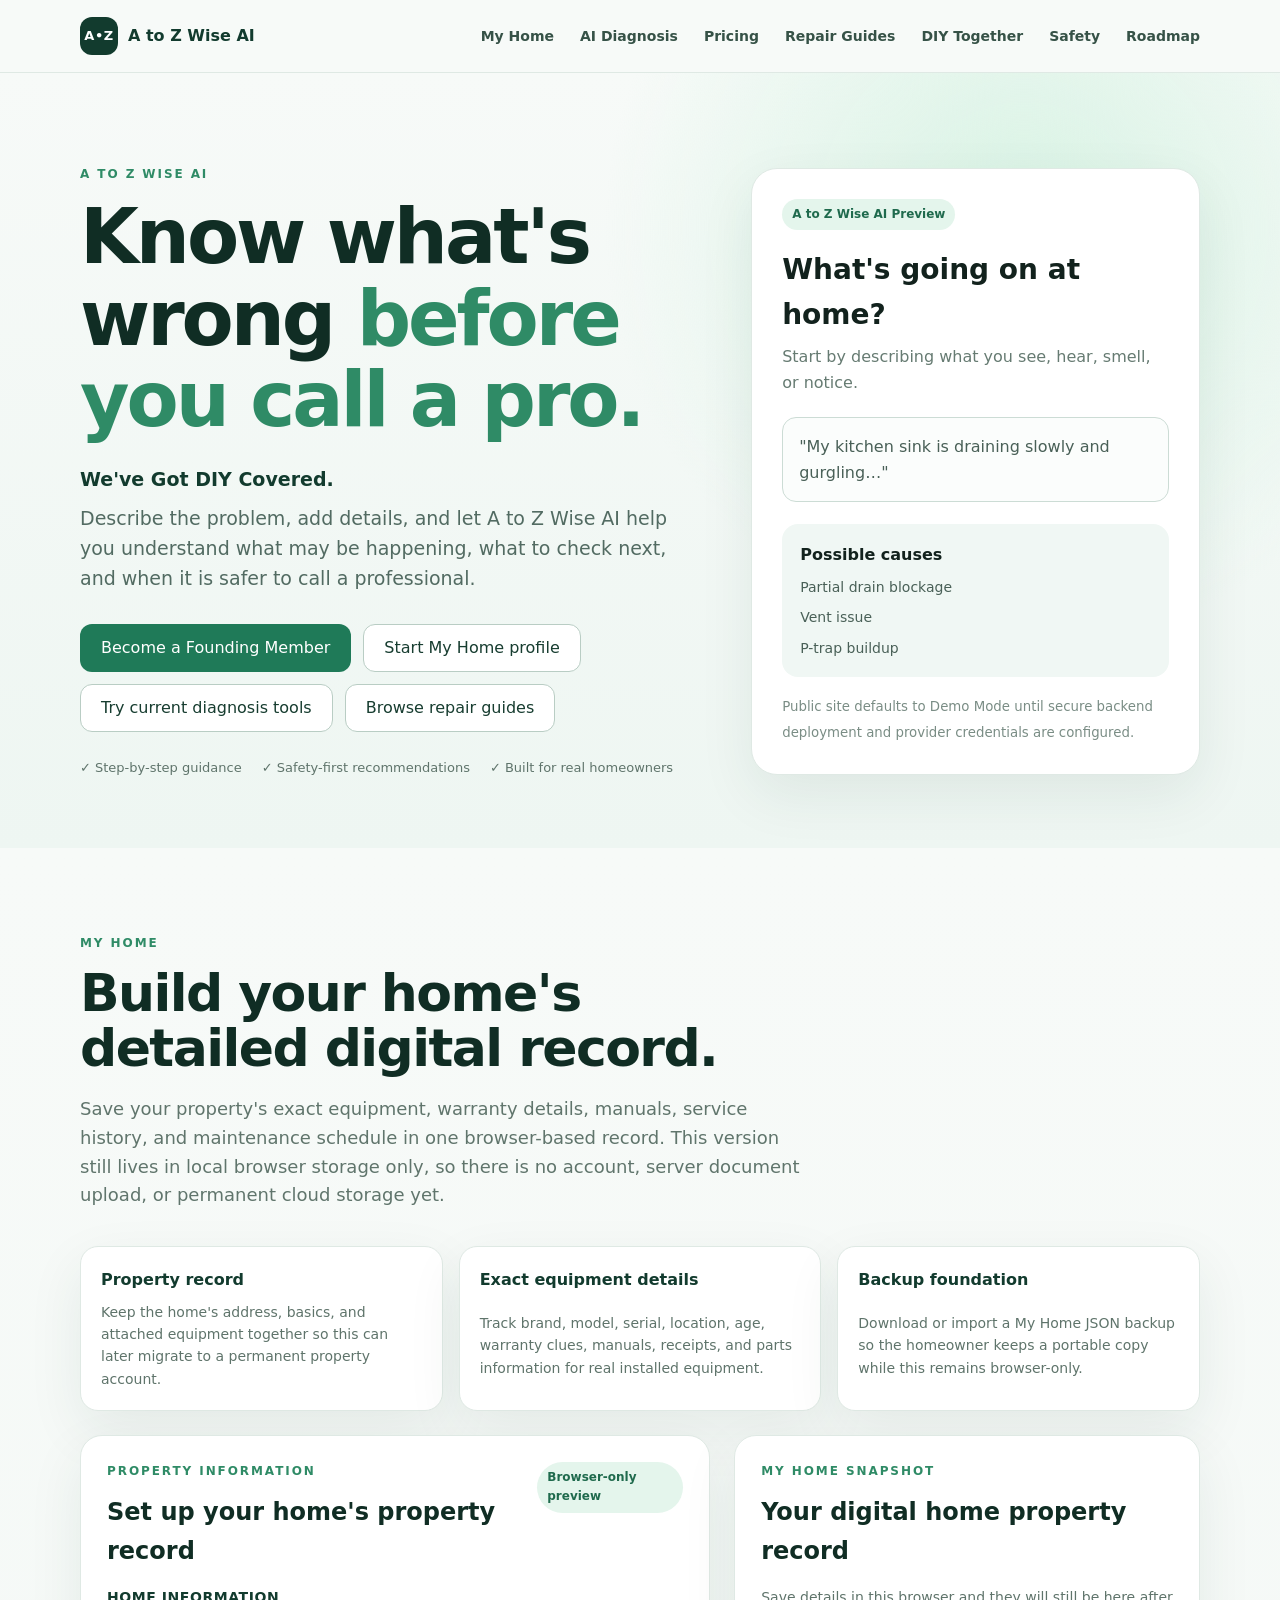
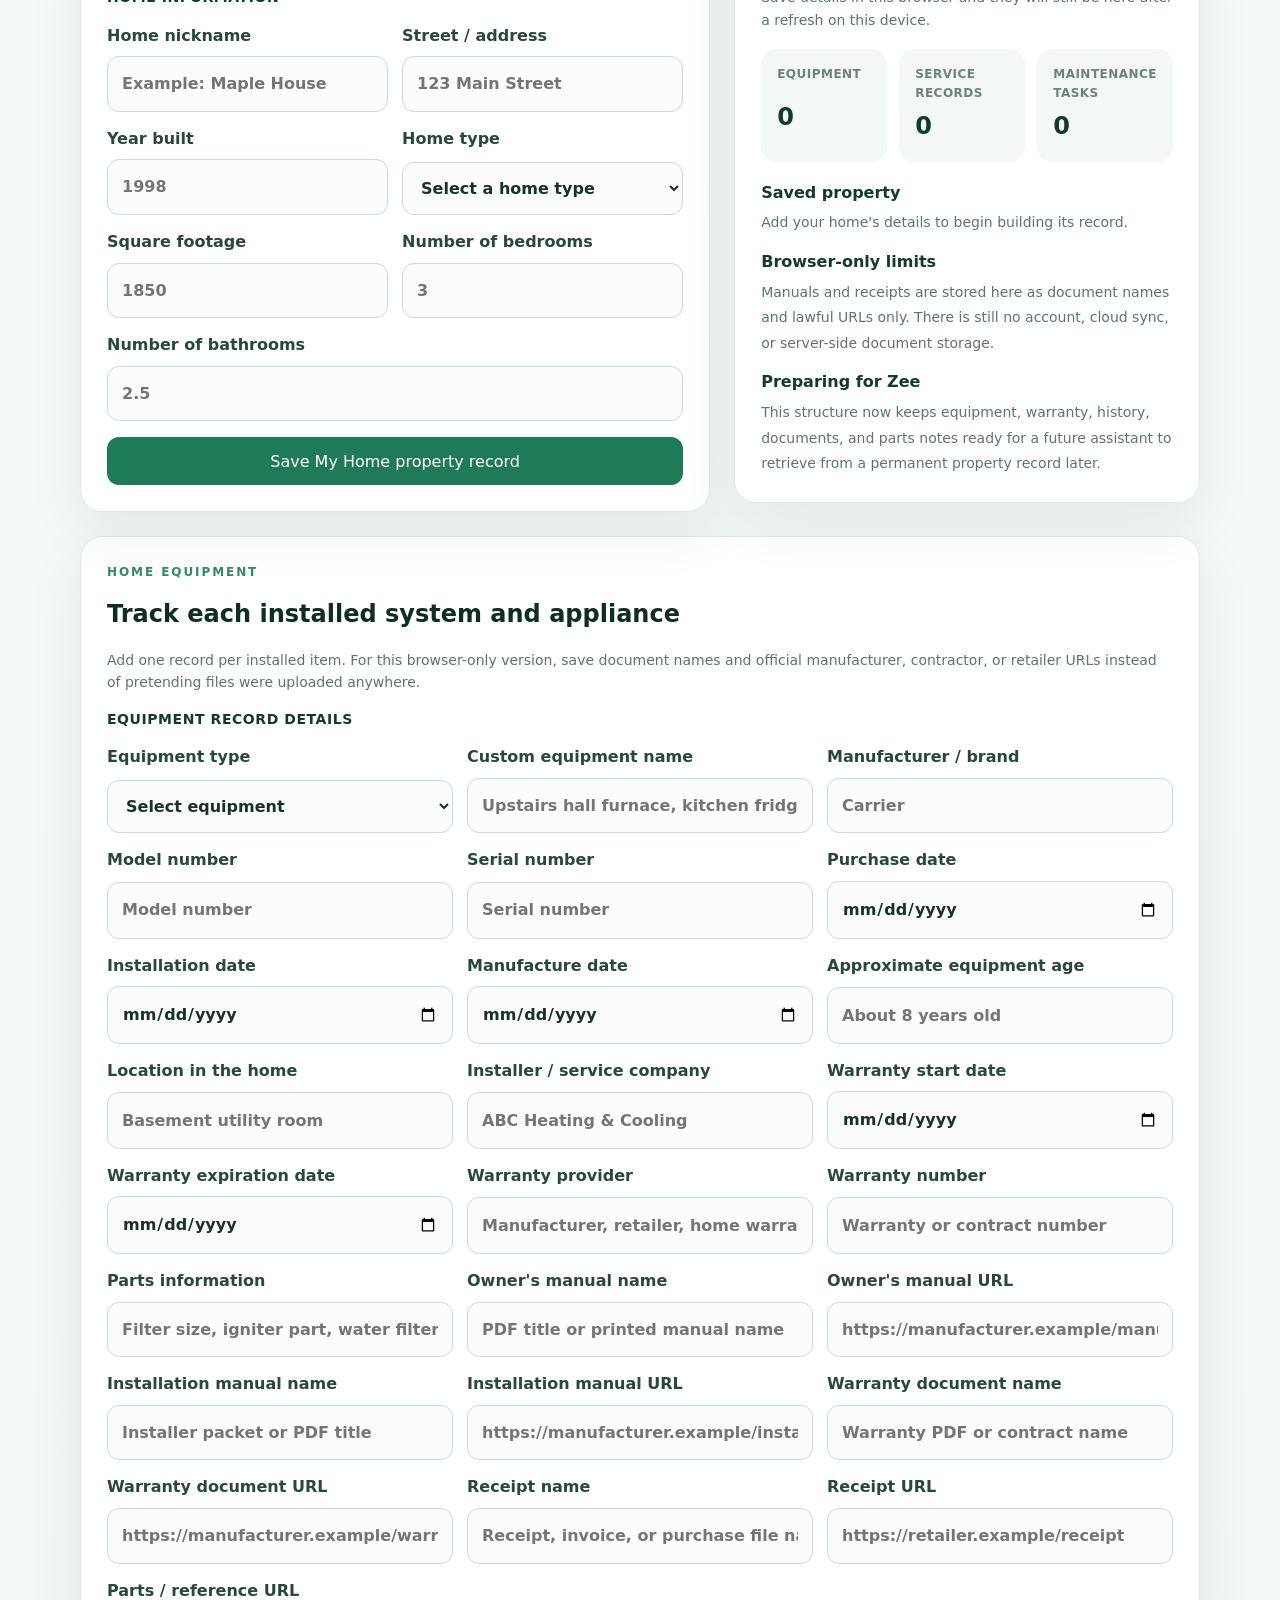
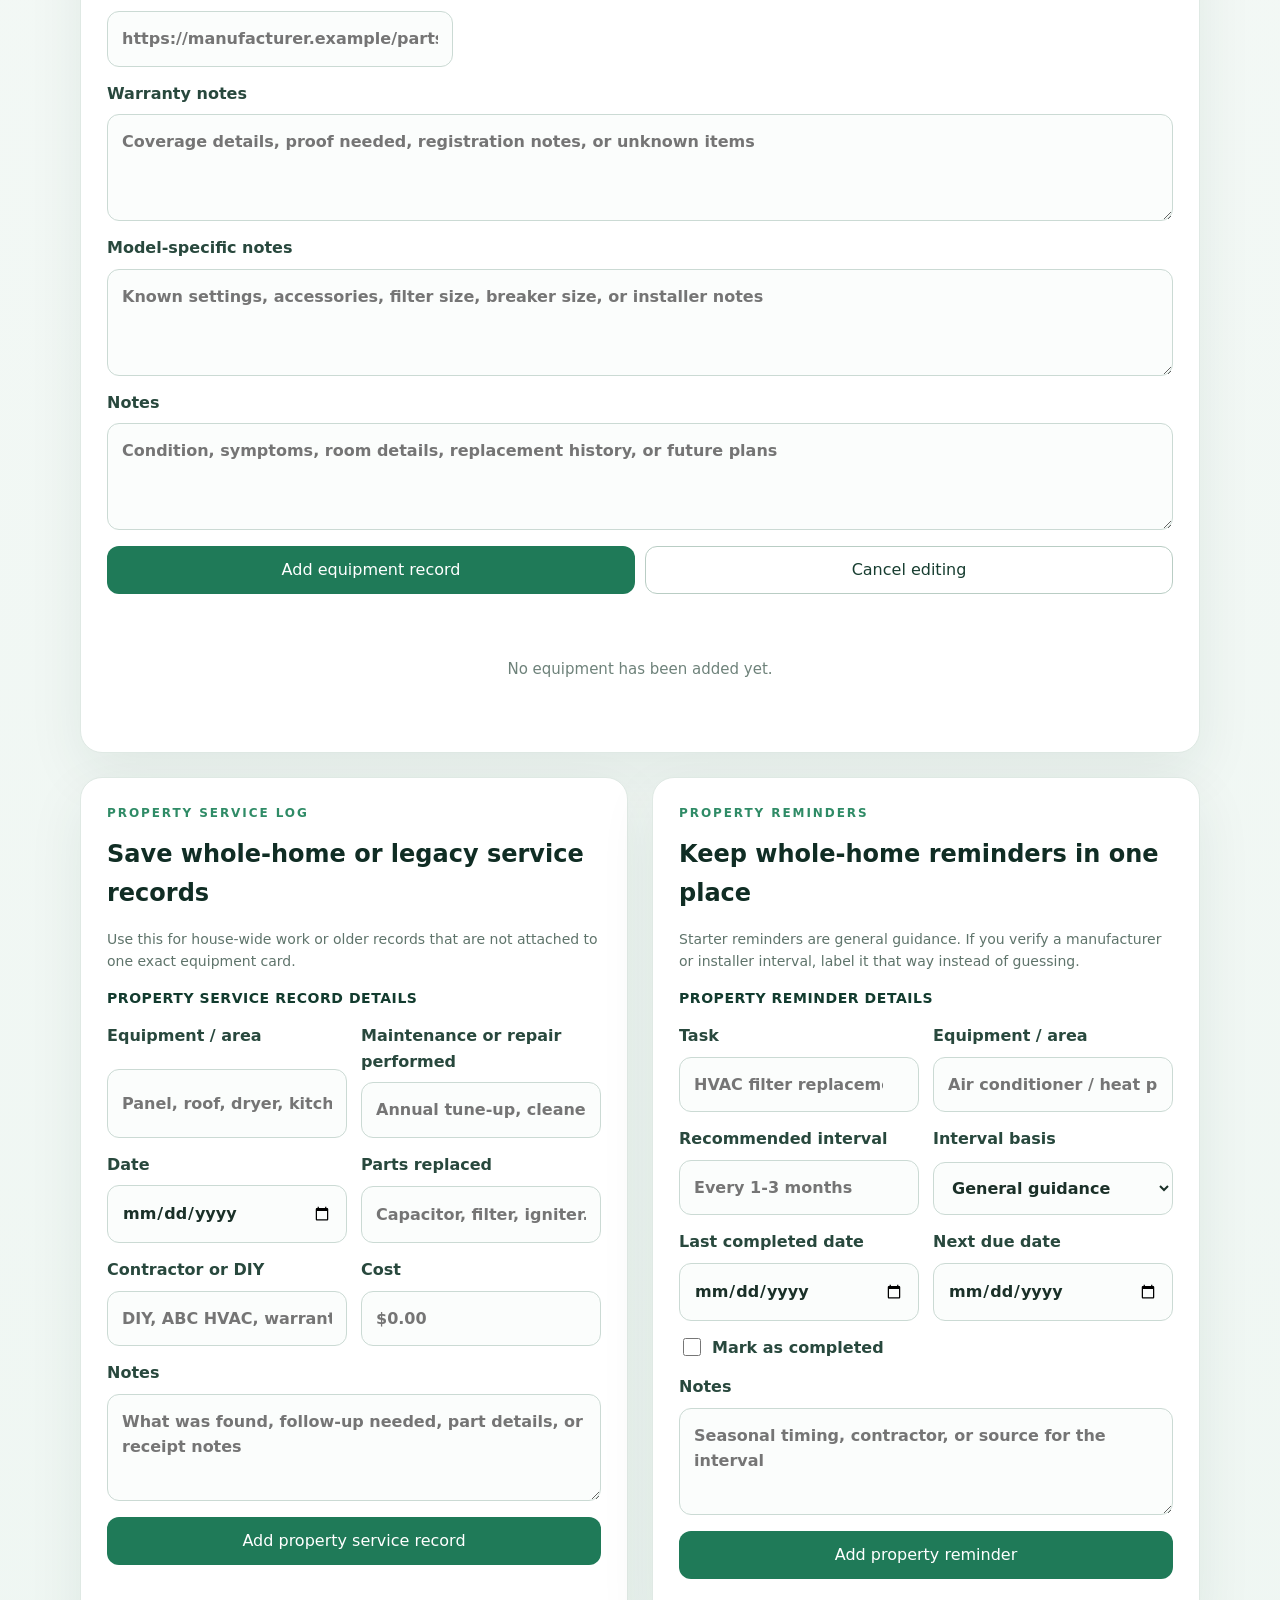
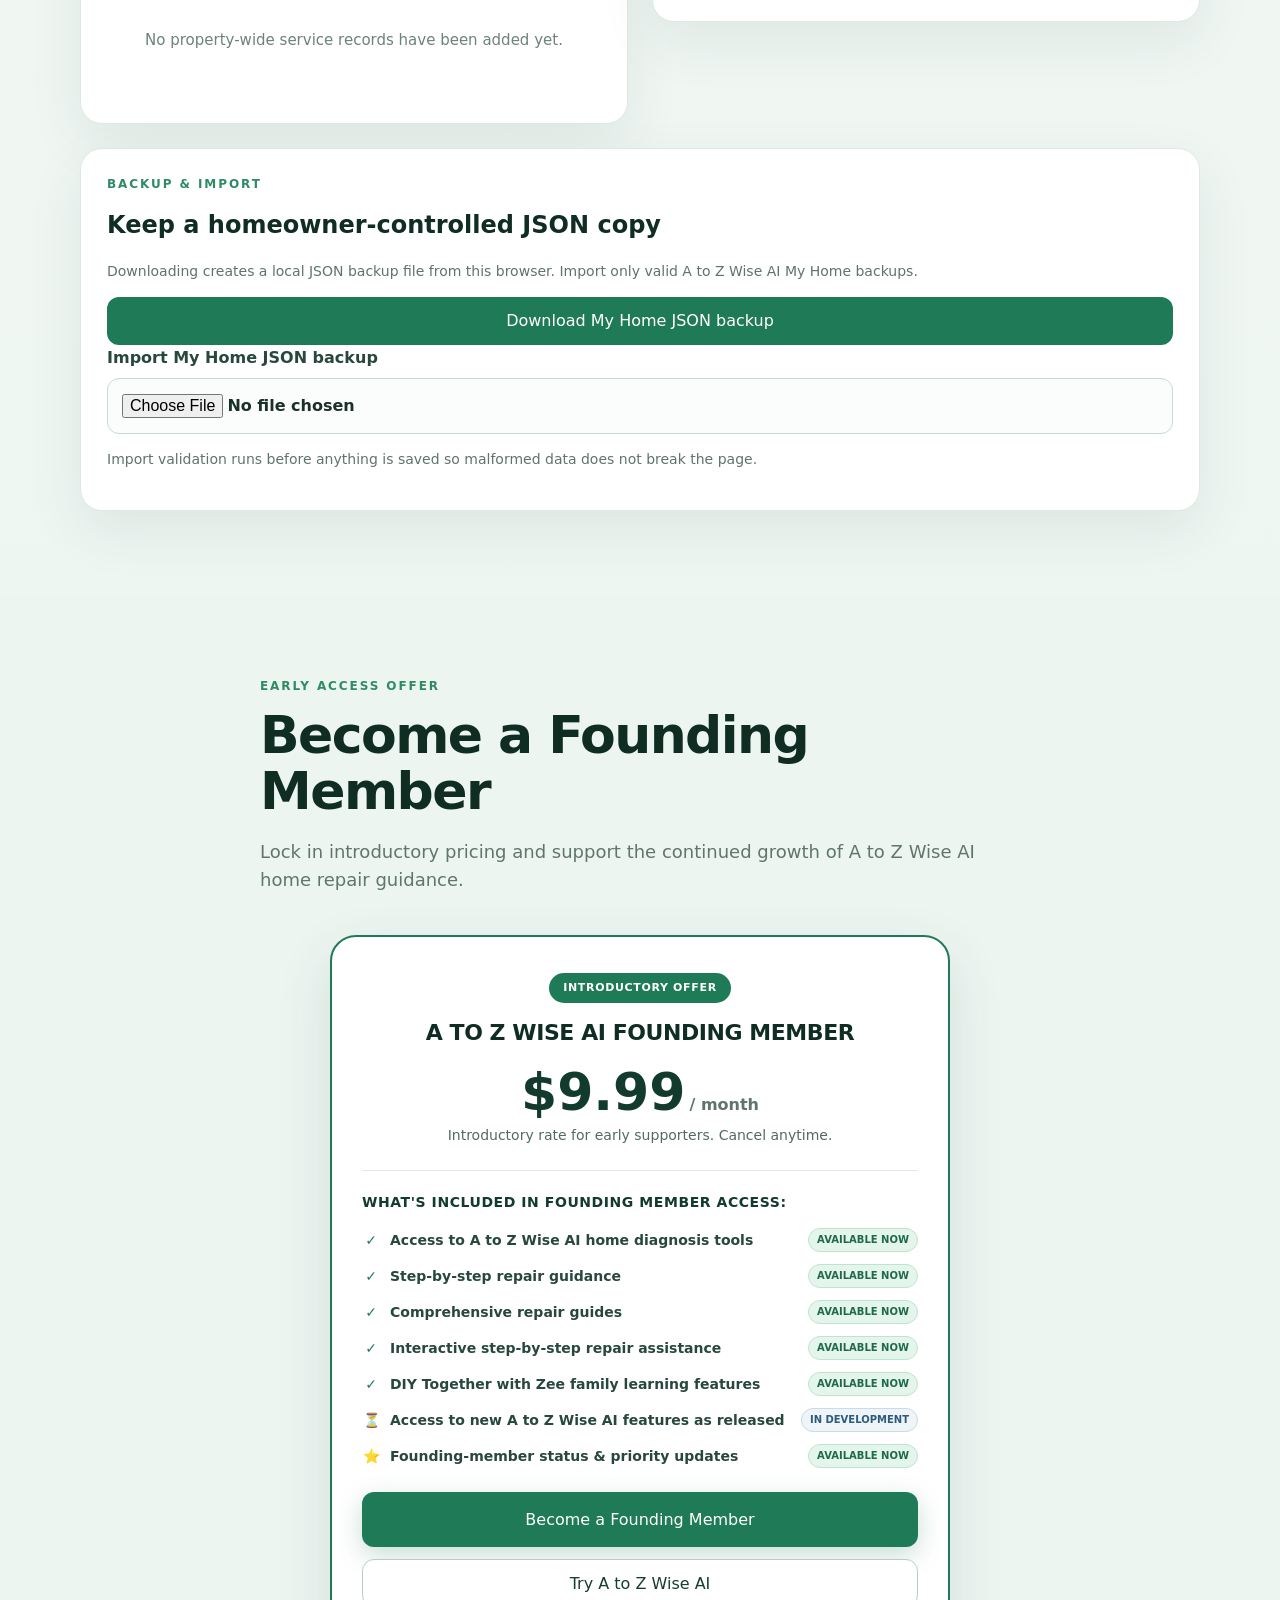
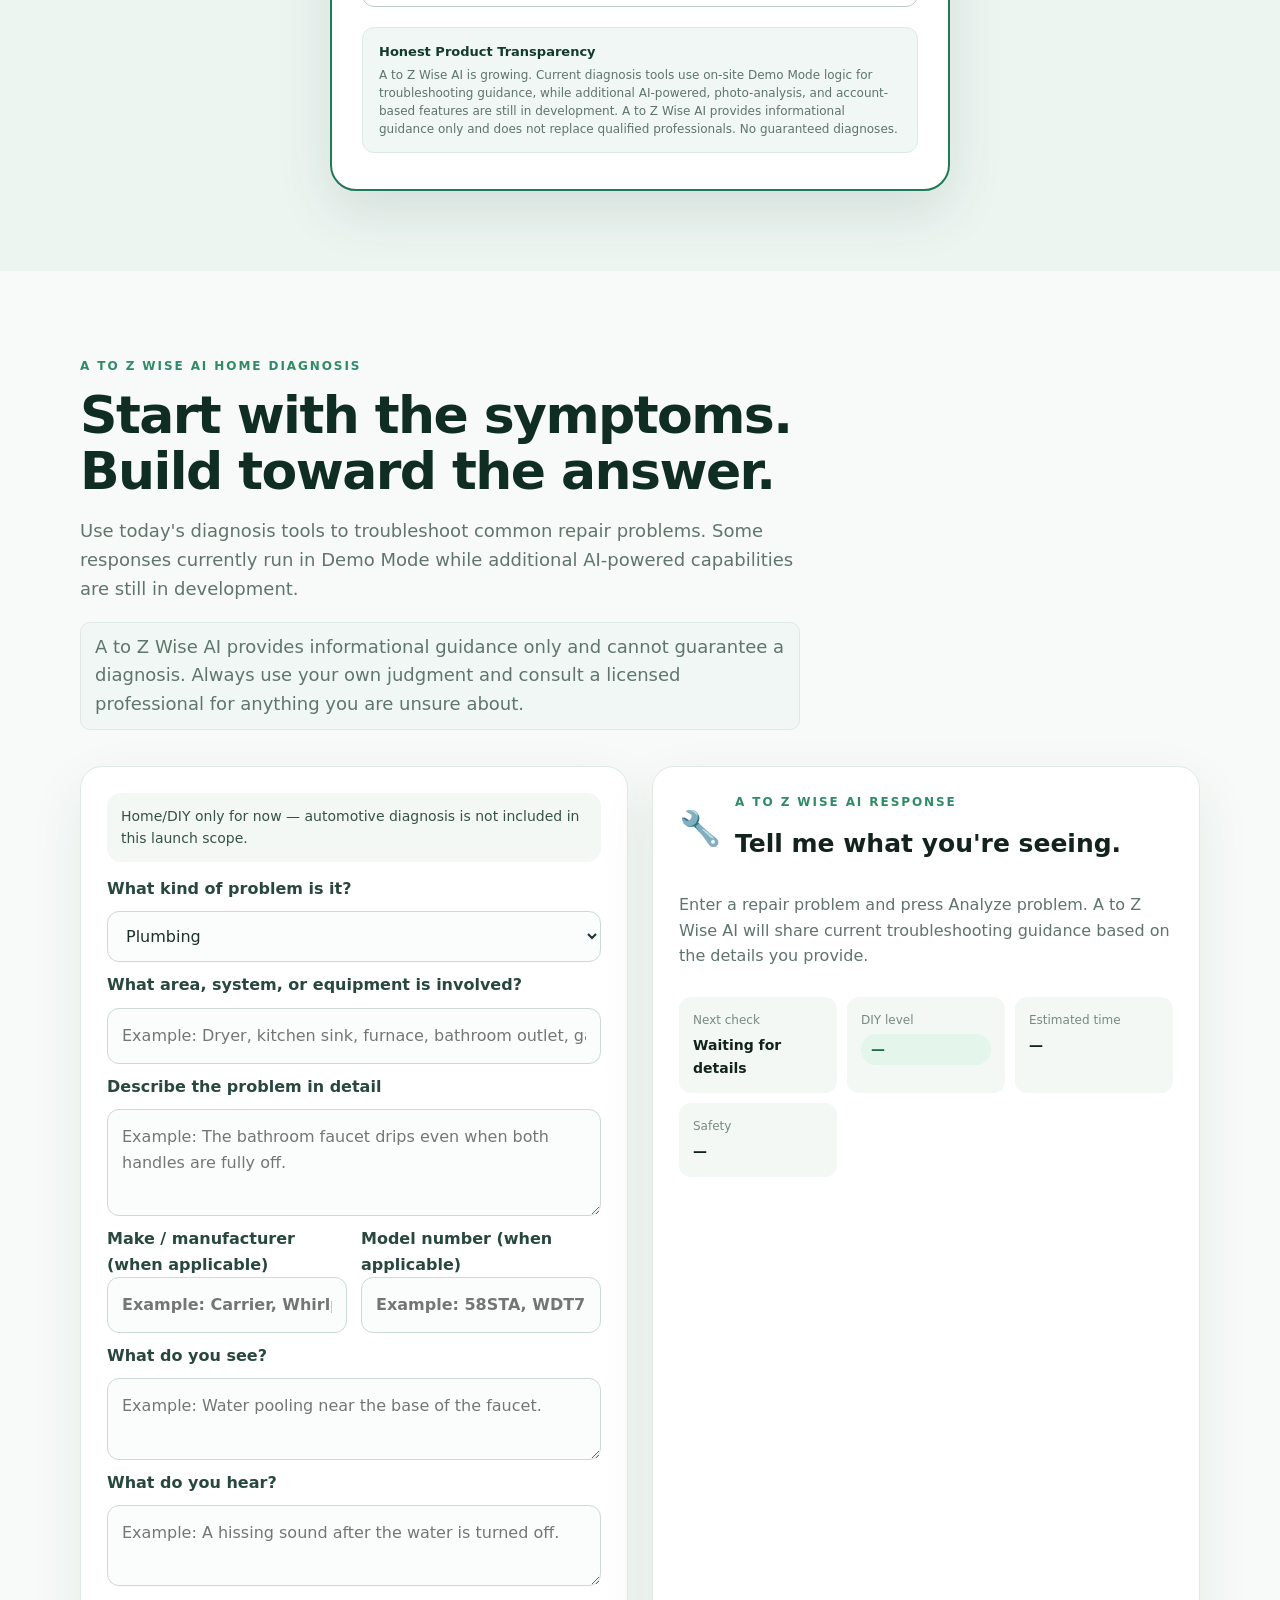
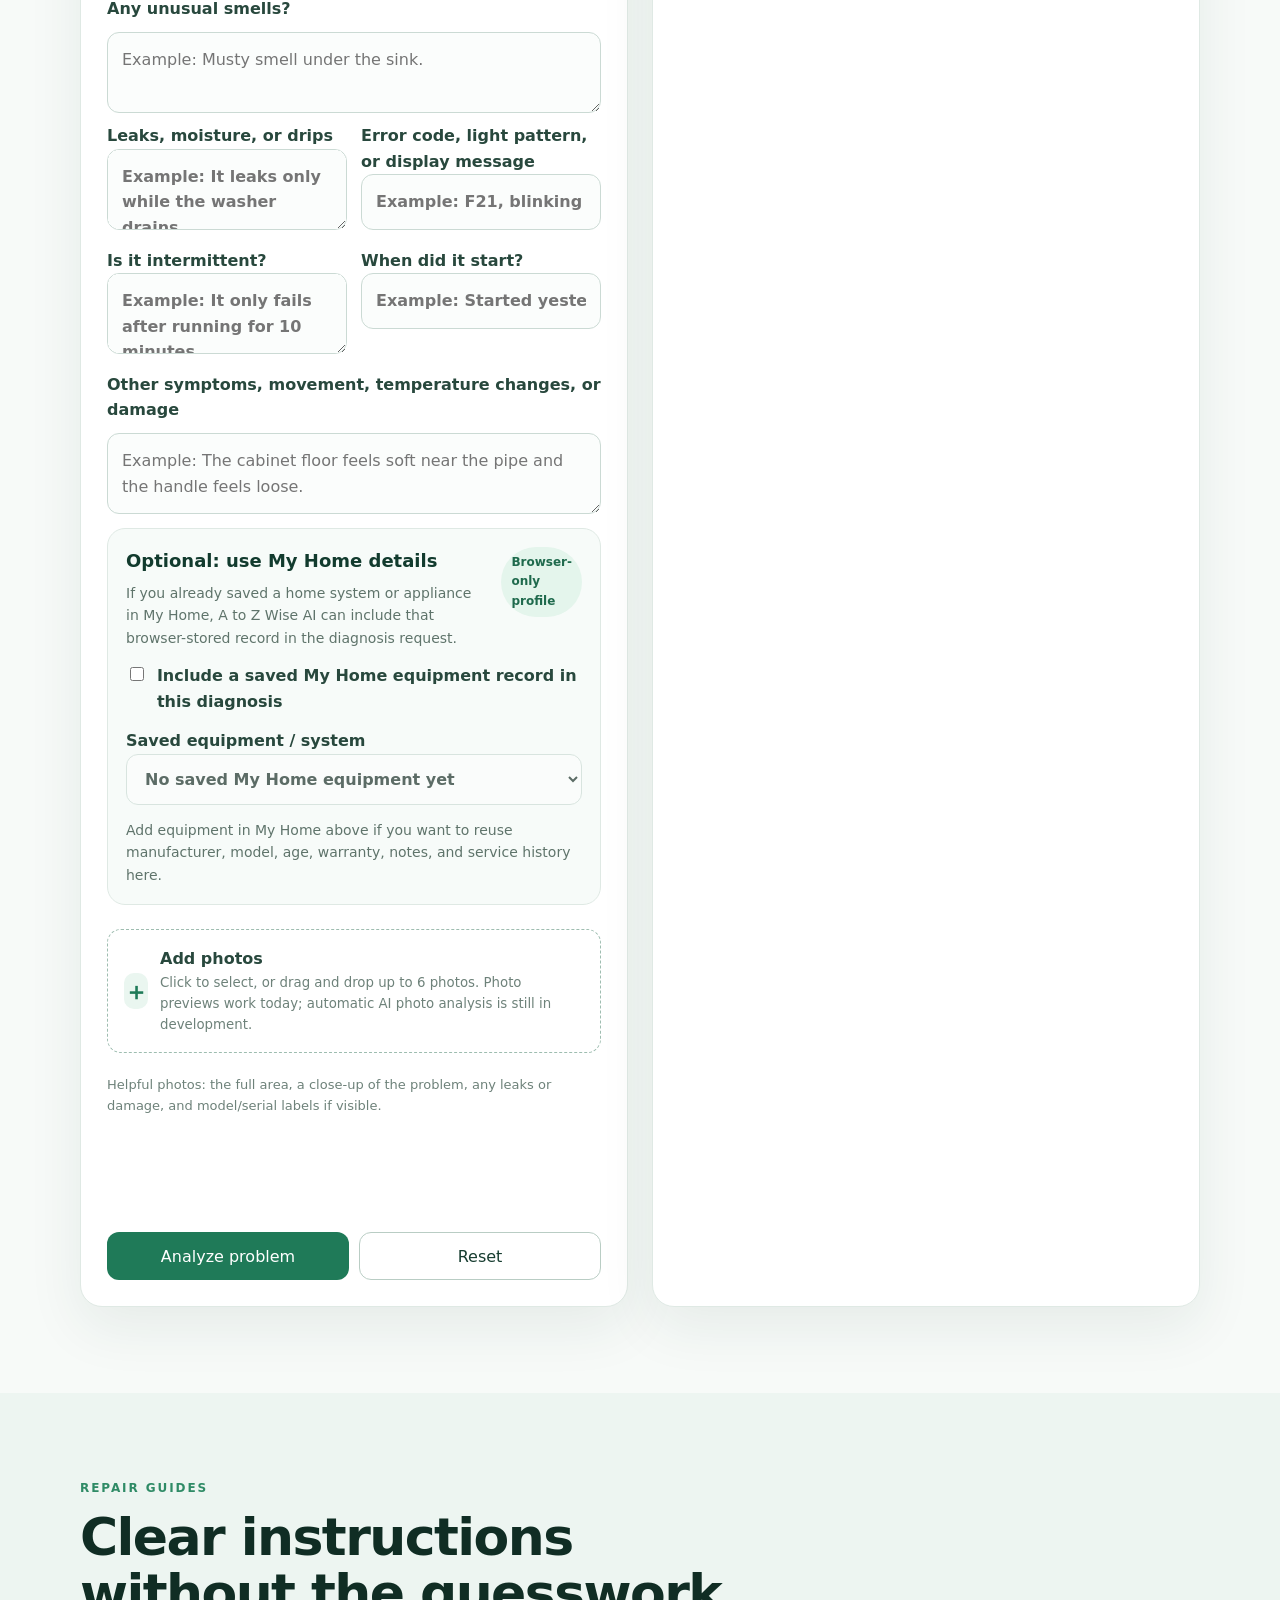
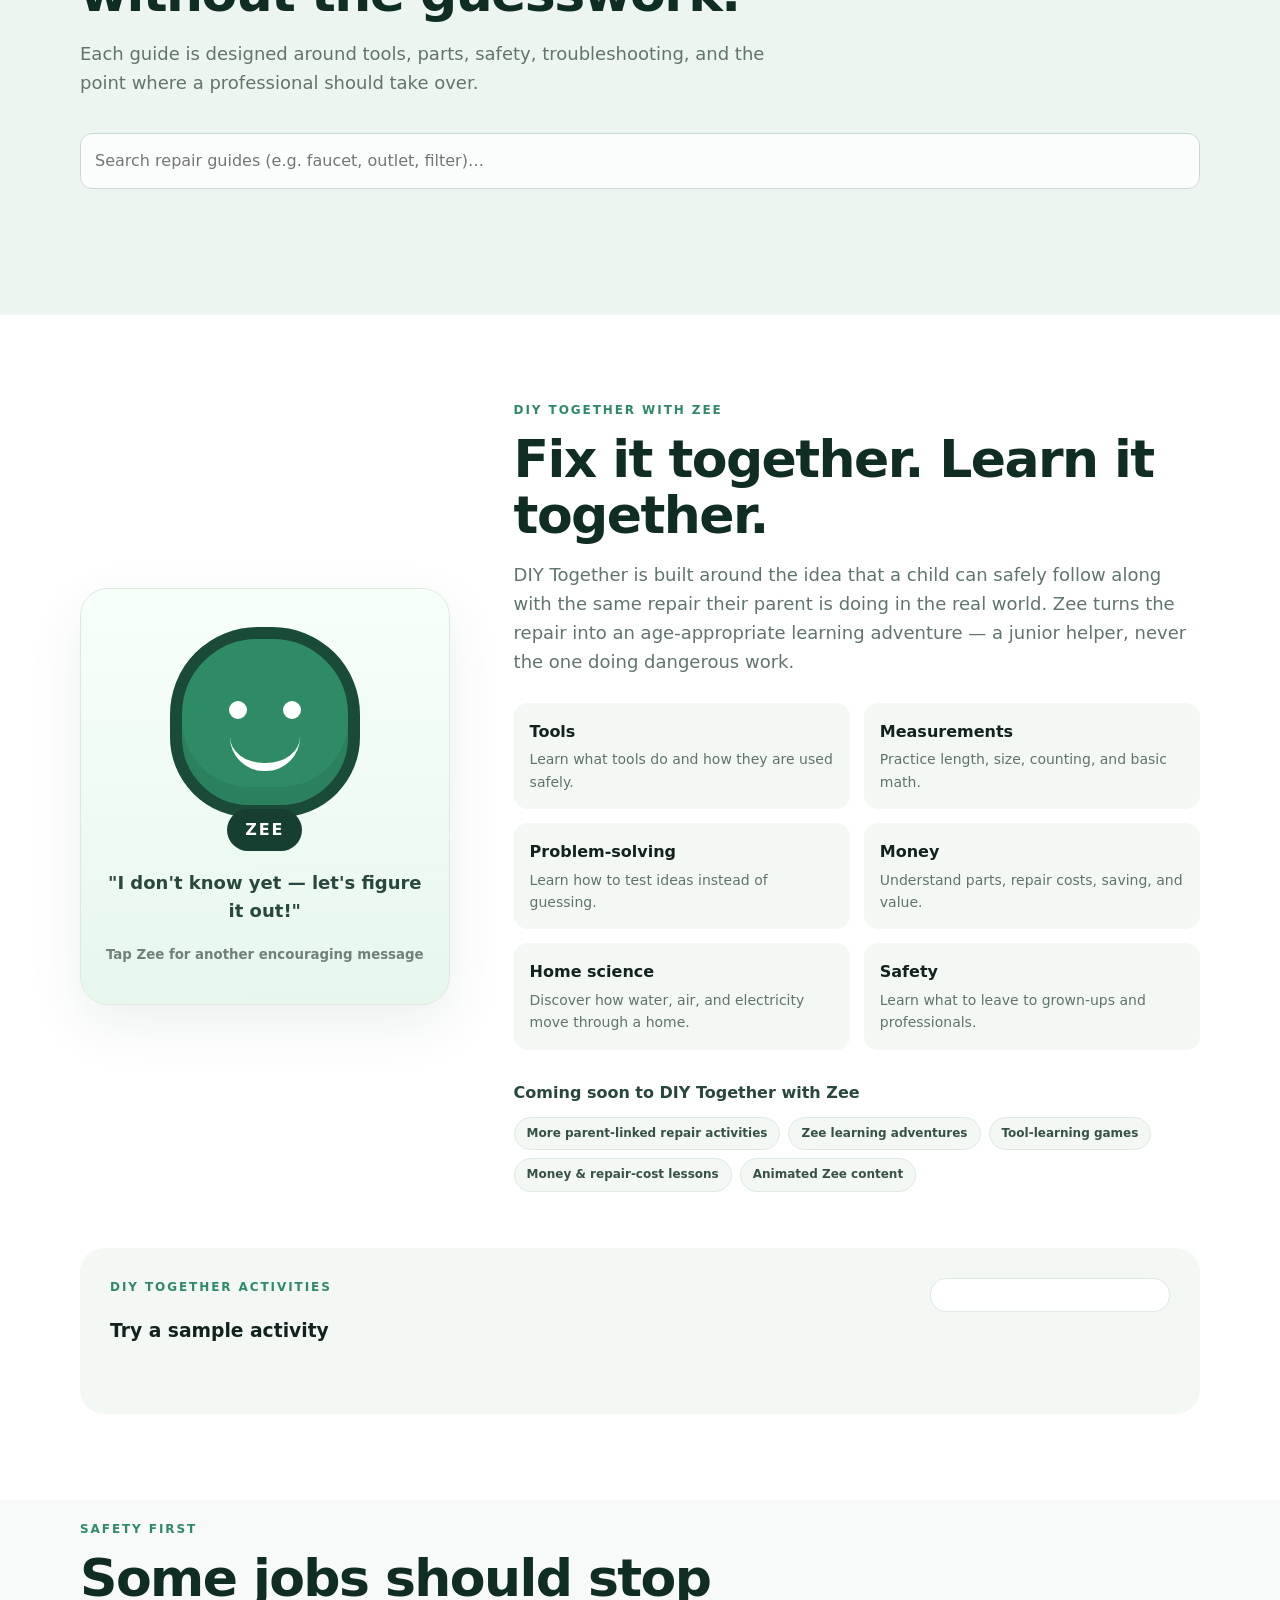
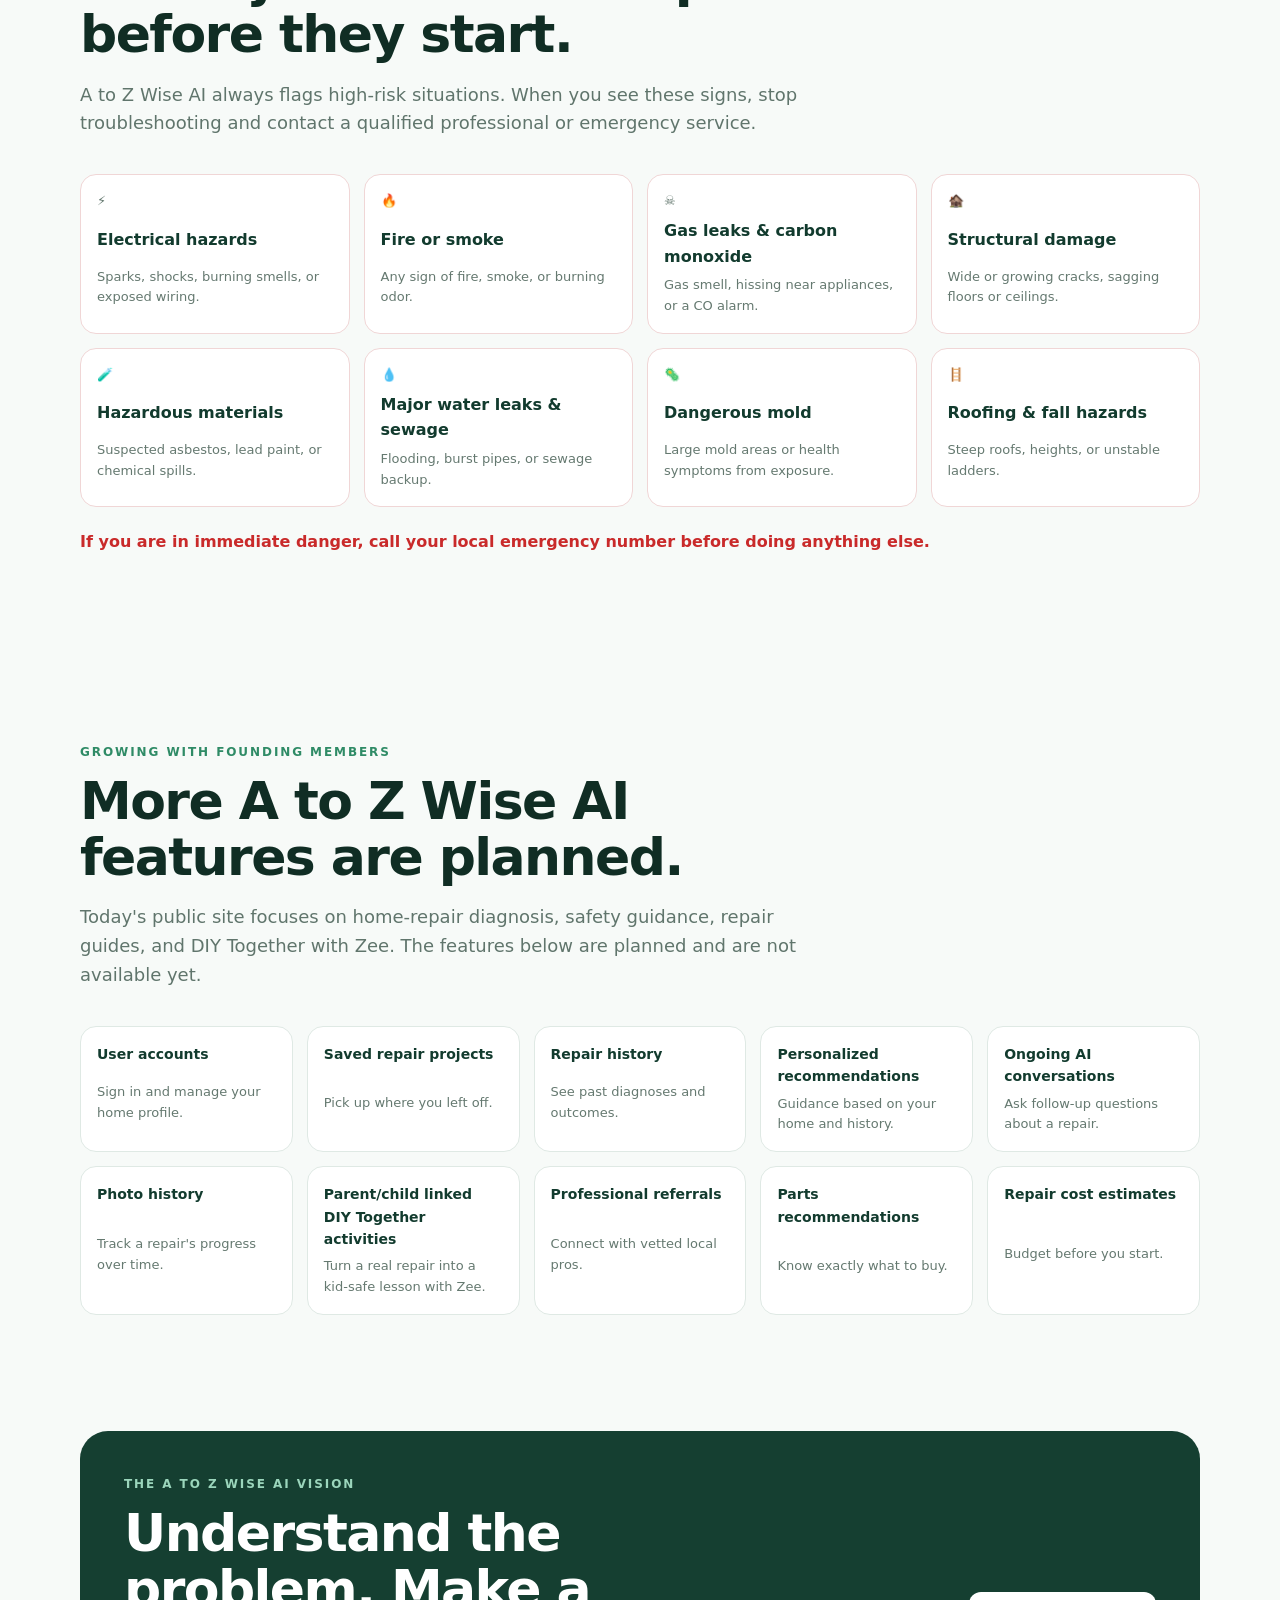
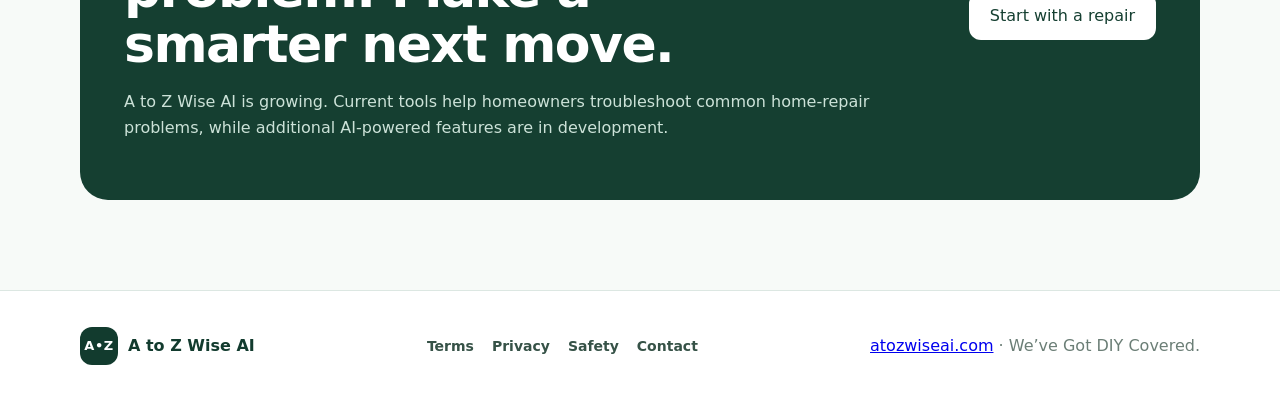
==== index.html @ 24cca58d "Implement My Home layout and schema updates Co-authored-by: AC7596 <315341438+AC7596@users.noreply.g" ====
<!doctype html>
<html lang="en">
<head>
  <meta charset="utf-8" />
  <meta name="viewport" content="width=device-width, initial-scale=1" />
  <meta name="robots" content="index,follow" />
  <meta name="description" content="A to Z Wise AI — We've Got DIY Covered. An AI-assisted home repair and DIY platform for homeowners to troubleshoot repair problems, understand what may be wrong, follow step-by-step guidance, learn home maintenance and safety, and help parents and children build practical DIY skills together." />
  <title>A to Z Wise AI | AI-Assisted Home Repair, Troubleshooting &amp; DIY Guidance</title>
  <link rel="canonical" href="https://atozwiseai.com/" />
  <meta property="og:type" content="website" />
  <meta property="og:site_name" content="A to Z Wise AI" />
  <meta property="og:title" content="A to Z Wise AI | AI-Assisted Home Repair, Troubleshooting &amp; DIY Guidance" />
  <meta property="og:description" content="We've Got DIY Covered. A to Z Wise AI helps homeowners troubleshoot repairs, follow step-by-step DIY guidance, learn home maintenance and safety, and build practical skills together as a family." />
  <meta property="og:url" content="https://atozwiseai.com/" />
  <meta name="twitter:card" content="summary_large_image" />
  <!--
    Backend configuration (no secrets here — see BACKEND.md).
    Leave content empty to run in Demo Mode. Once a secure backend is
    deployed, set content to its HTTPS base URL (e.g. a serverless
    function endpoint) and the site will start sending real requests
    instead of using the local demo diagnosis engine.
  -->
  <meta name="atozwiseai-backend-url" content="" />
  <!-- Legacy compatibility key; safe to keep empty. -->
  <meta name="fixwise-backend-url" content="" />
  <!--
    Hosted checkout configuration (no secret keys — static hosting safe).
    A to Z Wise AI Founding Member Monthly ($9.99/mo) hosted PayPal subscription checkout.
  -->
  <meta name="fixwise-checkout-url" content="https://www.paypal.com/webapps/billing/plans/subscribe?plan_id=P-3UR170892E856923CNKQ2DVI" />
  <script type="application/ld+json">
    {
      "@context": "https://schema.org",
      "@type": "WebSite",
      "name": "A to Z Wise AI",
      "url": "https://atozwiseai.com/",
      "description": "A to Z Wise AI is an AI-assisted home repair and DIY platform that helps homeowners troubleshoot repair problems, learn maintenance and safety, and build practical DIY skills together as a family.",
      "slogan": "We've Got DIY Covered."
    }
  </script>
  <link rel="stylesheet" href="styles.css" />
</head>
<body>
  <header class="site-header">
    <div class="container nav">
      <a class="brand" href="#top" aria-label="A to Z Wise AI home">
        <span class="brand-mark">A•Z</span>
        <span>A to Z Wise AI</span>
      </a>
      <button class="menu-btn" id="menuBtn" aria-label="Open menu" aria-expanded="false">☰</button>
      <nav id="navLinks" class="nav-links">
        <a href="#my-home">My Home</a>
        <a href="#diagnosis">AI Diagnosis</a>
        <a href="#pricing">Pricing</a>
        <a href="#guides">Repair Guides</a>
        <a href="#kids">DIY Together</a>
        <a href="#safety">Safety</a>
        <a href="#roadmap">Roadmap</a>
      </nav>
    </div>
  </header>

  <main id="top">
    <section class="hero">
      <div class="container hero-grid">
        <div>
          <div class="eyebrow">A to Z Wise AI</div>
          <h1>Know what's wrong <span>before you call a pro.</span></h1>
          <p class="hero-copy">
            <strong class="hero-slogan">We've Got DIY Covered.</strong> Describe the problem, add details, and let A to Z Wise AI help you understand
            what may be happening, what to check next, and when it is safer to call a professional.
          </p>
          <div class="hero-actions">
            <a class="btn primary hero-early-access-btn" href="#pricing" data-action="checkout">Become a Founding Member</a>
            <a class="btn secondary" href="#my-home">Start My Home profile</a>
            <a class="btn secondary" href="#diagnosis">Try current diagnosis tools</a>
            <a class="btn secondary" href="#guides">Browse repair guides</a>
          </div>
          <div class="trust-row">
            <span>✓ Step-by-step guidance</span>
            <span>✓ Safety-first recommendations</span>
            <span>✓ Built for real homeowners</span>
          </div>
        </div>

        <div class="hero-card">
          <div class="status-pill">A to Z Wise AI Preview</div>
          <h2>What's going on at home?</h2>
          <p>Start by describing what you see, hear, smell, or notice.</p>
          <div class="fake-input">"My kitchen sink is draining slowly and gurgling…"</div>
          <div class="mini-result">
            <strong>Possible causes</strong>
            <span>Partial drain blockage</span>
            <span>Vent issue</span>
            <span>P-trap buildup</span>
          </div>
          <small>Public site defaults to Demo Mode until secure backend deployment and provider credentials are configured.</small>
        </div>
      </div>
    </section>

    <section class="section my-home-section" id="my-home">
      <div class="container">
        <div class="section-heading">
          <div class="eyebrow">My Home</div>
          <h2>Build your home's detailed digital record.</h2>
          <p>
            Save your property's exact equipment, warranty details, manuals, service history, and maintenance schedule in one browser-based record.
            This version still lives in local browser storage only, so there is no account, server document upload, or permanent cloud storage yet.
          </p>
        </div>

        <div class="my-home-intro">
          <div class="my-home-intro-card">
            <strong>Property record</strong>
            <span>Keep the home's address, basics, and attached equipment together so this can later migrate to a permanent property account.</span>
          </div>
          <div class="my-home-intro-card">
            <strong>Exact equipment details</strong>
            <span>Track brand, model, serial, location, age, warranty clues, manuals, receipts, and parts information for real installed equipment.</span>
          </div>
          <div class="my-home-intro-card">
            <strong>Backup foundation</strong>
            <span>Download or import a My Home JSON backup so the homeowner keeps a portable copy while this remains browser-only.</span>
          </div>
        </div>

        <div class="my-home-layout">
          <section class="my-home-card">
            <div class="my-home-card-header">
              <div>
                <div class="eyebrow">Property information</div>
                <h3>Set up your home's property record</h3>
              </div>
              <span class="status-pill">Browser-only preview</span>
            </div>

            <form id="myHomeInfoForm" class="my-home-form">
              <fieldset class="my-home-fieldset">
                <legend>Home information</legend>
                <div class="my-home-form-grid">
                  <label for="myHomeNickname">
                    Home nickname
                    <input id="myHomeNickname" name="nickname" type="text" placeholder="Example: Maple House" />
                  </label>
                  <label for="myHomeAddress">
                    Street / address
                    <input id="myHomeAddress" name="address" type="text" placeholder="123 Main Street" />
                  </label>
                  <label for="myHomeYearBuilt">
                    Year built
                    <input id="myHomeYearBuilt" name="yearBuilt" type="number" min="0" inputmode="numeric" placeholder="1998" />
                  </label>
                  <label for="myHomeType">
                    Home type
                    <select id="myHomeType" name="homeType">
                      <option value="">Select a home type</option>
                      <option value="Single-family house">Single-family house</option>
                      <option value="Townhouse">Townhouse</option>
                      <option value="Condo">Condo</option>
                      <option value="Duplex">Duplex</option>
                      <option value="Mobile / manufactured home">Mobile / manufactured home</option>
                      <option value="Other">Other</option>
                    </select>
                  </label>
                  <label for="myHomeSquareFootage">
                    Square footage
                    <input id="myHomeSquareFootage" name="squareFootage" type="number" min="0" inputmode="numeric" placeholder="1850" />
                  </label>
                  <label for="myHomeBedrooms">
                    Number of bedrooms
                    <input id="myHomeBedrooms" name="bedrooms" type="number" min="0" step="1" inputmode="numeric" placeholder="3" />
                  </label>
                  <label for="myHomeBathrooms" class="my-home-full">
                    Number of bathrooms
                    <input id="myHomeBathrooms" name="bathrooms" type="number" min="0" step="0.5" inputmode="decimal" placeholder="2.5" />
                  </label>
                </div>
              </fieldset>
              <div class="my-home-card-actions">
                <button type="submit" class="btn primary">Save My Home property record</button>
              </div>
            </form>
          </section>

          <aside class="my-home-card my-home-summary-card">
            <div class="my-home-card-header">
              <div>
                <div class="eyebrow">My Home snapshot</div>
                <h3 id="myHomeSummaryTitle">Your digital home property record</h3>
              </div>
            </div>
            <p id="myHomeSaveMessage" class="my-home-browser-note" role="status" aria-live="polite">
              Save details in this browser and they will still be here after a refresh on this device.
            </p>
            <div class="my-home-stats">
              <div class="my-home-stat"><span>Equipment</span><strong id="myHomeEquipmentCount">0</strong></div>
              <div class="my-home-stat"><span>Service records</span><strong id="myHomeMaintenanceCount">0</strong></div>
              <div class="my-home-stat"><span>Maintenance tasks</span><strong id="myHomeReminderCount">0</strong></div>
            </div>
            <div class="my-home-summary-list">
              <div>
                <strong>Saved property</strong>
                <span id="myHomeSummaryAddress">Add your home's details to begin building its record.</span>
              </div>
              <div>
                <strong>Browser-only limits</strong>
                <span>Manuals and receipts are stored here as document names and lawful URLs only. There is still no account, cloud sync, or server-side document storage.</span>
              </div>
              <div>
                <strong>Preparing for Zee</strong>
                <span>This structure now keeps equipment, warranty, history, documents, and parts notes ready for a future assistant to retrieve from a permanent property record later.</span>
              </div>
            </div>
          </aside>
        </div>

        <section class="my-home-card my-home-card-wide">
          <div class="my-home-card-header">
            <div>
              <div class="eyebrow">Home equipment</div>
              <h3>Track each installed system and appliance</h3>
            </div>
          </div>
          <p class="my-home-browser-note">
            Add one record per installed item. For this browser-only version, save document names and official manufacturer, contractor, or retailer URLs instead of pretending files were uploaded anywhere.
          </p>
          <form id="myHomeEquipmentForm" class="my-home-form">
            <input id="myHomeEquipmentEditingId" name="editingId" type="hidden" />
            <fieldset class="my-home-fieldset">
              <legend>Equipment record details</legend>
              <div class="my-home-form-grid my-home-form-grid-wide">
                <label for="myHomeEquipmentType">
                  Equipment type
                  <select id="myHomeEquipmentType" name="type" required>
                    <option value="">Select equipment</option>
                    <option value="Furnace">Furnace</option>
                    <option value="Air conditioner / heat pump">Air conditioner / heat pump</option>
                    <option value="Water heater">Water heater</option>
                    <option value="Refrigerator">Refrigerator</option>
                    <option value="Dishwasher">Dishwasher</option>
                    <option value="Washer">Washer</option>
                    <option value="Dryer">Dryer</option>
                    <option value="Range / oven">Range / oven</option>
                    <option value="Microwave">Microwave</option>
                    <option value="Garbage disposal">Garbage disposal</option>
                    <option value="Electrical panel">Electrical panel</option>
                    <option value="Sump pump">Sump pump</option>
                    <option value="Garage door opener">Garage door opener</option>
                    <option value="Other home equipment">Other home equipment</option>
                  </select>
                </label>
                <label for="myHomeEquipmentCustomName">
                  Custom equipment name
                  <input id="myHomeEquipmentCustomName" name="customName" type="text" placeholder="Upstairs hall furnace, kitchen fridge, guest bath fan..." />
                </label>
                <label for="myHomeEquipmentManufacturer">
                  Manufacturer / brand
                  <input id="myHomeEquipmentManufacturer" name="manufacturer" type="text" placeholder="Carrier" />
                </label>
                <label for="myHomeEquipmentModel">
                  Model number
                  <input id="myHomeEquipmentModel" name="modelNumber" type="text" placeholder="Model number" />
                </label>
                <label for="myHomeEquipmentSerial">
                  Serial number
                  <input id="myHomeEquipmentSerial" name="serialNumber" type="text" placeholder="Serial number" />
                </label>
                <label for="myHomeEquipmentPurchaseDate">
                  Purchase date
                  <input id="myHomeEquipmentPurchaseDate" name="purchaseDate" type="date" />
                </label>
                <label for="myHomeEquipmentInstallDate">
                  Installation date
                  <input id="myHomeEquipmentInstallDate" name="installationDate" type="date" />
                </label>
                <label for="myHomeEquipmentManufactureDate">
                  Manufacture date
                  <input id="myHomeEquipmentManufactureDate" name="manufactureDate" type="date" />
                </label>
                <label for="myHomeEquipmentApproximateAge">
                  Approximate equipment age
                  <input id="myHomeEquipmentApproximateAge" name="approximateAge" type="text" placeholder="About 8 years old" />
                </label>
                <label for="myHomeEquipmentLocation">
                  Location in the home
                  <input id="myHomeEquipmentLocation" name="location" type="text" placeholder="Basement utility room" />
                </label>
                <label for="myHomeEquipmentInstaller">
                  Installer / service company
                  <input id="myHomeEquipmentInstaller" name="installer" type="text" placeholder="ABC Heating & Cooling" />
                </label>
                <label for="myHomeEquipmentWarrantyStart">
                  Warranty start date
                  <input id="myHomeEquipmentWarrantyStart" name="warrantyStartDate" type="date" />
                </label>
                <label for="myHomeEquipmentWarrantyExpiration">
                  Warranty expiration date
                  <input id="myHomeEquipmentWarrantyExpiration" name="warrantyExpirationDate" type="date" />
                </label>
                <label for="myHomeEquipmentWarrantyProvider">
                  Warranty provider
                  <input id="myHomeEquipmentWarrantyProvider" name="warrantyProvider" type="text" placeholder="Manufacturer, retailer, home warranty..." />
                </label>
                <label for="myHomeEquipmentWarrantyNumber">
                  Warranty number
                  <input id="myHomeEquipmentWarrantyNumber" name="warrantyNumber" type="text" placeholder="Warranty or contract number" />
                </label>
                <label for="myHomeEquipmentPartsInfo">
                  Parts information
                  <input id="myHomeEquipmentPartsInfo" name="partsInformation" type="text" placeholder="Filter size, igniter part, water filter SKU..." />
                </label>
                <label for="myHomeEquipmentOwnerManualName">
                  Owner's manual name
                  <input id="myHomeEquipmentOwnerManualName" name="ownerManualName" type="text" placeholder="PDF title or printed manual name" />
                </label>
                <label for="myHomeEquipmentOwnerManualUrl">
                  Owner's manual URL
                  <input id="myHomeEquipmentOwnerManualUrl" name="ownerManualUrl" type="url" inputmode="url" placeholder="https://manufacturer.example/manual" />
                </label>
                <label for="myHomeEquipmentInstallManualName">
                  Installation manual name
                  <input id="myHomeEquipmentInstallManualName" name="installationManualName" type="text" placeholder="Installer packet or PDF title" />
                </label>
                <label for="myHomeEquipmentInstallManualUrl">
                  Installation manual URL
                  <input id="myHomeEquipmentInstallManualUrl" name="installationManualUrl" type="url" inputmode="url" placeholder="https://manufacturer.example/install-manual" />
                </label>
                <label for="myHomeEquipmentWarrantyDocName">
                  Warranty document name
                  <input id="myHomeEquipmentWarrantyDocName" name="warrantyDocumentName" type="text" placeholder="Warranty PDF or contract name" />
                </label>
                <label for="myHomeEquipmentWarrantyDocUrl">
                  Warranty document URL
                  <input id="myHomeEquipmentWarrantyDocUrl" name="warrantyDocumentUrl" type="url" inputmode="url" placeholder="https://manufacturer.example/warranty" />
                </label>
                <label for="myHomeEquipmentReceiptName">
                  Receipt name
                  <input id="myHomeEquipmentReceiptName" name="receiptName" type="text" placeholder="Receipt, invoice, or purchase file name" />
                </label>
                <label for="myHomeEquipmentReceiptUrl">
                  Receipt URL
                  <input id="myHomeEquipmentReceiptUrl" name="receiptUrl" type="url" inputmode="url" placeholder="https://retailer.example/receipt" />
                </label>
                <label for="myHomeEquipmentPartsReferenceUrl">
                  Parts / reference URL
                  <input id="myHomeEquipmentPartsReferenceUrl" name="partsReferenceUrl" type="url" inputmode="url" placeholder="https://manufacturer.example/parts-or-reference" />
                </label>
                <label for="myHomeEquipmentWarrantyNotes" class="my-home-full">
                  Warranty notes
                  <textarea id="myHomeEquipmentWarrantyNotes" name="warrantyNotes" rows="3" placeholder="Coverage details, proof needed, registration notes, or unknown items"></textarea>
                </label>
                <label for="myHomeEquipmentModelNotes" class="my-home-full">
                  Model-specific notes
                  <textarea id="myHomeEquipmentModelNotes" name="modelSpecificNotes" rows="3" placeholder="Known settings, accessories, filter size, breaker size, or installer notes"></textarea>
                </label>
                <label for="myHomeEquipmentNotes" class="my-home-full">
                  Notes
                  <textarea id="myHomeEquipmentNotes" name="notes" rows="3" placeholder="Condition, symptoms, room details, replacement history, or future plans"></textarea>
                </label>
              </div>
            </fieldset>
            <div class="my-home-card-actions">
              <button id="myHomeEquipmentSubmit" type="submit" class="btn primary">Add equipment record</button>
              <button id="myHomeEquipmentCancel" type="button" class="btn secondary" hidden>Cancel editing</button>
            </div>
          </form>
          <datalist id="myHomeEquipmentOptions"></datalist>
          <div id="myHomeEquipmentList" class="my-home-collection"></div>
          <p id="myHomeEquipmentEmpty" class="empty-state">No equipment has been added yet.</p>
        </section>

        <div class="my-home-grid my-home-grid-secondary">
          <section class="my-home-card">
            <div class="my-home-card-header">
              <div>
                <div class="eyebrow">Property service log</div>
                <h3>Save whole-home or legacy service records</h3>
              </div>
            </div>
            <p class="my-home-browser-note">Use this for house-wide work or older records that are not attached to one exact equipment card.</p>
            <form id="myHomeMaintenanceForm" class="my-home-form">
              <fieldset class="my-home-fieldset">
                <legend>Property service record details</legend>
                <div class="my-home-form-grid my-home-reminder-grid">
                  <label for="myHomeMaintenanceEquipment">
                    Equipment / area
                    <input id="myHomeMaintenanceEquipment" name="equipment" type="text" list="myHomeEquipmentOptions" placeholder="Panel, roof, dryer, kitchen sink..." required />
                  </label>
                  <label for="myHomeMaintenanceService">
                    Maintenance or repair performed
                    <input id="myHomeMaintenanceService" name="servicePerformed" type="text" placeholder="Annual tune-up, cleaned burner, replaced filter..." required />
                  </label>
                  <label for="myHomeMaintenanceDate">
                    Date
                    <input id="myHomeMaintenanceDate" name="date" type="date" required />
                  </label>
                  <label for="myHomeMaintenanceParts">
                    Parts replaced
                    <input id="myHomeMaintenanceParts" name="partsReplaced" type="text" placeholder="Capacitor, filter, igniter..." />
                  </label>
                  <label for="myHomeMaintenancePerformedBy">
                    Contractor or DIY
                    <input id="myHomeMaintenancePerformedBy" name="performedBy" type="text" placeholder="DIY, ABC HVAC, warranty visit..." />
                  </label>
                  <label for="myHomeMaintenanceCost">
                    Cost
                    <input id="myHomeMaintenanceCost" name="cost" type="text" inputmode="decimal" placeholder="$0.00" />
                  </label>
                  <label for="myHomeMaintenanceNotes" class="my-home-full">
                    Notes
                    <textarea id="myHomeMaintenanceNotes" name="notes" rows="3" placeholder="What was found, follow-up needed, part details, or receipt notes"></textarea>
                  </label>
                </div>
              </fieldset>
              <div class="my-home-card-actions">
                <button type="submit" class="btn primary">Add property service record</button>
              </div>
            </form>
            <div id="myHomeMaintenanceList" class="my-home-collection"></div>
            <p id="myHomeMaintenanceEmpty" class="empty-state">No property-wide service records have been added yet.</p>
          </section>

          <section class="my-home-card my-home-reminders-card">
            <div class="my-home-card-header">
              <div>
                <div class="eyebrow">Property reminders</div>
                <h3>Keep whole-home reminders in one place</h3>
              </div>
            </div>
            <p class="my-home-browser-note">Starter reminders are general guidance. If you verify a manufacturer or installer interval, label it that way instead of guessing.</p>
            <form id="myHomeReminderForm" class="my-home-form">
              <fieldset class="my-home-fieldset">
                <legend>Property reminder details</legend>
                <div class="my-home-form-grid">
                  <label for="myHomeReminderTask">
                    Task
                    <input id="myHomeReminderTask" name="task" type="text" list="myHomeReminderTemplates" placeholder="HVAC filter replacement" required />
                  </label>
                  <label for="myHomeReminderTarget">
                    Equipment / area
                    <input id="myHomeReminderTarget" name="target" type="text" list="myHomeEquipmentOptions" placeholder="Air conditioner / heat pump" />
                  </label>
                  <label for="myHomeReminderInterval">
                    Recommended interval
                    <input id="myHomeReminderInterval" name="recommendedInterval" type="text" placeholder="Every 1-3 months" />
                  </label>
                  <label for="myHomeReminderIntervalBasis">
                    Interval basis
                    <select id="myHomeReminderIntervalBasis" name="intervalBasis">
                      <option value="general">General guidance</option>
                      <option value="manufacturer">Manufacturer / installer guidance</option>
                    </select>
                  </label>
                  <label for="myHomeReminderLastCompleted">
                    Last completed date
                    <input id="myHomeReminderLastCompleted" name="lastCompletedDate" type="date" />
                  </label>
                  <label for="myHomeReminderDate">
                    Next due date
                    <input id="myHomeReminderDate" name="nextDueDate" type="date" />
                  </label>
                  <label class="my-home-checkbox" for="myHomeReminderCompleted">
                    <input id="myHomeReminderCompleted" name="completed" type="checkbox" />
                    Mark as completed
                  </label>
                  <label for="myHomeReminderNotes" class="my-home-full">
                    Notes
                    <textarea id="myHomeReminderNotes" name="notes" rows="3" placeholder="Seasonal timing, contractor, or source for the interval"></textarea>
                  </label>
                </div>
              </fieldset>
              <div class="my-home-card-actions">
                <button type="submit" class="btn primary">Add property reminder</button>
              </div>
            </form>
            <datalist id="myHomeReminderTemplates">
              <option value="HVAC filter replacement"></option>
              <option value="Furnace or heat pump inspection"></option>
              <option value="Water heater maintenance"></option>
              <option value="Dryer vent cleaning"></option>
              <option value="Smoke/CO detector checks"></option>
              <option value="Gutter cleaning"></option>
              <option value="Sump pump test"></option>
            </datalist>
            <div id="myHomeReminderList" class="my-home-collection"></div>
          </section>

          <section class="my-home-card">
            <div class="my-home-card-header">
              <div>
                <div class="eyebrow">Backup & import</div>
                <h3>Keep a homeowner-controlled JSON copy</h3>
              </div>
            </div>
            <p class="my-home-browser-note">
              Downloading creates a local JSON backup file from this browser. Import only valid A to Z Wise AI My Home backups.
            </p>
            <div class="my-home-card-actions">
              <button id="myHomeExportButton" type="button" class="btn primary">Download My Home JSON backup</button>
            </div>
            <form class="my-home-form">
              <label for="myHomeImportFile">
                Import My Home JSON backup
                <input id="myHomeImportFile" name="myHomeImportFile" type="file" accept="application/json,.json" />
              </label>
            </form>
            <p id="myHomeImportFeedback" class="my-home-browser-note" role="status" aria-live="polite">
              Import validation runs before anything is saved so malformed data does not break the page.
            </p>
          </section>
        </div>
      </div>
    </section>

    <section class="section alt pricing-section" id="pricing">
      <div class="container">
        <div class="section-heading text-center" style="max-width: 760px; margin: 0 auto 40px;">
          <div class="eyebrow">Early Access Offer</div>
          <h2>Become a Founding Member</h2>
          <p>Lock in introductory pricing and support the continued growth of A to Z Wise AI home repair guidance.</p>
        </div>

        <div class="pricing-grid">
          <div class="pricing-card">
            <div class="pricing-badge-row">
              <span class="status-pill highlight">INTRODUCTORY OFFER</span>
            </div>
            <h3>A TO Z WISE AI FOUNDING MEMBER</h3>
            <div class="pricing-price-row">
              <span class="price-val">$9.99</span>
              <span class="price-period">/ month</span>
            </div>
            <p class="pricing-subtext">Introductory rate for early supporters. Cancel anytime.</p>

            <div class="pricing-features-block">
              <h4>What's included in Founding Member access:</h4>
              <ul class="pricing-feature-list">
                <li>
                  <span class="feat-icon">✓</span>
                  <span class="feat-label">Access to A to Z Wise AI home diagnosis tools</span>
                  <span class="status-tag live">AVAILABLE NOW</span>
                </li>
                <li>
                  <span class="feat-icon">✓</span>
                  <span class="feat-label">Step-by-step repair guidance</span>
                  <span class="status-tag live">AVAILABLE NOW</span>
                </li>
                <li>
                  <span class="feat-icon">✓</span>
                  <span class="feat-label">Comprehensive repair guides</span>
                  <span class="status-tag live">AVAILABLE NOW</span>
                </li>
                <li>
                  <span class="feat-icon">✓</span>
                  <span class="feat-label">Interactive step-by-step repair assistance</span>
                  <span class="status-tag live">AVAILABLE NOW</span>
                </li>
                <li>
                  <span class="feat-icon">✓</span>
                  <span class="feat-label">DIY Together with Zee family learning features</span>
                  <span class="status-tag live">AVAILABLE NOW</span>
                </li>
                <li>
                  <span class="feat-icon">⏳</span>
                  <span class="feat-label">Access to new A to Z Wise AI features as released</span>
                  <span class="status-tag coming">IN DEVELOPMENT</span>
                </li>
                <li>
                  <span class="feat-icon">⭐</span>
                  <span class="feat-label">Founding-member status &amp; priority updates</span>
                  <span class="status-tag live">AVAILABLE NOW</span>
                </li>
              </ul>
            </div>

            <div class="pricing-actions">
              <button class="btn primary full cta-founding" id="foundingMemberBtn" data-action="checkout">Become a Founding Member</button>
              <a class="btn secondary full" href="#diagnosis">Try A to Z Wise AI</a>
            </div>

            <div class="pricing-transparency">
              <strong>Honest Product Transparency</strong>
              <p>
                A to Z Wise AI is growing. Current diagnosis tools use on-site Demo Mode logic for troubleshooting guidance, while additional AI-powered, photo-analysis, and account-based features are still in development. A to Z Wise AI provides informational guidance only and does not replace qualified professionals. No guaranteed diagnoses.
              </p>
            </div>
          </div>
        </div>
      </div>
    </section>

    <section class="section" id="diagnosis">
      <div class="container">
        <div class="section-heading">
          <div class="eyebrow">A to Z Wise AI Home Diagnosis</div>
          <h2>Start with the symptoms. Build toward the answer.</h2>
          <p>Use today's diagnosis tools to troubleshoot common repair problems. Some responses currently run in Demo Mode while additional AI-powered capabilities are still in development.</p>
          <p class="disclaimer">
            A to Z Wise AI provides informational guidance only and cannot guarantee a diagnosis.
            Always use your own judgment and consult a licensed professional for anything you are unsure about.
          </p>
        </div>

        <div class="diagnosis-layout">
          <form class="diagnosis-card" id="diagnosisForm" novalidate>
            <p class="diagnosis-home-only-note">
              Home/DIY only for now — automotive diagnosis is not included in this launch scope.
            </p>

            <label for="category">What kind of problem is it?</label>
            <select id="category">
              <option value="Plumbing">Plumbing</option>
              <option value="Electrical">Electrical</option>
              <option value="Heating & Cooling">HVAC (Heating & Cooling)</option>
              <option value="Appliance">Appliance</option>
              <option value="Structural">Structural</option>
              <option value="Home Equipment">Home Equipment</option>
              <option value="Doors & Windows">Doors & Windows</option>
              <option value="Other">Other / General Home Repair</option>
            </select>

            <label for="areaOrEquipment">What area, system, or equipment is involved?</label>
            <input id="areaOrEquipment" type="text" list="myHomeEquipmentOptions" placeholder="Example: Dryer, kitchen sink, furnace, bathroom outlet, garage door opener" />

            <label for="problem">Describe the problem in detail</label>
            <textarea id="problem" rows="3" placeholder="Example: The bathroom faucet drips even when both handles are fully off."></textarea>

            <div class="diagnosis-inline-grid">
              <label for="equipmentMake">
                Make / manufacturer (when applicable)
                <input id="equipmentMake" type="text" placeholder="Example: Carrier, Whirlpool, AO Smith" />
              </label>
              <label for="equipmentModel">
                Model number (when applicable)
                <input id="equipmentModel" type="text" placeholder="Example: 58STA, WDT730HAMZ, GCV-40" />
              </label>
            </div>

            <label for="seen">What do you see?</label>
            <textarea id="seen" rows="2" placeholder="Example: Water pooling near the base of the faucet."></textarea>

            <label for="heard">What do you hear?</label>
            <textarea id="heard" rows="2" placeholder="Example: A hissing sound after the water is turned off."></textarea>

            <label for="smell">Any unusual smells?</label>
            <textarea id="smell" rows="2" placeholder="Example: Musty smell under the sink."></textarea>

            <div class="diagnosis-inline-grid">
              <label for="leakDetails">
                Leaks, moisture, or drips
                <textarea id="leakDetails" rows="2" placeholder="Example: It leaks only while the washer drains."></textarea>
              </label>
              <label for="errorCode">
                Error code, light pattern, or display message
                <input id="errorCode" type="text" placeholder="Example: F21, blinking red light, pressure fault" />
              </label>
            </div>

            <div class="diagnosis-inline-grid">
              <label for="intermittentBehavior">
                Is it intermittent?
                <textarea id="intermittentBehavior" rows="2" placeholder="Example: It only fails after running for 10 minutes."></textarea>
              </label>
              <label for="problemStart">
                When did it start?
                <input id="problemStart" type="text" placeholder="Example: Started yesterday after a storm" />
              </label>
            </div>

            <label for="otherSymptoms">Other symptoms, movement, temperature changes, or damage</label>
            <textarea id="otherSymptoms" rows="2" placeholder="Example: The cabinet floor feels soft near the pipe and the handle feels loose."></textarea>

            <section class="diagnosis-context-card" aria-labelledby="myHomeDiagnosisContextTitle">
              <div class="diagnosis-context-top">
                <div>
                  <h3 id="myHomeDiagnosisContextTitle">Optional: use My Home details</h3>
                  <p>If you already saved a home system or appliance in My Home, A to Z Wise AI can include that browser-stored record in the diagnosis request.</p>
                </div>
                <span class="status-pill">Browser-only profile</span>
              </div>
              <label class="diagnosis-checkbox-row" for="useMyHomeContext">
                <input id="useMyHomeContext" type="checkbox" />
                <span>Include a saved My Home equipment record in this diagnosis</span>
              </label>
              <label for="myHomeEquipmentSelect">
                Saved equipment / system
                <select id="myHomeEquipmentSelect" disabled>
                  <option value="">No saved My Home equipment yet</option>
                </select>
              </label>
              <p id="myHomeContextHint" class="diagnosis-context-hint">
                Add equipment in My Home above if you want to reuse manufacturer, model, age, warranty, notes, and service history here.
              </p>
            </section>

            <label class="upload-box" for="photoUpload" id="uploadBox">
              <span class="upload-icon">＋</span>
              <span>
                <strong>Add photos</strong>
                <small>Click to select, or drag and drop up to 6 photos. Photo previews work today; automatic AI photo analysis is still in development.</small>
              </span>
            </label>
            <input id="photoUpload" type="file" accept="image/*" multiple hidden />
            <p class="upload-help">
              Helpful photos: the full area, a close-up of the problem, any leaks or damage, and model/serial labels if visible.
            </p>
            <div id="photoPreviewGrid" class="photo-preview-grid"></div>
            <div class="photo-meta-row">
              <span id="photoCountLabel" class="photo-count"></span>
              <span id="photoError" class="field-error" role="alert"></span>
            </div>

            <p id="formError" class="field-error" role="alert"></p>

            <div class="form-actions">
              <button class="btn primary full" type="submit" id="analyzeBtn">Analyze problem</button>
              <button class="btn secondary full" type="button" id="resetDiagnosis">Reset</button>
            </div>
          </form>

          <aside class="result-card" id="resultCard">
            <div class="result-top">
              <span class="result-icon">🔧</span>
              <div>
                <div class="eyebrow">A to Z Wise AI response <span id="modeBadge" class="mode-badge"></span></div>
                <h3 id="resultTitle">Tell me what you're seeing.</h3>
              </div>
            </div>

            <p id="backendStatusText" class="backend-status-note" style="display:none;"></p>

            <div id="dangerWarning" class="danger-warning" style="display: none;">
              <div class="warning-icon-col" aria-hidden="true"><span class="warning-icon">⚠️</span></div>
              <div class="warning-body">
                <strong id="warningTitle" class="warning-title">Safety Alert</strong>
                <p id="warningText"></p>
                <p id="warningAction" class="warning-action"></p>
                <div class="warning-actions">
                  <span class="warning-badge" id="warningBadge"></span>
                </div>
              </div>
            </div>

            <p id="intentText" class="intent-line" style="display:none;"></p>

            <p id="resultText">
              Enter a repair problem and press Analyze problem. A to Z Wise AI will share current troubleshooting guidance based on the details you provide.
            </p>

            <div id="requestContextSection" class="request-context-section" style="display:none;">
              <h4>What this diagnosis used</h4>
              <p id="requestContextSummary"></p>
              <ul id="requestContextList"></ul>
            </div>

            <div id="mostLikelyCauses" style="display: none;" class="causes-section">
              <h4>Most likely causes <span id="confidenceBadge" class="confidence-badge"></span></h4>
              <ul id="mostLikelyList"></ul>
            </div>

            <div id="otherCausesSection" style="display: none;" class="causes-section alt-causes">
              <h4>Other possible causes</h4>
              <ul id="otherCausesList"></ul>
            </div>

            <div id="clarifyingSection" style="display: none;" class="causes-section">
              <h4>Questions that could narrow this down</h4>
              <ul id="clarifyingList"></ul>
            </div>

            <div id="safeChecksSection" style="display: none;" class="causes-section">
              <h4>Safe checks you can perform</h4>
              <ul id="safeChecksList"></ul>
            </div>

            <div id="followUpSection" class="followup-section" style="display: none;">
              <h4>Answer a question to help narrow this down</h4>
              <p class="followup-hint">
                Add any extra detail — including an answer to one of the questions above — and A to Z Wise AI will
                refine this diagnosis using everything you've shared so far in this session.
              </p>
              <textarea id="followUpAnswer" rows="2" placeholder="Example: The leak is constant, even with the water off."></textarea>
              <button type="button" class="btn secondary" id="submitFollowUp">Add detail &amp; refine diagnosis</button>
              <ul id="conversationLog" class="conversation-log"></ul>
            </div>

            <div id="stepsSection" style="display: none;" class="causes-section">
              <h4>Step-by-step next actions</h4>
              <ol id="stepsList"></ol>
            </div>

            <div class="result-grid">
              <div><span>Next check</span><strong id="nextCheck">Waiting for details</strong></div>
              <div><span>DIY level</span><strong id="diyLevel" class="result-badge">—</strong></div>
              <div><span>Estimated time</span><strong id="estimatedTime">—</strong></div>
              <div><span>Safety</span><strong id="safetyLevel">—</strong></div>
            </div>

            <div id="toolsSection" style="display: none;" class="causes-section">
              <h4>Tools that may be needed</h4>
              <ul id="toolsList"></ul>
            </div>

            <div id="partsSection" style="display: none;" class="causes-section">
              <h4>Parts / materials that may be needed</h4>
              <ul id="partsList"></ul>
            </div>

            <div id="tipsSection" style="display: none;" class="causes-section">
              <h4>Helpful tips</h4>
              <ul id="tipsList"></ul>
            </div>

            <div id="stopSection" style="display: none;" class="stop-note">
              <strong>Stop if:</strong> <span id="stopText"></span>
            </div>

            <div id="professionalNote" style="display: none;" class="professional-note">
              <strong>Pro tip:</strong> <span id="professionalText"></span>
            </div>

            <div id="relatedGuideSection" style="display: none;" class="related-guide-note">
              <p>A to Z Wise AI has a step-by-step guide for this.</p>
              <button type="button" class="btn secondary" id="guideMeThroughIt">Guide me through it</button>
            </div>

            <p id="photoNote" class="photo-note" style="display:none;"></p>
          </aside>
        </div>
      </div>
    </section>

    <section class="section alt" id="guides">
      <div class="container">
        <div class="section-heading">
          <div class="eyebrow">Repair Guides</div>
          <h2>Clear instructions without the guesswork.</h2>
          <p>Each guide is designed around tools, parts, safety, troubleshooting, and the point where a professional should take over.</p>
        </div>

        <div class="guides-toolbar">
          <input type="search" id="guideSearch" class="guide-search" placeholder="Search repair guides (e.g. faucet, outlet, filter)…" aria-label="Search repair guides" />
          <div id="guideFilters" class="filter-bar" role="group" aria-label="Filter guides by category"></div>
        </div>

        <div class="cards" id="guidesGrid"></div>
        <p id="guidesEmpty" class="empty-state" style="display:none;">No guides match your search yet. Try a different word or category.</p>
      </div>
    </section>

    <section class="section kids" id="kids">
      <div class="container kids-grid">
        <div class="fixy-card" aria-label="Zee mascot preview">
          <!--
            ZEE MASCOT — placeholder presentation.
            This wrapper (.fixy-avatar) is the single hook point for a future
            professionally designed mascot: swap the .fixy-face div below for
            an <img>/<svg>/animation inside .fixy-avatar and set
            data-fixy-mood to drive expression changes — no other markup or
            JS needs to change (see js/data/fixy-messages.js for the message
            content driving Zee's reactions).
          -->
          <div class="fixy-avatar" data-fixy-mood="idle">
            <div class="fixy-face">
              <div class="fixy-eyes"><span></span><span></span></div>
              <div class="fixy-smile"></div>
            </div>
          </div>
          <div class="fixy-badge">ZEE</div>
          <p id="fixySpeech">"I don't know yet — let's figure it out!"</p>
          <small class="fixy-hint">Tap Zee for another encouraging message</small>
        </div>

        <div>
          <div class="eyebrow">DIY Together with Zee</div>
          <h2>Fix it together. Learn it together.</h2>
          <p>
            DIY Together is built around the idea that a child can safely follow along with the same repair
            their parent is doing in the real world. Zee turns the repair into an age-appropriate learning adventure —
            a junior helper, never the one doing dangerous work.
          </p>
          <div class="kids-points">
            <div><strong>Tools</strong><span>Learn what tools do and how they are used safely.</span></div>
            <div><strong>Measurements</strong><span>Practice length, size, counting, and basic math.</span></div>
            <div><strong>Problem-solving</strong><span>Learn how to test ideas instead of guessing.</span></div>
            <div><strong>Money</strong><span>Understand parts, repair costs, saving, and value.</span></div>
            <div><strong>Home science</strong><span>Discover how water, air, and electricity move through a home.</span></div>
            <div><strong>Safety</strong><span>Learn what to leave to grown-ups and professionals.</span></div>
          </div>

          <div class="kids-roadmap">
            <h3>Coming soon to DIY Together with Zee</h3>
            <div class="roadmap-chips">
              <span>More parent-linked repair activities</span>
              <span>Zee learning adventures</span>
              <span>Tool-learning games</span>
              <span>Money &amp; repair-cost lessons</span>
              <span>Animated Zee content</span>
            </div>
          </div>
        </div>
      </div>

      <div class="container">
        <div class="kids-activities" id="kidsActivities">
          <div class="kids-activities-header">
            <div>
              <div class="eyebrow">DIY Together activities</div>
              <h3 id="kidsActivityHeading">Try a sample activity</h3>
              <p id="kidsActivitySub" class="kids-activity-sub"></p>
              <div id="kidsSetPicker" class="filter-bar kids-set-picker"></div>
            </div>
            <div class="kid-progress-panel" id="kidsProgress"></div>
          </div>
          <div id="kidsActivityBody" class="kids-activity-body"></div>
        </div>
      </div>
    </section>

    <section class="section safety" id="safety">
      <div class="container">
        <div class="section-heading">
          <div class="eyebrow">Safety first</div>
          <h2>Some jobs should stop before they start.</h2>
          <p>
            A to Z Wise AI always flags high-risk situations. When you see these signs, stop troubleshooting
            and contact a qualified professional or emergency service.
          </p>
        </div>
        <div class="safety-grid">
          <div class="safety-item"><span class="safety-icon">⚡</span><strong>Electrical hazards</strong><span>Sparks, shocks, burning smells, or exposed wiring.</span></div>
          <div class="safety-item"><span class="safety-icon">🔥</span><strong>Fire or smoke</strong><span>Any sign of fire, smoke, or burning odor.</span></div>
          <div class="safety-item"><span class="safety-icon">☠️</span><strong>Gas leaks &amp; carbon monoxide</strong><span>Gas smell, hissing near appliances, or a CO alarm.</span></div>
          <div class="safety-item"><span class="safety-icon">🏚️</span><strong>Structural damage</strong><span>Wide or growing cracks, sagging floors or ceilings.</span></div>
          <div class="safety-item"><span class="safety-icon">🧪</span><strong>Hazardous materials</strong><span>Suspected asbestos, lead paint, or chemical spills.</span></div>
          <div class="safety-item"><span class="safety-icon">💧</span><strong>Major water leaks &amp; sewage</strong><span>Flooding, burst pipes, or sewage backup.</span></div>
          <div class="safety-item"><span class="safety-icon">🦠</span><strong>Dangerous mold</strong><span>Large mold areas or health symptoms from exposure.</span></div>
          <div class="safety-item"><span class="safety-icon">🪜</span><strong>Roofing &amp; fall hazards</strong><span>Steep roofs, heights, or unstable ladders.</span></div>
        </div>
        <p class="safety-cta">If you are in immediate danger, call your local emergency number before doing anything else.</p>
      </div>
    </section>

    <section class="section" id="roadmap">
      <div class="container">
        <div class="section-heading">
          <div class="eyebrow">Growing with Founding Members</div>
          <h2>More A to Z Wise AI features are planned.</h2>
          <p>Today's public site focuses on home-repair diagnosis, safety guidance, repair guides, and DIY Together with Zee. The features below are planned and are not available yet.</p>
        </div>
        <div class="roadmap-grid">
          <div class="roadmap-card"><strong>User accounts</strong><span>Sign in and manage your home profile.</span></div>
          <div class="roadmap-card"><strong>Saved repair projects</strong><span>Pick up where you left off.</span></div>
          <div class="roadmap-card"><strong>Repair history</strong><span>See past diagnoses and outcomes.</span></div>
          <div class="roadmap-card"><strong>Personalized recommendations</strong><span>Guidance based on your home and history.</span></div>
          <div class="roadmap-card"><strong>Ongoing AI conversations</strong><span>Ask follow-up questions about a repair.</span></div>
          <div class="roadmap-card"><strong>Photo history</strong><span>Track a repair's progress over time.</span></div>
          <div class="roadmap-card"><strong>Parent/child linked DIY Together activities</strong><span>Turn a real repair into a kid-safe lesson with Zee.</span></div>
          <div class="roadmap-card"><strong>Professional referrals</strong><span>Connect with vetted local pros.</span></div>
          <div class="roadmap-card"><strong>Parts recommendations</strong><span>Know exactly what to buy.</span></div>
          <div class="roadmap-card"><strong>Repair cost estimates</strong><span>Budget before you start.</span></div>
        </div>
      </div>
    </section>

    <section class="cta">
      <div class="container">
        <div class="cta-box">
          <div>
            <div class="eyebrow light">The A to Z Wise AI vision</div>
            <h2>Understand the problem. Make a smarter next move.</h2>
            <p>A to Z Wise AI is growing. Current tools help homeowners troubleshoot common home-repair problems, while additional AI-powered features are in development.</p>
          </div>
          <a class="btn light-btn" href="#diagnosis">Start with a repair</a>
        </div>
      </div>
    </section>
  </main>

  <div id="checkoutModal" class="repair-modal checkout-modal" hidden aria-hidden="true">
    <div class="repair-modal-backdrop checkout-modal-backdrop"></div>
    <div class="repair-modal-panel checkout-modal-panel">
      <button class="repair-modal-close" data-action="close-checkout-modal" aria-label="Close modal">✕</button>
      <div class="checkout-modal-content">
        <div class="status-pill">Checkout Integration</div>
        <h3>Checkout temporarily unavailable</h3>
        <p>
          Thank you for your interest in becoming an <strong>A to Z Wise AI Founding Member</strong>!
        </p>
        <p>
          The hosted subscription checkout could not be opened from this page just now. Please return to the pricing section and try again in a moment.
        </p>
        <p>
          In the meantime, you can still use A to Z Wise AI's current diagnosis tools, repair guides, safety information, and DIY Together with Zee features.
        </p>
        <div class="checkout-modal-actions">
          <a class="btn primary" href="#diagnosis" data-action="close-checkout-modal">Try Diagnosis Demo</a>
          <button class="btn secondary" data-action="close-checkout-modal">Close</button>
        </div>
      </div>
    </div>
  </div>

  <footer>
    <div class="container footer-row">
      <div class="brand"><span class="brand-mark">A•Z</span><span>A to Z Wise AI</span></div>
      <div class="footer-links">
        <a href="terms.html">Terms</a>
        <a href="privacy.html">Privacy</a>
        <a href="safety.html">Safety</a>
        <a href="contact.html">Contact</a>
      </div>
      <p><a href="https://atozwiseai.com">atozwiseai.com</a> · We’ve Got DIY Covered.</p>
    </div>
  </footer>

  <script type="module" src="js/main.js"></script>
</body>
</html>
---- styles.css ----
*{box-sizing:border-box;overflow-wrap:break-word}html{scroll-behavior:smooth}body{margin:0;font-family:Inter,ui-sans-serif,system-ui,-apple-system,BlinkMacSystemFont,"Segoe UI",sans-serif;color:#12221d;background:#f7faf8;line-height:1.6}.container{width:min(1120px,calc(100% - 36px));margin:auto}.site-header{position:sticky;top:0;z-index:10;background:rgba(247,250,248,.94);backdrop-filter:blur(12px);border-bottom:1px solid #dfe9e4}.nav{min-height:72px;display:flex;align-items:center;justify-content:space-between}.brand{display:flex;align-items:center;gap:10px;color:#123b2e;text-decoration:none;font-weight:800}.brand-mark{display:inline-grid;place-items:center;width:38px;height:38px;border-radius:12px;background:#123b2e;color:white;font-size:13px;letter-spacing:.5px}.nav-links{display:flex;gap:26px}.nav-links a{color:#365247;text-decoration:none;font-weight:650;font-size:14px}.menu-btn{display:none;border:0;background:none;font-size:28px}.hero{padding:92px 0 70px;background:radial-gradient(circle at 80% 20%,#d8f3e4 0,transparent 35%),linear-gradient(180deg,#f7faf8,#eef6f2)}.hero-grid{display:grid;grid-template-columns:1.15fr .85fr;gap:64px;align-items:center}.eyebrow{text-transform:uppercase;letter-spacing:.16em;font-size:12px;font-weight:800;color:#2f8b66;margin-bottom:12px}.hero h1,.section h2,.cta h2{line-height:1.07;margin:0;color:#102d24}.hero h1{font-size:clamp(44px,6vw,76px);letter-spacing:-.04em;max-width:780px}.hero h1 span{color:#2f8b66}.hero-copy{font-size:19px;color:#526b62;max-width:700px;margin:24px 0 30px}.hero-actions{display:flex;gap:12px;flex-wrap:wrap}.btn{display:inline-flex;justify-content:center;align-items:center;min-height:48px;padding:0 20px;border-radius:12px;text-decoration:none;font-weight:800;border:1px solid transparent;cursor:pointer;font:inherit}.primary{background:#1f7a58;color:white}.primary:hover{background:#175f45}.secondary{border-color:#b9cdc4;color:#173d30;background:white}.full{width:100%}.trust-row{display:flex;gap:20px;flex-wrap:wrap;margin-top:26px;font-size:13px;color:#5f746b}.hero-card,.diagnosis-card,.result-card,.guide-card,.fixy-card,.safety-box{background:white;border:1px solid #dfe9e4;box-shadow:0 20px 55px rgba(26,69,54,.08)}.hero-card{border-radius:26px;padding:30px}.status-pill,.tag{display:inline-block;border-radius:999px;background:#e4f5ec;color:#1f6a4d;padding:6px 10px;font-size:12px;font-weight:800}.hero-card h2{font-size:28px;margin:18px 0 6px}.hero-card p{margin:0;color:#667b72}.fake-input{margin:22px 0;padding:16px;border:1px solid #ccdcd5;border-radius:14px;color:#496057;background:#fbfdfc}.mini-result{display:grid;gap:8px;padding:18px;border-radius:16px;background:#f0f7f4;margin-bottom:16px}.mini-result span{font-size:14px;color:#496057}.hero-card small{color:#7a8d85}.section{padding:86px 0}.section.alt{background:#edf5f1}.section-heading{max-width:720px;margin-bottom:36px}.section h2,.cta h2{font-size:clamp(34px,5vw,52px);letter-spacing:-.03em}.section-heading p,.kids p{color:#60756c;font-size:18px}.diagnosis-layout{display:grid;grid-template-columns:1fr 1fr;gap:24px}.diagnosis-card,.result-card{border-radius:22px;padding:26px}.diagnosis-card{display:grid;gap:10px}.diagnosis-card label{font-weight:800;color:#28483d}.diagnosis-card select,.diagnosis-card textarea{width:100%;border:1px solid #cbdad4;border-radius:12px;background:#fbfdfc;padding:14px;font:inherit;color:#1a3028}.upload-box{margin:6px 0 10px;border:1px dashed #9ebdb0!important;border-radius:14px;padding:16px;display:flex;gap:12px;align-items:center;cursor:pointer}.upload-box small{display:block;color:#6e827a;font-weight:500}.upload-icon{width:36px;height:36px;display:grid;place-items:center;border-radius:10px;background:#eaf6f0;color:#1f7a58;font-size:24px}.result-top{display:flex;gap:14px;align-items:center}.result-icon{font-size:34px}.result-card h3{margin:0;font-size:25px}.result-card>p{color:#5f746b;margin:28px 0}.result-grid{display:grid;grid-template-columns:repeat(3,1fr);gap:10px}.result-grid div{background:#f3f8f5;border-radius:12px;padding:14px}.result-grid span,.result-grid strong{display:block}.result-grid span{font-size:12px;color:#778a82}.result-grid strong{font-size:14px;margin-top:4px}.cards{display:grid;grid-template-columns:repeat(3,1fr);gap:18px}.guide-card{border-radius:20px;padding:24px}.guide-icon{font-size:32px;margin-bottom:16px}.guide-card h3{font-size:22px;margin:12px 0 8px}.guide-card p{color:#657970}.guide-meta{display:flex;justify-content:space-between;border-top:1px solid #e0e9e5;padding-top:14px;margin-top:20px;font-size:13px;color:#62776d}.kids{background:#fff}.kids-grid{display:grid;grid-template-columns:.7fr 1.3fr;gap:64px;align-items:center}.fixy-card{text-align:center;border-radius:28px;padding:38px 24px;background:linear-gradient(180deg,#f7fff9,#e7f7ee)}.fixy-face{width:190px;height:190px;margin:auto;border-radius:46% 46% 42% 42%;background:#2f8b66;position:relative;border:12px solid #194b38;box-shadow:inset 0 -18px 0 rgba(0,0,0,.08)}.fixy-eyes{position:absolute;top:62px;left:0;right:0;display:flex;justify-content:center;gap:36px}.fixy-eyes span{width:18px;height:18px;border-radius:50%;background:white}.fixy-smile{position:absolute;width:70px;height:34px;border-bottom:8px solid white;border-radius:0 0 60px 60px;left:48px;top:98px}.fixy-badge{display:inline-block;margin-top:-16px;position:relative;background:#163e31;color:white;border-radius:999px;padding:8px 18px;font-weight:900;letter-spacing:.12em}.fixy-card p{font-weight:800;color:#29483d}.kids-points{display:grid;grid-template-columns:1fr 1fr;gap:14px;margin-top:26px}.kids-points div{background:#f3f8f5;border-radius:14px;padding:16px}.kids-points strong,.kids-points span{display:block}.kids-points span{font-size:14px;color:#60746c;margin-top:4px}.safety{padding-top:20px}.safety-box{border-radius:22px;padding:30px;display:grid;grid-template-columns:1fr 1fr;gap:34px;align-items:center}.safety-box p{color:#5e736a}.cta{padding:30px 0 90px}.cta-box{display:flex;justify-content:space-between;align-items:center;gap:40px;background:#153f31;color:white;border-radius:28px;padding:44px}.cta-box h2{color:white;max-width:700px}.cta-box p{color:#cce2d8;max-width:760px}.light{color:#9bd6bc}.light-btn{background:white;color:#153f31;white-space:nowrap}footer{border-top:1px solid #dce7e2;background:white}.footer-row{min-height:110px;display:flex;align-items:center;justify-content:space-between;gap:20px}.footer-row p{color:#6b7e76}.photo-name{font-size:13px;color:#1f7a58;margin:-4px 0 8px}@media(max-width:820px){.menu-btn{display:block}.nav-links{display:none;position:absolute;top:72px;left:18px;right:18px;flex-direction:column;background:white;border:1px solid #dfe9e4;border-radius:16px;padding:18px;box-shadow:0 18px 40px rgba(0,0,0,.08)}.nav-links.open{display:flex}.hero{padding-top:56px}.hero-grid,.diagnosis-layout,.kids-grid,.safety-box{grid-template-columns:1fr}.cards{grid-template-columns:1fr}.kids-points{grid-template-columns:1fr 1fr}.cta-box{align-items:flex-start;flex-direction:column}.result-grid{grid-template-columns:1fr}.footer-row{flex-direction:column;justify-content:center;padding:24px 0;text-align:center}}@media(max-width:520px){.container{width:min(100% - 24px,1120px)}.hero h1{font-size:44px}.section{padding:66px 0}.kids-points{grid-template-columns:1fr}.hero-card,.diagnosis-card,.result-card,.guide-card,.fixy-card{padding:20px}.trust-row{display:grid;gap:8px}.cta-box{padding:28px}}

.danger-warning{background:linear-gradient(135deg,#fff5f5,#ffe8e8);border:1.5px solid #d63031;border-radius:12px;padding:16px;margin-bottom:16px;display:flex;gap:14px;align-items:flex-start}.danger-warning.risk-high{border-color:#d63031}.danger-warning.risk-caution{background:linear-gradient(135deg,#fffaf0,#fff3d6);border-color:#c98a1f}.warning-icon-col{flex:0 0 auto;display:flex;align-items:center;justify-content:center;width:38px;height:38px;border-radius:50%;background:rgba(214,48,49,.14)}.risk-caution .warning-icon-col{background:rgba(201,138,31,.16)}.warning-icon{font-size:20px;line-height:1}.warning-body{flex:1 1 auto;min-width:0}.warning-title{display:block;color:#c92a2a;font-weight:800;font-size:15px;margin-bottom:4px}.risk-caution .warning-title{color:#8a5a10}#warningText{color:#c92a2a;margin:0 0 8px;font-weight:500;line-height:1.5;overflow-wrap:break-word}.risk-caution #warningText{color:#8a5a10}.warning-action{color:#7a2020;margin:0 0 10px;font-size:13px;line-height:1.5;overflow-wrap:break-word}.risk-caution .warning-action{color:#6b4a10}.warning-actions{display:flex}.warning-badge{display:inline-block;max-width:100%;background:#d63031;color:white;padding:8px 14px;border-radius:8px;font-size:12px;font-weight:800;line-height:1.4;white-space:normal;overflow-wrap:break-word;text-align:center}.risk-caution .warning-badge{background:#c98a1f}.causes-section{margin:16px 0;padding:12px;background:#f0f9f6;border-left:3px solid #2f8b66;border-radius:6px}.causes-section h4{margin:0 0 10px 0;color:#123b2e;font-size:14px}.causes-section ul{margin:0;padding-left:20px;list-style:disc;color:#365247;font-size:14px}.professional-note{background:#f5f8f7;border-left:3px solid #365247;padding:12px;border-radius:6px;font-size:13px;color:#365247}
.intent-line{background:#eef6f2;border:1px solid #dfe9e4;border-radius:10px;padding:10px 14px;font-size:13px;color:#365247;margin:0 0 14px}
.intent-line strong{color:#123b2e}

/* ========================================
   A TO Z WISE AI EXPANSION STYLES
   ======================================== */
.disclaimer{font-size:13px;color:#7a8d85;background:#f0f7f4;border:1px solid #dfe9e4;border-radius:10px;padding:10px 14px;margin-top:14px}
.field-error{color:#c92a2a;font-size:13px;font-weight:600;min-height:18px;display:block}
.form-actions{display:flex;gap:10px;flex-wrap:wrap}
.form-actions .btn{flex:1;min-width:140px}
.upload-help{font-size:13px;color:#6e827a;margin:2px 0 6px}
.photo-preview-grid{display:grid;grid-template-columns:repeat(auto-fill,minmax(84px,1fr));gap:10px;margin:4px 0}
.photo-tile{position:relative;border-radius:12px;overflow:hidden;border:1px solid #dfe9e4;background:#fff;aspect-ratio:1/1}
.photo-tile img{width:100%;height:100%;object-fit:cover;display:block}
.photo-tile-name{position:absolute;left:0;right:0;bottom:0;background:rgba(18,59,46,.75);color:#fff;font-size:10px;padding:3px 5px;text-align:center;white-space:nowrap;overflow:hidden;text-overflow:ellipsis}
.photo-remove{position:absolute;top:4px;right:4px;width:22px;height:22px;border-radius:50%;border:0;background:rgba(201,42,42,.9);color:#fff;font-size:12px;line-height:1;cursor:pointer;display:grid;place-items:center}
.photo-meta-row{display:flex;justify-content:space-between;align-items:center;gap:10px;flex-wrap:wrap}
.photo-count{font-size:12px;color:#6e827a;font-weight:700}
.alt-causes{background:#fbf7ef;border-left-color:#c98a1f}
.alt-causes h4{color:#8a5a10}
.stop-note{background:#fff5f5;border-left:3px solid #d63031;padding:12px;border-radius:6px;font-size:13px;color:#c92a2a;margin:12px 0}
.related-guide-note{background:#eef6f2;border:1px solid #dfe9e4;border-radius:8px;padding:12px 14px;margin:12px 0;text-align:center}
.related-guide-note p{margin:0 0 8px;font-size:13px;color:#365247}
.photo-note{font-size:13px;color:#6e827a;background:#f3f8f5;border-radius:8px;padding:10px 12px;margin-top:12px}
.result-card.is-loading{opacity:.7}
.result-badge{display:inline-block;border-radius:999px;padding:4px 10px;font-size:11px;font-weight:800;background:#e4f5ec;color:#1f6a4d}
.level-easy{background:#e4f5ec;color:#1f6a4d}
.level-beginner{background:#e1f0ff;color:#1a5a99}
.level-intermediate{background:#fff3d6;color:#8a5a10}
.level-advanced{background:#ffe6d0;color:#a04a12}
.level-professional{background:#ffe0e0;color:#a3282f}
.level-emergency{background:#d63031;color:#fff}
.guides-toolbar{display:flex;flex-direction:column;gap:14px;margin-bottom:26px}
.guide-search{width:100%;border:1px solid #cbdad4;border-radius:12px;background:#fbfdfc;padding:14px;font:inherit;color:#1a3028}
.filter-bar{display:flex;flex-wrap:wrap;gap:8px}
.filter-chip{border:1px solid #cbdad4;background:#fff;color:#365247;border-radius:999px;padding:8px 14px;font-size:13px;font-weight:700;cursor:pointer}
.filter-chip.active{background:#1f7a58;border-color:#1f7a58;color:#fff}
.empty-state{color:#6e827a;font-size:15px;text-align:center;padding:30px 0}
.guide-toggle{margin-top:16px}
.guide-detail{margin-top:16px;border-top:1px solid #e0e9e5;padding-top:16px;display:grid;gap:14px}
.guide-detail-section h4{margin:0 0 8px;font-size:13px;color:#123b2e;text-transform:uppercase;letter-spacing:.04em}
.guide-detail-section ul,.guide-detail-section ol{margin:0;padding-left:20px;color:#4a5f57;font-size:14px}
.guide-detail-section p{margin:0;font-size:14px;color:#4a5f57}
.guide-safety{background:#fff5f5;border-left:3px solid #d63031;padding:10px 12px;border-radius:6px}
.guide-safety h4{color:#c92a2a}
.guide-stop{background:#fff5f5;border-left:3px solid #d63031;padding:10px 12px;border-radius:6px}
.guide-meta .result-badge{font-size:10px}
.cards{align-items:start}
.fixy-card{cursor:pointer}
.fixy-hint{display:block;margin-top:6px;color:#6e827a;font-weight:600}
.kids-roadmap{margin-top:30px}
.kids-roadmap h3{font-size:16px;color:#28483d;margin:0 0 12px}
.roadmap-chips{display:flex;flex-wrap:wrap;gap:8px}
.roadmap-chips span{background:#f3f8f5;border:1px solid #dfe9e4;border-radius:999px;padding:6px 12px;font-size:12px;font-weight:700;color:#365247}
.safety-grid{display:grid;grid-template-columns:repeat(4,1fr);gap:14px;margin-top:10px}
.safety-item{background:#fff;border:1px solid #f0d6d6;border-radius:16px;padding:16px;display:grid;gap:6px}
.safety-item strong{color:#123b2e}
.safety-item span{font-size:13px;color:#657970}
.safety-icon{font-size:22px}
.safety-cta{margin-top:22px;font-weight:700;color:#c92a2a}
.roadmap-grid{display:grid;grid-template-columns:repeat(5,1fr);gap:14px}
.roadmap-card{background:#fff;border:1px solid #dfe9e4;border-radius:16px;padding:16px;display:grid;gap:6px}
.roadmap-card strong{color:#123b2e;font-size:14px}
.roadmap-card span{font-size:13px;color:#657970}
@media(max-width:980px){.safety-grid{grid-template-columns:repeat(2,1fr)}.roadmap-grid{grid-template-columns:repeat(2,1fr)}}
@media(max-width:820px){.form-actions{flex-direction:column}.form-actions .btn{width:100%}}
@media(max-width:520px){.safety-grid{grid-template-columns:1fr}.roadmap-grid{grid-template-columns:1fr}.danger-warning{flex-direction:column}.warning-badge{width:100%}}
.mode-badge{display:inline-block;margin-left:8px;border-radius:999px;padding:3px 9px;font-size:10px;font-weight:800;letter-spacing:.04em;text-transform:uppercase;vertical-align:middle}
.mode-badge.mode-demo{background:#fff3d6;color:#8a5a10}
.mode-badge.mode-live{background:#e4f5ec;color:#1f6a4d}
.confidence-badge{display:inline-block;margin-left:8px;border-radius:999px;padding:3px 9px;font-size:11px;font-weight:700;vertical-align:middle}
.confidence-badge.confidence-high{background:#e4f5ec;color:#1f6a4d}
.confidence-badge.confidence-medium{background:#fff3d6;color:#8a5a10}
.confidence-badge.confidence-low{background:#ffe6d0;color:#a04a12}
.followup-section{margin:16px 0;padding:14px;background:#f0f9f6;border-left:3px solid #2f8b66;border-radius:6px}
.followup-section h4{margin:0 0 6px 0;color:#123b2e;font-size:14px}
.followup-hint{margin:0 0 10px 0;color:#526b62;font-size:13px}
.followup-section textarea{width:100%;border:1px solid #cbdad4;border-radius:12px;background:#fbfdfc;padding:10px;font:inherit;color:#1a3028;margin-bottom:8px}
.conversation-log{list-style:none;margin:12px 0 0;padding:0;font-size:13px;color:#365247;display:grid;gap:6px}
.conversation-log li{background:#fff;border:1px solid #dfe9e4;border-radius:8px;padding:8px 10px}
.upload-box.is-drag-active{border-color:#1f7a58!important;background:#eaf6f0}

.hero-slogan{display:block;margin-bottom:8px;color:#123b2e}

/* ======= Guide card actions / interactive repair mode ======= */
.guide-card-actions{display:grid;gap:8px;margin-top:16px}
.repair-modal{position:fixed;inset:0;z-index:100;display:flex;align-items:center;justify-content:center;padding:20px}
.repair-modal[hidden]{display:none}
.repair-modal-backdrop{position:absolute;inset:0;background:rgba(16,45,36,.55)}
.repair-modal-panel{position:relative;background:#fff;border-radius:22px;max-width:560px;width:100%;max-height:90vh;overflow:auto;padding:30px;box-shadow:0 30px 80px rgba(0,0,0,.3)}
.repair-modal-close{position:absolute;top:14px;right:14px;border:0;background:#f0f7f4;width:34px;height:34px;border-radius:50%;font-size:15px;cursor:pointer;color:#123b2e}
.repair-progress{margin-bottom:16px}
.repair-progress-bar{height:8px;border-radius:999px;background:#eef4f1;overflow:hidden}
.repair-progress-bar span{display:block;height:100%;background:#1f7a58;border-radius:999px;transition:width .2s ease}
.repair-progress-label{font-size:12px;color:#6e827a;font-weight:700;display:block;margin-top:6px}
.repair-guide-title{text-transform:uppercase;letter-spacing:.08em;font-size:11px;font-weight:800;color:#2f8b66;margin-bottom:6px}
.repair-step-number{font-weight:800;color:#123b2e;font-size:13px;margin-bottom:4px}
.repair-step-instruction{margin:0 0 12px;font-size:21px;color:#102d24;line-height:1.35;overflow-wrap:break-word}
.repair-step-explanation,.repair-step-see{font-size:14px;color:#526b62;margin:0 0 10px;line-height:1.55}
.repair-step-safety{background:#fff5f5;border-left:3px solid #d63031;color:#c92a2a;padding:10px 12px;border-radius:6px;font-size:13px;margin:0 0 12px}
.repair-step-meta{display:flex;flex-wrap:wrap;gap:14px;font-size:13px;color:#365247;background:#f3f8f5;border-radius:10px;padding:10px 12px;margin-bottom:14px}
.repair-step-actions{display:flex;flex-wrap:wrap;gap:8px;margin-top:14px}
.repair-step-actions .btn{flex:1 1 auto;min-width:120px}
.repair-inline-note{margin-top:14px;background:#f0f9f6;border-left:3px solid #2f8b66;border-radius:8px;padding:12px 14px;font-size:13px;color:#365247}
.repair-inline-note p{margin:6px 0 0}
.repair-level-note{margin-top:16px}
.repair-choice-options{display:grid;gap:8px;margin-bottom:14px}
.repair-complete{text-align:center}
.repair-complete-icon{font-size:40px;margin-bottom:8px}
.kid-fixy-line{background:#eef6f2;border-radius:10px;padding:10px 14px;font-weight:700;color:#123b2e;display:inline-block;margin:8px 0}

/* ======= DIY Together with Zee interactive activities ======= */
.kids-activities{margin-top:56px;background:#f3f8f5;border-radius:24px;padding:30px}
.kids-activities-header{display:flex;justify-content:space-between;gap:24px;flex-wrap:wrap;align-items:flex-start;margin-bottom:20px}
.kids-activity-sub{color:#60756c;font-size:14px;margin:6px 0 12px}
.kids-set-picker{margin-top:6px}
.kid-progress-panel{background:#fff;border:1px solid #dfe9e4;border-radius:16px;padding:16px;min-width:240px}
.kid-level{font-weight:800;color:#123b2e;margin-bottom:8px;font-size:14px}
.kid-xp-bar{height:8px;border-radius:999px;background:#eef4f1;overflow:hidden;margin-bottom:12px}
.kid-xp-bar span{display:block;height:100%;background:#2f8b66;border-radius:999px}
.kid-badges{display:flex;flex-wrap:wrap;gap:6px}
.kid-badge{font-size:11px;font-weight:700;color:#9aa8a2;background:#f3f8f5;border:1px solid #dfe9e4;border-radius:999px;padding:5px 10px;opacity:.55}
.kid-badge.earned{color:#1f6a4d;background:#e4f5ec;border-color:#bfe3d1;opacity:1}
.kid-activity-card{background:#fff;border:1px solid #dfe9e4;border-radius:18px;padding:22px}
.kid-activity-meta{font-size:12px;font-weight:800;color:#2f8b66;text-transform:uppercase;letter-spacing:.04em;margin-bottom:8px}
.kid-activity-card h4{margin:0 0 10px;font-size:20px;color:#102d24}
.kid-activity-body-text{color:#526b62;font-size:14px;margin:0 0 10px;line-height:1.6}
.kid-activity-prompt{font-weight:700;color:#28483d;margin:0 0 14px}
.kid-options{display:grid;gap:8px}
.kid-option{text-align:left}
.kid-number-row{display:flex;gap:10px;flex-wrap:wrap}
.kid-number-row input{border:1px solid #cbdad4;border-radius:12px;padding:12px;font:inherit;width:120px}
.kid-feedback{margin-top:14px;font-weight:700;font-size:14px;min-height:20px}
.kid-feedback.is-correct{color:#1f6a4d}
.kid-feedback.is-incorrect{color:#c92a2a}
.kid-order-pool{display:flex;flex-wrap:wrap;gap:8px;margin-bottom:12px}
.kid-order-item.is-used{opacity:.35;pointer-events:none}
.kid-order-chosen{display:flex;flex-wrap:wrap;gap:8px;margin-bottom:12px;min-height:20px}
.kid-order-chip{background:#e4f5ec;color:#1f6a4d;border-radius:999px;padding:6px 12px;font-size:12px;font-weight:700}
.kid-order-actions{display:flex;gap:8px;flex-wrap:wrap}
.kid-activity-complete{text-align:center}
@media(max-width:820px){.repair-modal-panel{padding:22px}.repair-step-actions .btn{min-width:100%}}

/* ======= MY HOME PROFILE STYLES ======= */
.my-home-section{background:linear-gradient(180deg,#f7faf8,#eef6f2)}
.my-home-intro{display:grid;grid-template-columns:repeat(3,1fr);gap:16px;margin-bottom:24px}
.my-home-intro-card,.my-home-card,.my-home-entry,.my-home-subentry{background:#fff;border:1px solid #dfe9e4;box-shadow:0 20px 55px rgba(26,69,54,.08)}
.my-home-intro-card{border-radius:18px;padding:20px;display:grid;gap:8px}
.my-home-intro-card strong{color:#123b2e}
.my-home-intro-card span,.my-home-browser-note,.my-home-summary-list span,.my-home-entry p,.my-home-entry-note,.my-home-document-list span,.my-home-section-header span{color:#5f746b;font-size:14px}
.my-home-layout{display:grid;grid-template-columns:1.15fr .85fr;gap:24px;margin-bottom:24px;align-items:start}
.my-home-grid{display:grid;grid-template-columns:repeat(3,minmax(0,1fr));gap:24px;align-items:start}
.my-home-grid-secondary{margin-top:24px;grid-template-columns:repeat(2,minmax(0,1fr))}
.my-home-card{border-radius:22px;padding:26px}
.my-home-card-wide{margin-top:0}
.my-home-card,.my-home-entry,.my-home-subentry,.my-home-fieldset,.my-home-form label,.my-home-inline-grid label,.my-home-entry-header>div,.my-home-inline-actions{min-width:0}
.my-home-card-header{display:flex;justify-content:space-between;gap:16px;align-items:flex-start;margin-bottom:16px}
.my-home-card h3{margin:0;font-size:24px;color:#102d24}
.my-home-form{display:grid;gap:16px}
.my-home-form-grid,.my-home-inline-grid{display:grid;grid-template-columns:repeat(2,minmax(0,1fr));gap:14px}
.my-home-form-grid-wide{grid-template-columns:repeat(3,minmax(0,1fr))}
.my-home-fieldset{margin:0;padding:0;border:0;min-width:0}
.my-home-fieldset legend{padding:0;margin:0 0 14px;font-size:14px;font-weight:800;color:#123b2e;text-transform:uppercase;letter-spacing:.04em}
.my-home-form label,.my-home-inline-grid label{display:grid;gap:8px;font-weight:800;color:#28483d}
.my-home-form input,.my-home-form select,.my-home-form textarea,.my-home-inline-grid input,.my-home-inline-grid textarea,.my-home-inline-grid select{width:100%;max-width:100%;min-width:0;box-sizing:border-box;border:1px solid #cbdad4;border-radius:12px;background:#fbfdfc;padding:14px;font:inherit;color:#1a3028}
.my-home-form textarea,.my-home-inline-grid textarea{resize:vertical;min-height:96px}
.my-home-full{grid-column:1/-1}
.my-home-checkbox{display:flex!important;align-items:center;gap:10px;font-weight:700}
.my-home-checkbox input{width:18px!important;height:18px;min-width:18px;padding:0}
.my-home-card-actions{display:flex;gap:10px;flex-wrap:wrap}
.my-home-card-actions .btn{flex:1 1 180px}
.my-home-summary-card{position:sticky;top:90px}
.my-home-stats{display:grid;grid-template-columns:repeat(3,1fr);gap:12px;margin:18px 0}
.my-home-stat{background:#f3f8f5;border-radius:16px;padding:16px;display:grid;gap:4px}
.my-home-stat span{font-size:12px;color:#6e827a;font-weight:700;text-transform:uppercase;letter-spacing:.04em}
.my-home-stat strong{font-size:24px;color:#123b2e}
.my-home-summary-list{display:grid;gap:14px}
.my-home-summary-list strong{display:block;margin-bottom:4px;color:#123b2e}
.my-home-collection{display:grid;gap:16px;margin-top:18px}
.my-home-entry{border-radius:18px;padding:18px}
.my-home-entry-header{display:flex;justify-content:space-between;gap:14px;align-items:flex-start;margin-bottom:12px}
.my-home-entry-header h4,.my-home-entry-header h5{margin:0;color:#123b2e}
.my-home-entry-header h4{font-size:18px}
.my-home-entry-header h5{font-size:16px}
.my-home-entry-header p{margin:4px 0 0}
.my-home-remove-btn{min-height:40px;padding:0 14px;white-space:nowrap}
.my-home-entry-grid{display:grid;grid-template-columns:repeat(2,minmax(0,1fr));gap:12px}
.my-home-entry-grid div{background:#f3f8f5;border-radius:12px;padding:12px}
.my-home-entry-grid span{display:block;font-size:11px;color:#6e827a;font-weight:800;text-transform:uppercase;letter-spacing:.05em;margin-bottom:4px}
.my-home-entry-grid strong{display:block;font-size:14px;color:#123b2e}
.my-home-entry h4,.my-home-entry h5,.my-home-entry p,.my-home-entry-grid strong,.my-home-entry-grid span,.my-home-browser-note,.my-home-section-header span,.my-home-document-list span,.my-home-document-list a{overflow-wrap:anywhere;word-break:break-word}
.my-home-entry-note{margin:12px 0 0}
.my-home-inline-form,.my-home-nested-form,.my-home-subcollection{display:grid;gap:14px}
.my-home-inline-actions{display:flex;gap:10px;flex-wrap:wrap}
.my-home-inline-actions .btn{flex:1 1 180px}
.my-home-status-line{display:flex;gap:10px;align-items:center;flex-wrap:wrap}
.my-home-status-pill{display:inline-flex;align-items:center;justify-content:center;border-radius:999px;padding:4px 10px;font-size:11px;font-weight:800;letter-spacing:.04em;text-transform:uppercase;border:1px solid transparent}
.my-home-status-pill.active{background:#e4f5ec;color:#1f6a4d;border-color:#bfe3d1}
.my-home-status-pill.expired,.my-home-status-pill.overdue{background:#fff1f1;color:#a53030;border-color:#f0c5c5}
.my-home-status-pill.unknown{background:#eef4f8;color:#315e7d;border-color:#cfe0ea}
.my-home-status-pill.upcoming{background:#eef8f4;color:#2f7257;border-color:#c7e2d5}
.my-home-status-pill.due{background:#fff8e9;color:#8a5a12;border-color:#ecd6a1}
.my-home-status-pill.completed{background:#edf3ff;color:#31529a;border-color:#c9d6ff}
.my-home-detail-section{border-top:1px solid #e5efea;margin-top:18px;padding-top:18px;display:grid;gap:12px}
.my-home-section-header{display:flex;justify-content:space-between;gap:14px;align-items:flex-start;flex-wrap:wrap}
.my-home-section-header h5{margin:0;color:#123b2e;font-size:16px}
.my-home-document-list{list-style:none;padding:0;margin:0;display:grid;gap:10px}
.my-home-document-list li{background:#f8fbf9;border:1px solid #e1ece7;border-radius:14px;padding:14px;display:grid;gap:4px}
.my-home-document-list strong{color:#123b2e}
.my-home-document-list a{color:#1f7a58;word-break:break-word}
.my-home-subentry{border-radius:16px;padding:16px}
.my-home-reminder-grid{grid-template-columns:repeat(auto-fit,minmax(220px,1fr))}
.my-home-grid-secondary>.my-home-card:last-child{grid-column:1/-1}
.my-home-reminders-card .my-home-collection{margin-top:16px}
#myHomeImportFeedback[data-state=success]{color:#1f6a4d}
#myHomeImportFeedback[data-state=error]{color:#a53030}

/* ======= MONETIZATION & PRICING STYLES ======= */
.pricing-section{padding:80px 0;background:#edf5f1}
.pricing-grid{display:flex;justify-content:center;max-width:680px;margin:0 auto}
.pricing-card{background:#fff;border:2px solid #1f7a58;border-radius:26px;padding:36px 30px;box-shadow:0 20px 55px rgba(26,69,54,.12);position:relative;max-width:620px;width:100%}
.pricing-badge-row{text-align:center;margin-bottom:12px}
.status-pill.highlight{background:#1f7a58;color:#fff;font-weight:800;font-size:11px;letter-spacing:.06em;padding:6px 14px;border-radius:999px;text-transform:uppercase}
.pricing-card h3{text-align:center;margin:10px 0;font-size:22px;color:#102d24;font-weight:900;letter-spacing:-.02em}
.pricing-price-row{display:flex;align-items:baseline;justify-content:center;gap:4px;margin:16px 0 6px}
.price-val{font-size:52px;font-weight:900;color:#123b2e;line-height:1}
.price-period{font-size:16px;font-weight:700;color:#5f746b}
.pricing-subtext{text-align:center;color:#526b62;font-size:14px;margin:0 0 24px}
.pricing-features-block{border-top:1px solid #e0e9e5;padding-top:20px;margin-bottom:24px}
.pricing-features-block h4{font-size:14px;color:#123b2e;margin:0 0 14px;font-weight:800;text-transform:uppercase;letter-spacing:.04em}
.pricing-feature-list{list-style:none;padding:0;margin:0;display:grid;gap:12px}
.pricing-feature-list li{display:flex;align-items:center;gap:10px;font-size:14px;color:#28483d;flex-wrap:wrap}
.feat-icon{font-weight:900;color:#1f7a58;min-width:18px;text-align:center}
.feat-label{flex:1 1 auto;min-width:200px;font-weight:600}
.status-tag.live{background:#e4f5ec;color:#1f6a4d;font-size:10px;font-weight:800;padding:3px 8px;border-radius:999px;border:1px solid #bfe3d1;white-space:nowrap;margin-left:auto}
.status-tag.coming{background:#eef4f8;color:#2b5c7e;font-size:10px;font-weight:800;padding:3px 8px;border-radius:999px;border:1px solid #c7dbe8;white-space:nowrap;margin-left:auto}
.pricing-actions{display:grid;gap:12px;margin-bottom:20px}
.cta-founding{font-size:16px;padding:14px;box-shadow:0 8px 24px rgba(31,122,88,.25)}
.pricing-transparency{background:#f0f7f4;border:1px solid #dfe9e4;border-radius:12px;padding:14px 16px;font-size:12px;color:#5f746b;line-height:1.5}
.pricing-transparency strong{color:#123b2e;display:block;margin-bottom:4px;font-size:13px}
.pricing-transparency p{margin:0}

/* ======= FOOTER & LEGAL PAGES STYLES ======= */
.footer-links{display:flex;gap:18px;flex-wrap:wrap;font-size:14px;font-weight:700}
.footer-links a{color:#365247;text-decoration:none}
.footer-links a:hover{color:#1f7a58;text-decoration:underline}
.legal-card,.success-card{background:#fff;border:1px solid #dfe9e4;border-radius:22px;padding:36px;margin:30px auto 60px;max-width:800px;box-shadow:0 20px 55px rgba(26,69,54,.08)}
.page-content{padding:20px 0 60px}
.legal-section{margin-top:24px;border-top:1px solid #edf4f1;padding-top:20px}
.legal-section h2{font-size:20px;color:#123b2e;margin-bottom:10px}
.last-updated{color:#7a8d85;font-size:13px;font-weight:600;margin-bottom:20px}
.safety-banner-box{background:#fff5f5;border:2px solid #d63031;border-radius:14px;padding:18px;margin:20px 0;color:#c92a2a}
.safety-banner-box strong{display:block;font-size:16px;margin-bottom:6px}
.contact-box{background:#f3f8f5;border:1px solid #dfe9e4;border-radius:14px;padding:18px;margin:16px 0}
.contact-box p{margin:6px 0;font-size:14px;color:#28483d}
.faq-list{display:grid;gap:16px;margin-top:14px}
.faq-item{background:#fbfdfc;border:1px solid #dfe9e4;border-radius:12px;padding:14px 16px}
.faq-item strong{display:block;color:#123b2e;margin-bottom:6px;font-size:15px}
.faq-item p{margin:0;color:#526b62;font-size:14px}
.success-icon{font-size:48px;text-align:center;margin-bottom:10px}
.success-headline{font-size:22px;font-weight:800;color:#123b2e;text-align:center;margin:6px 0 12px}
.success-body{text-align:center;color:#526b62;font-size:16px;margin:0 0 24px}
.success-details{background:#f0f7f4;border:1px solid #dfe9e4;border-radius:16px;padding:20px;margin-bottom:24px}
.success-details h3{margin:0 0 12px;font-size:16px;color:#123b2e}
.success-details ul{margin:0;padding-left:20px;color:#365247;font-size:14px;display:grid;gap:8px}
.success-actions{display:flex;gap:12px;justify-content:center;flex-wrap:wrap}

/* ======= CHECKOUT MODAL STYLES ======= */
.checkout-modal-panel{max-width:540px;text-align:center}
.checkout-modal-content h3{font-size:22px;color:#102d24;margin:14px 0 10px}
.checkout-modal-content p{color:#526b62;font-size:14px;margin:0 0 12px;line-height:1.55;text-align:left}
.checkout-modal-content code{background:#f0f7f4;padding:2px 6px;border-radius:4px;font-size:12px;color:#1f7a58;border:1px solid #cbdad4;font-family:monospace;word-break:break-all}
.checkout-modal-actions{display:flex;gap:10px;flex-wrap:wrap;margin-top:20px;justify-content:center}
@media(max-width:980px){.my-home-intro,.my-home-grid,.my-home-form-grid-wide{grid-template-columns:1fr 1fr}.my-home-layout{grid-template-columns:1fr}.my-home-summary-card{position:static}}
@media(max-width:820px){.my-home-intro,.my-home-grid,.my-home-grid-secondary,.my-home-form-grid,.my-home-form-grid-wide,.my-home-inline-grid,.my-home-entry-grid,.my-home-reminder-grid{grid-template-columns:1fr}.my-home-entry-header,.my-home-section-header{flex-direction:column}.my-home-inline-actions,.my-home-remove-btn,.my-home-card-actions .btn{width:100%}.my-home-inline-actions .btn{width:100%}.my-home-grid-secondary>.my-home-card:last-child{grid-column:auto}}
@media(max-width:600px){.pricing-card{padding:24px 18px}.status-tag.live,.status-tag.coming{margin-left:0}.pricing-feature-list li{align-items:flex-start}.legal-card,.success-card,.my-home-card{padding:22px}.my-home-stats{grid-template-columns:1fr}}
.diagnosis-card input,.diagnosis-context-card select{width:100%;border:1px solid #cbdad4;border-radius:12px;background:#fbfdfc;padding:14px;font:inherit;color:#1a3028}
.diagnosis-inline-grid{display:grid;grid-template-columns:repeat(2,minmax(0,1fr));gap:14px}
.diagnosis-home-only-note{margin:0 0 4px;padding:12px 14px;border-radius:14px;background:#f3f8f5;color:#365247;font-size:14px}
.diagnosis-context-card{display:grid;gap:14px;margin:4px 0 8px;padding:18px;border:1px solid #dfe9e4;border-radius:18px;background:#f7fbf9}
.diagnosis-context-top{display:flex;justify-content:space-between;gap:16px;align-items:flex-start}
.diagnosis-context-top h3{margin:0 0 6px;font-size:18px;color:#123b2e}
.diagnosis-context-top p,.diagnosis-context-hint,.backend-status-note,.request-context-section p{margin:0;color:#5f746b;font-size:14px}
.diagnosis-checkbox-row{display:flex;gap:10px;align-items:flex-start;font-weight:700!important}
.diagnosis-checkbox-row input{width:18px;height:18px;margin-top:2px;accent-color:#1f7a58}
.backend-status-note{display:block;padding:10px 12px;margin:14px 0 0;background:#f3f8f5;border-radius:10px}
.backend-status-note.is-warning{background:#fff6e8;color:#8a5a10}
.request-context-section{margin:16px 0;padding:12px;background:#f8fbfa;border:1px solid #e0e9e5;border-radius:12px}
.request-context-section h4{margin:0 0 8px;color:#123b2e;font-size:14px}
.request-context-section ul{margin:10px 0 0;padding-left:20px;color:#365247;font-size:14px}
.causes-section li+li,.request-context-section li+li,.conversation-log li+li{margin-top:8px}
.cause-why{display:block;margin-top:4px;color:#5f746b;font-size:13px}
@media(max-width:820px){.diagnosis-inline-grid{grid-template-columns:1fr}.diagnosis-context-top{flex-direction:column}.diagnosis-context-card .status-pill{align-self:flex-start}}
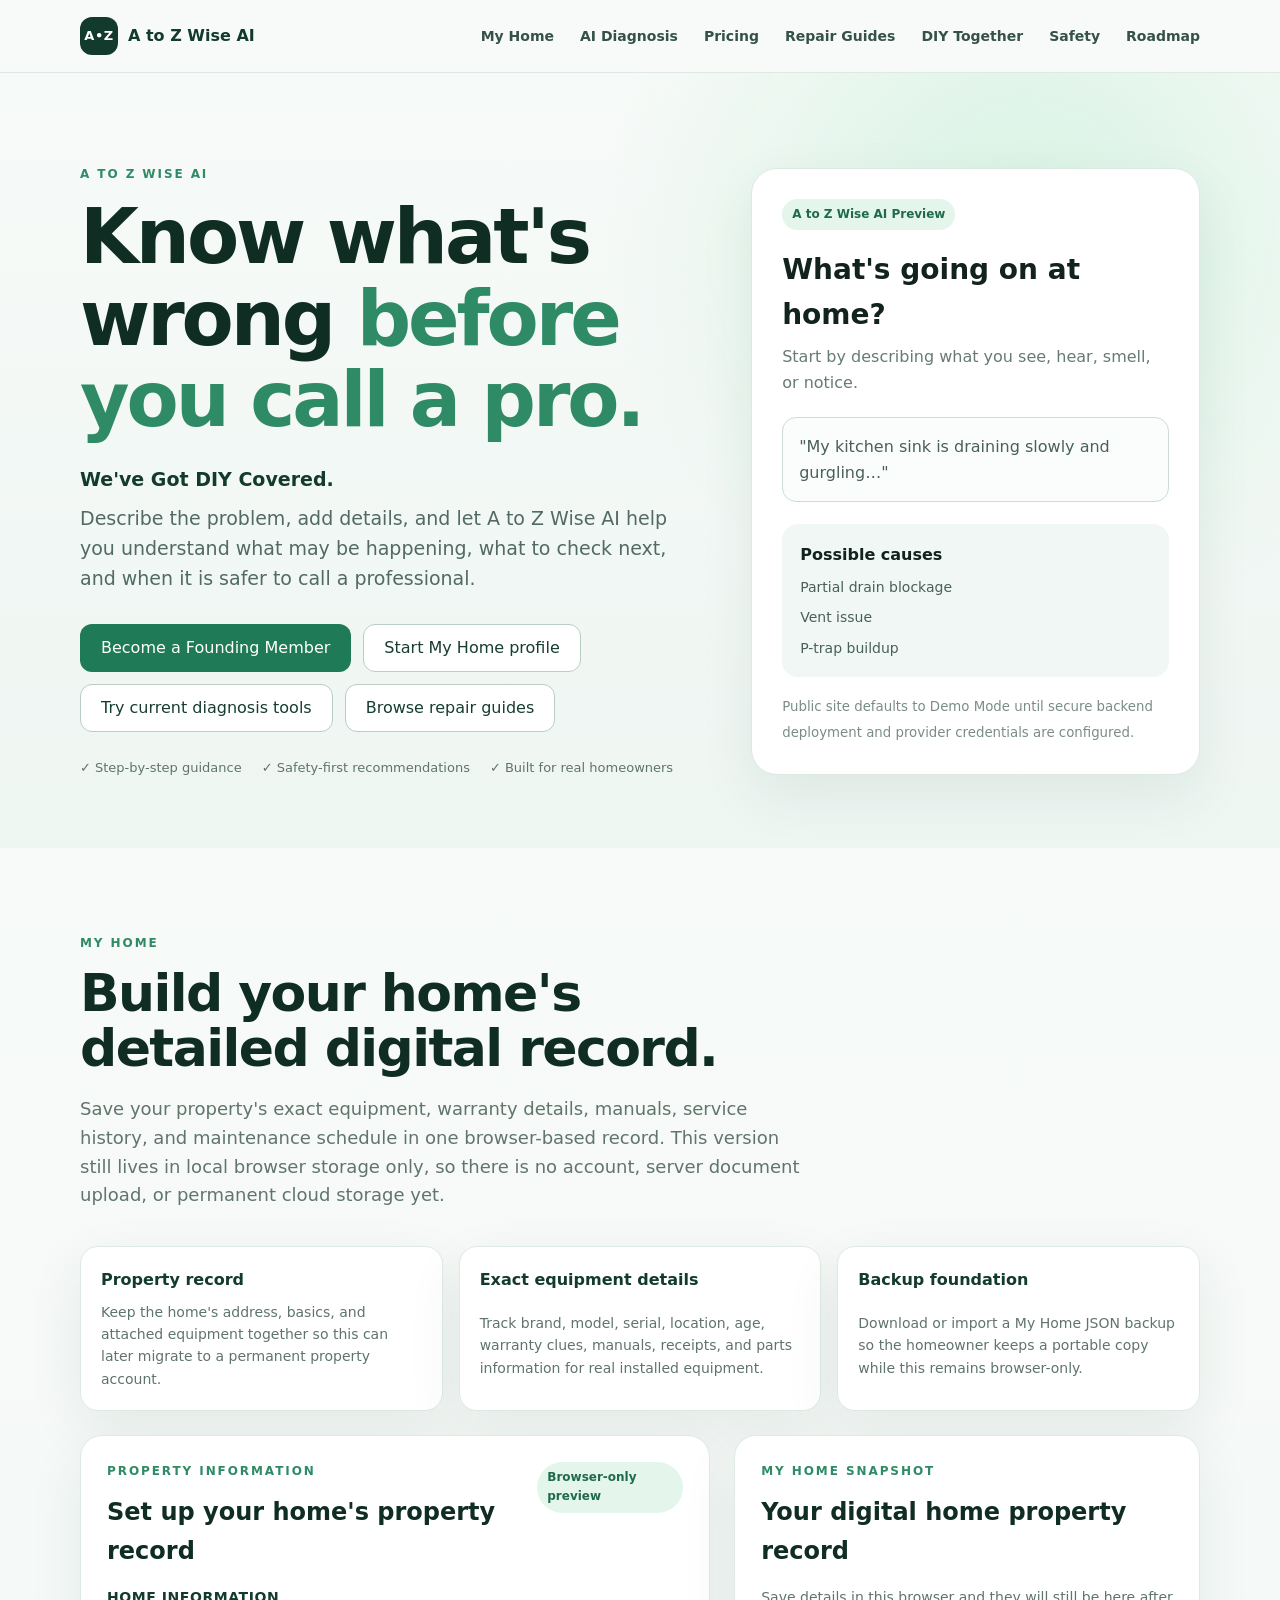
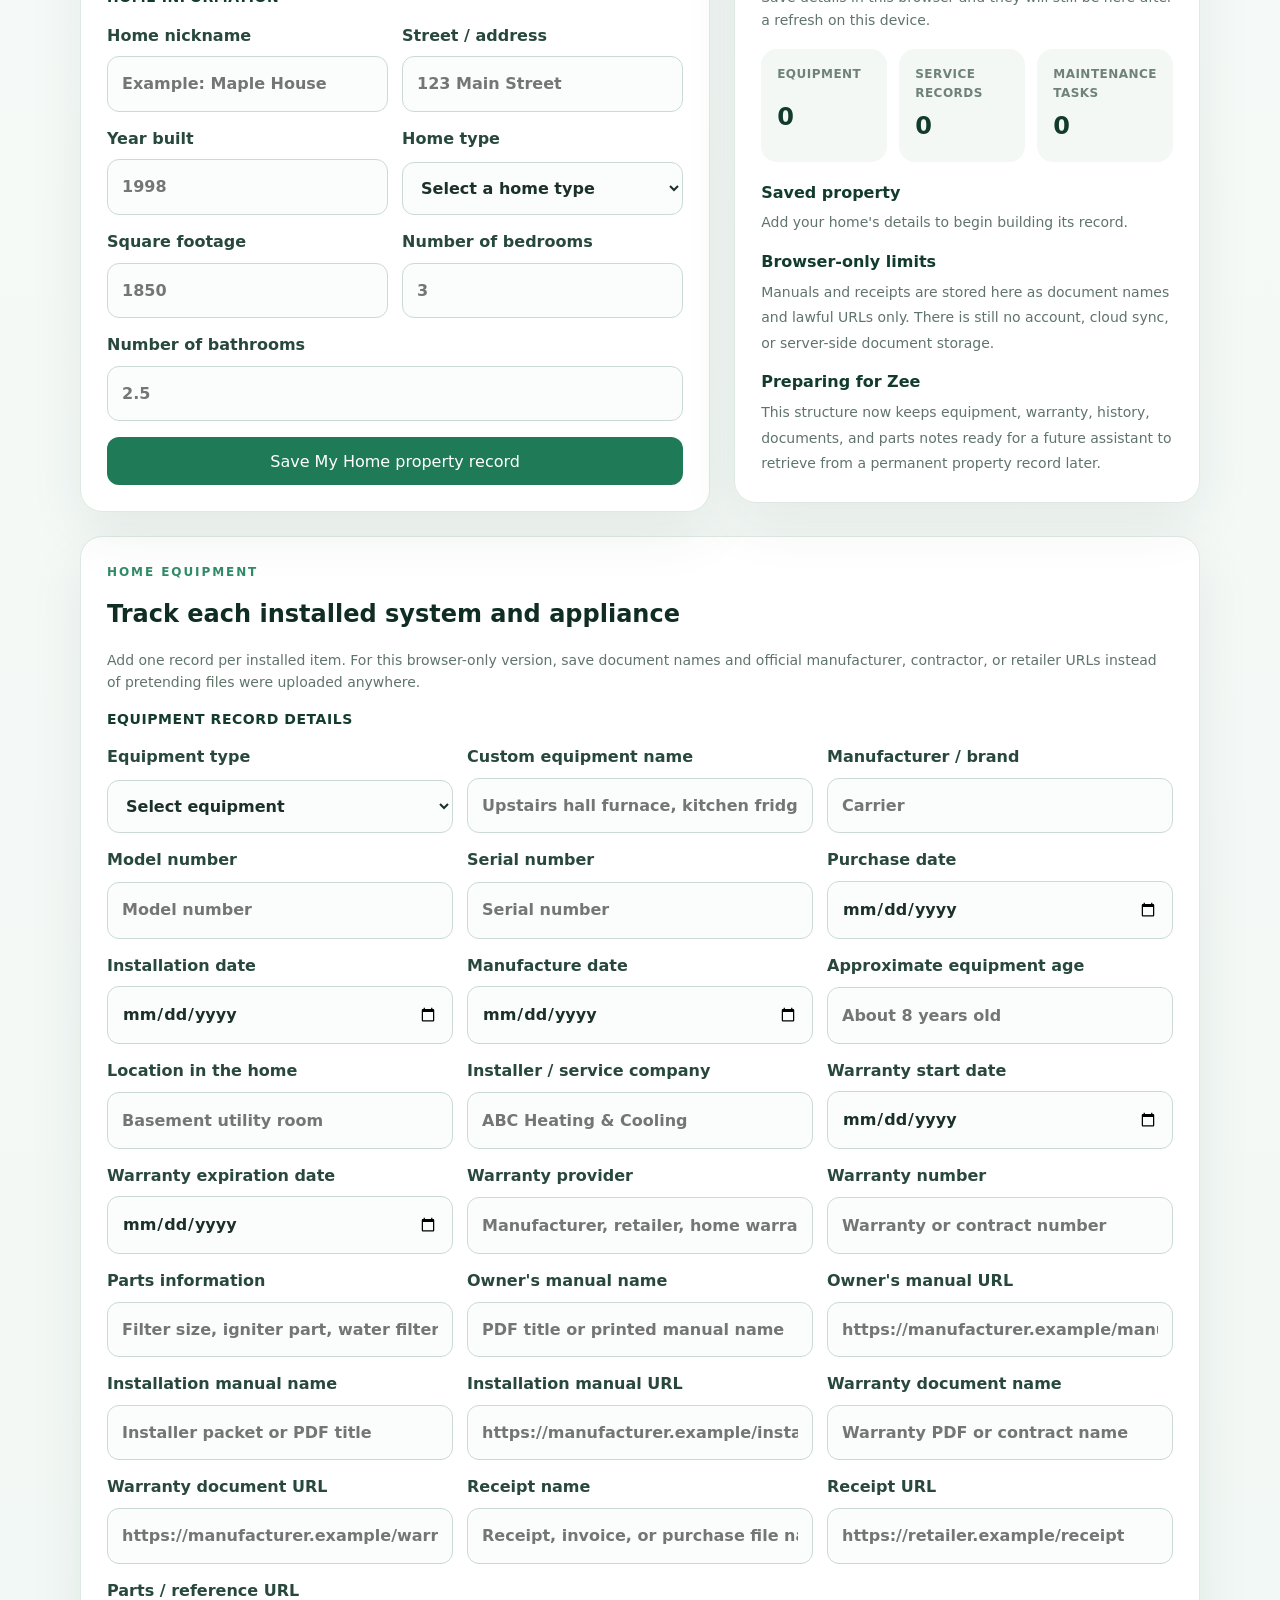
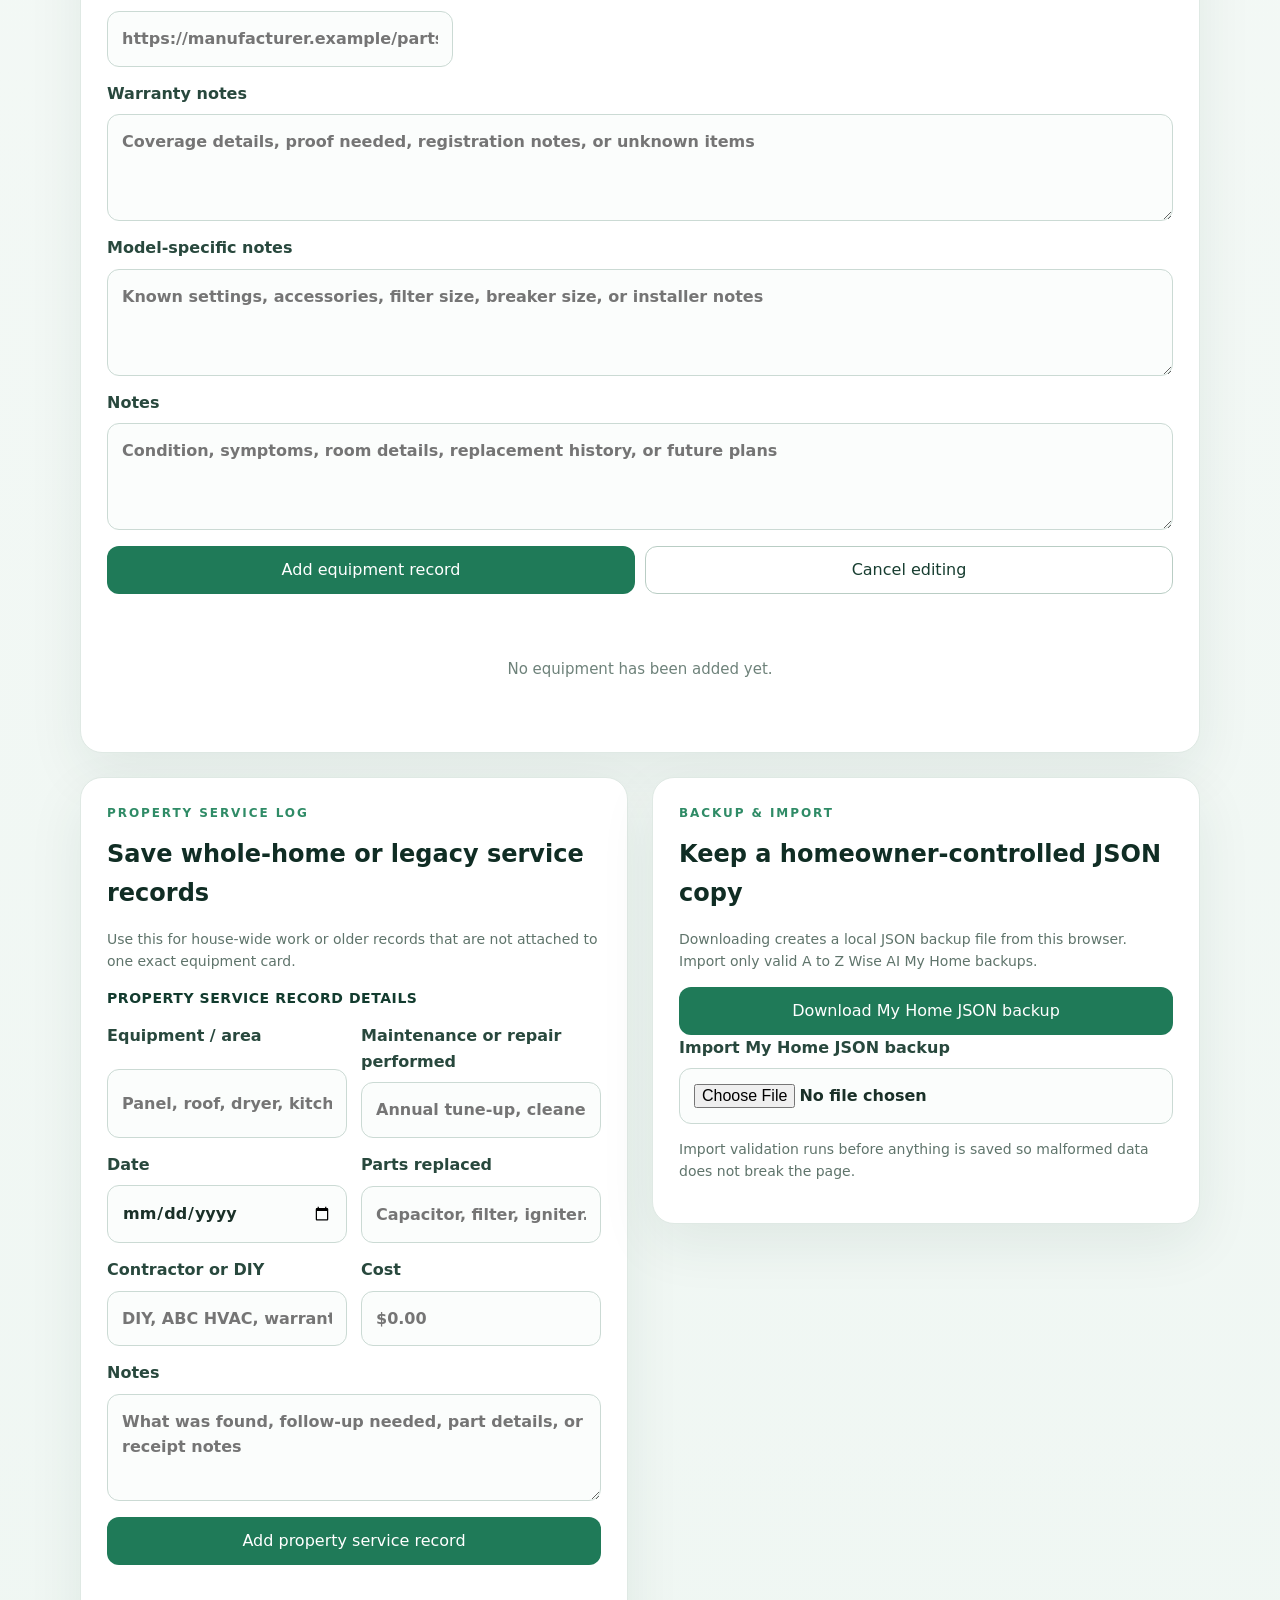
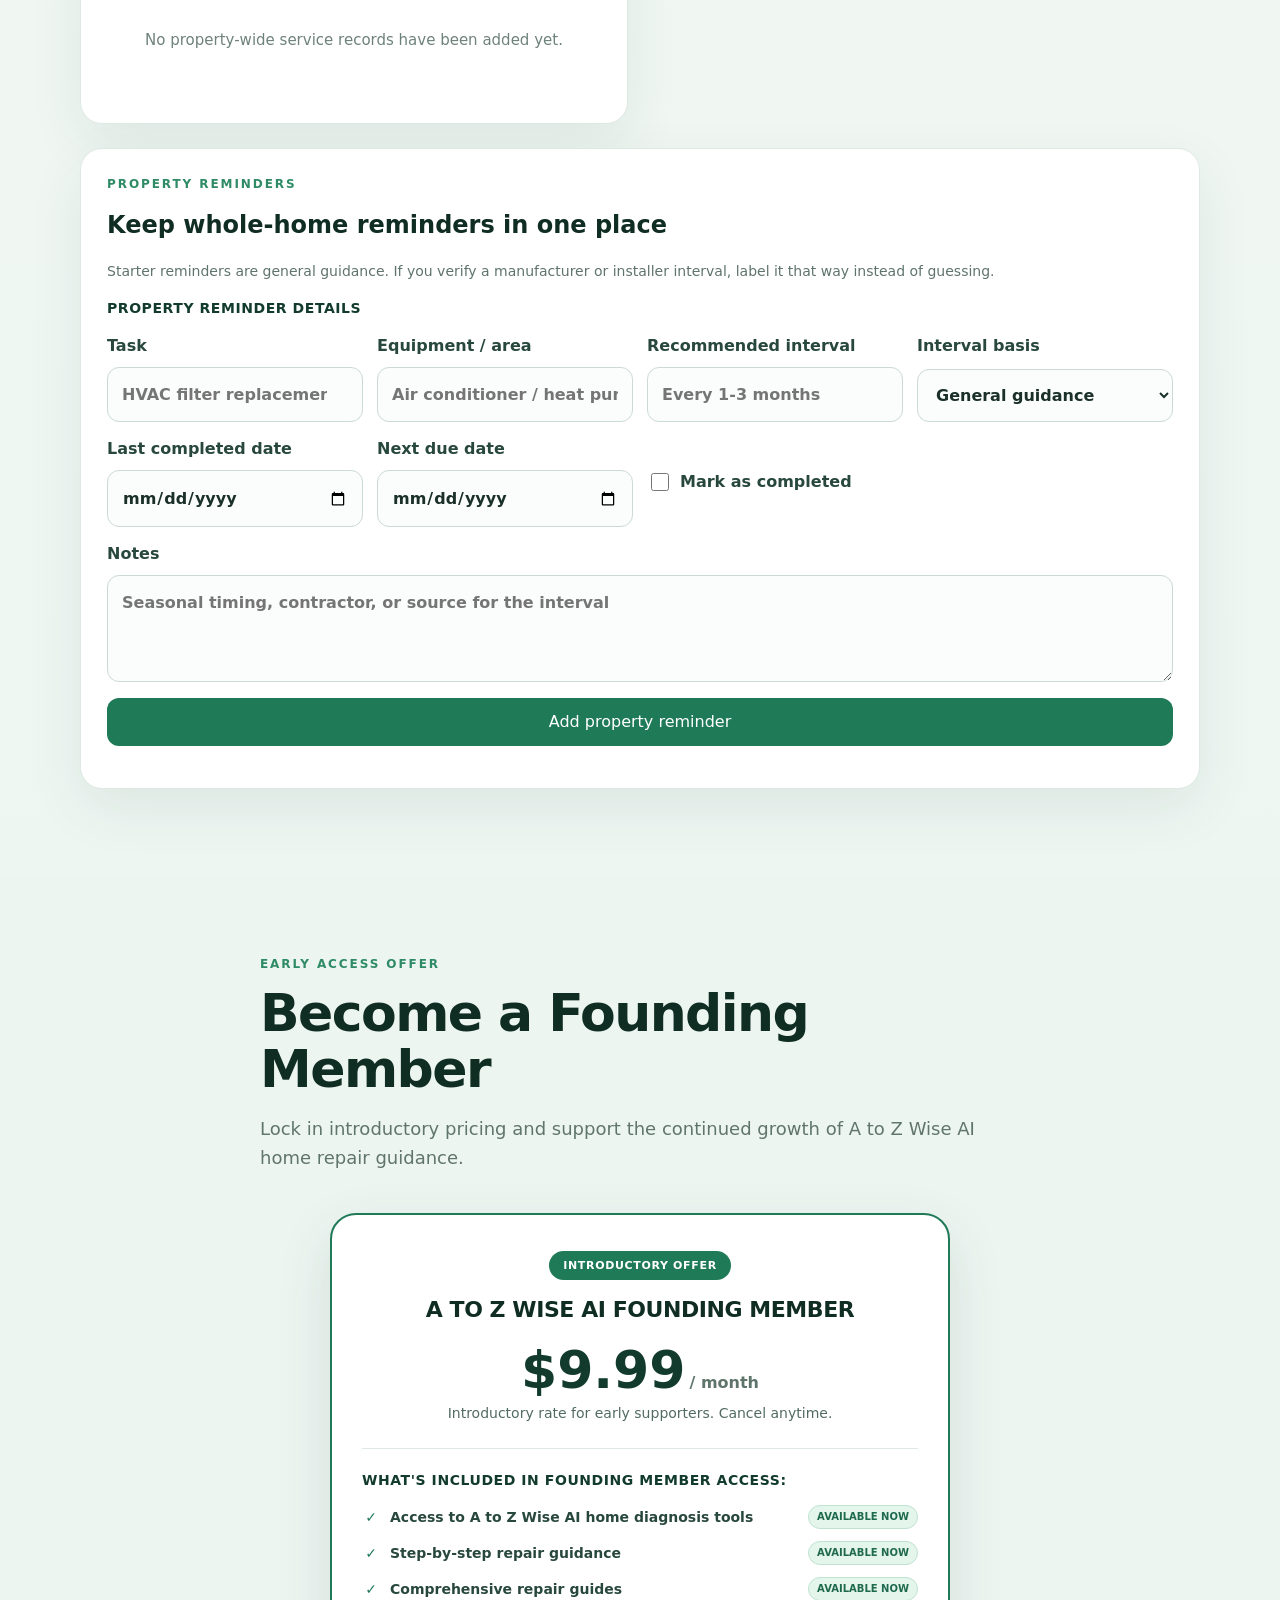
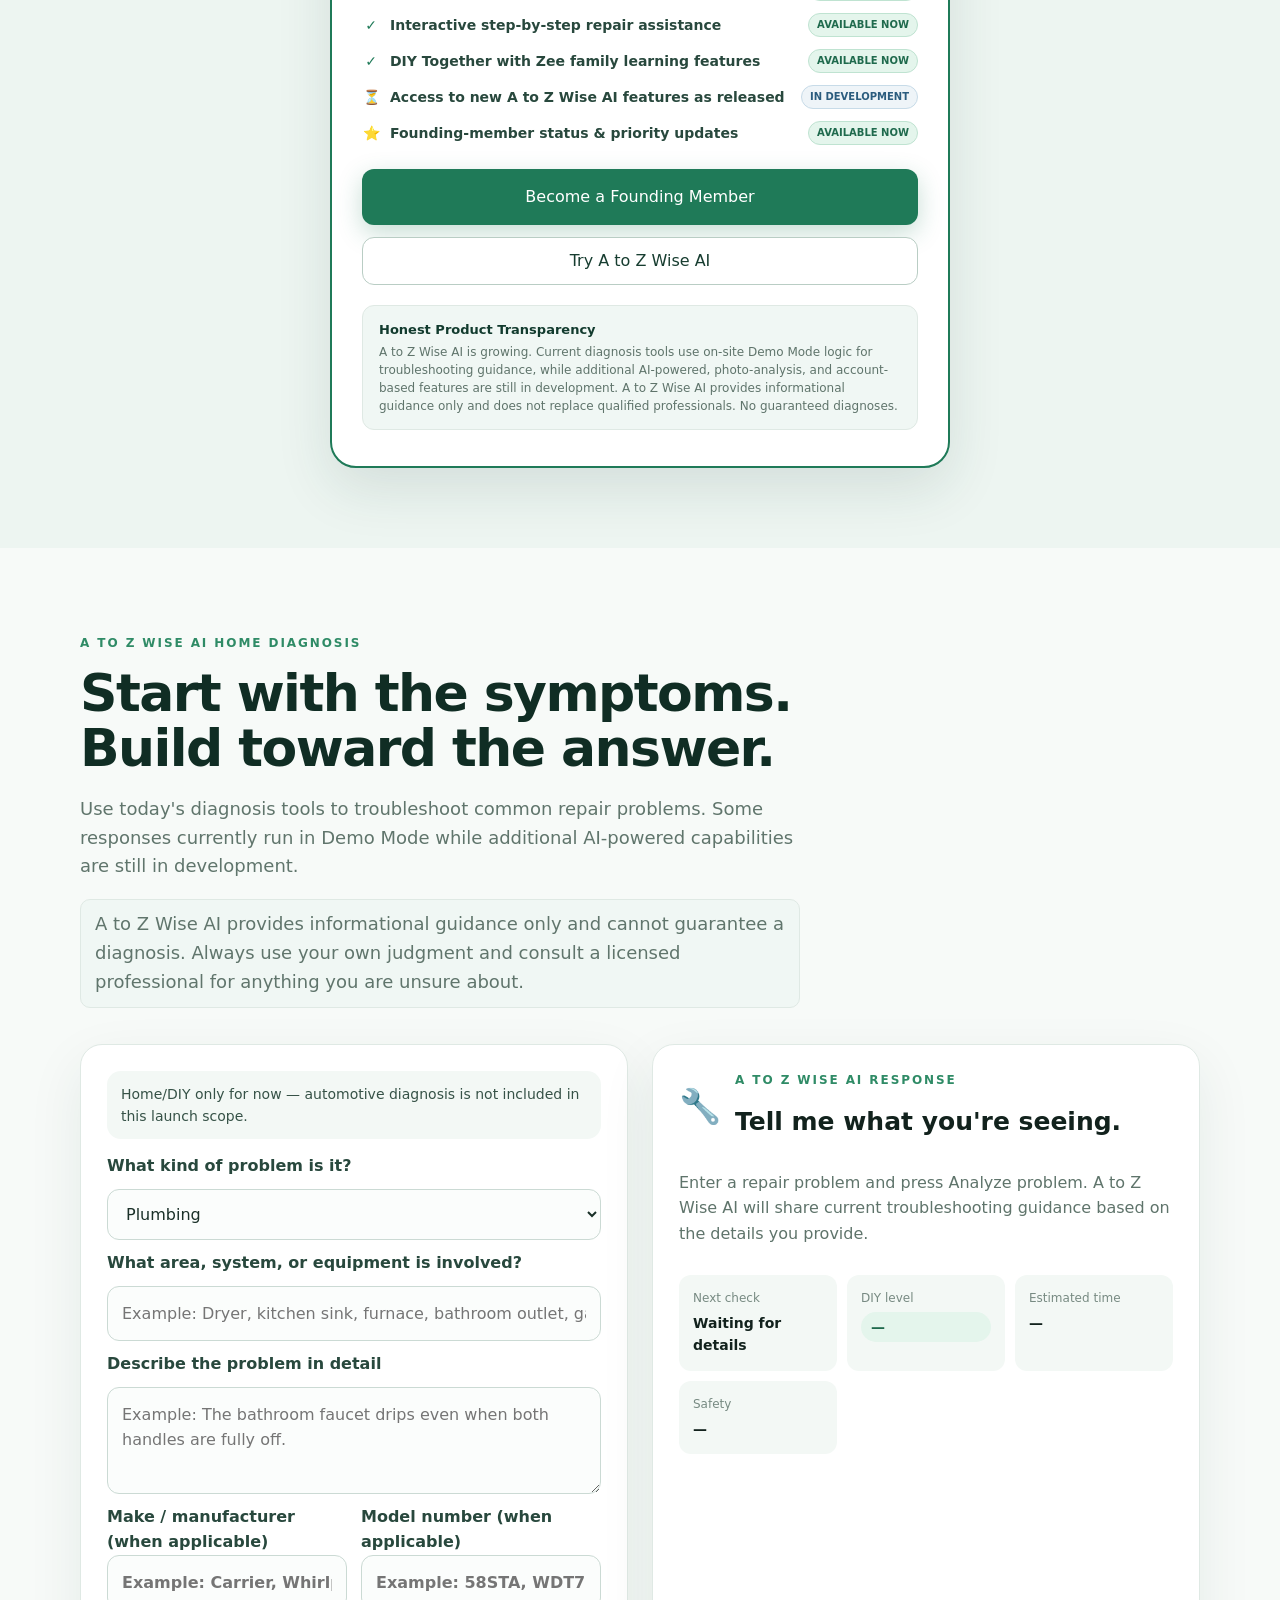
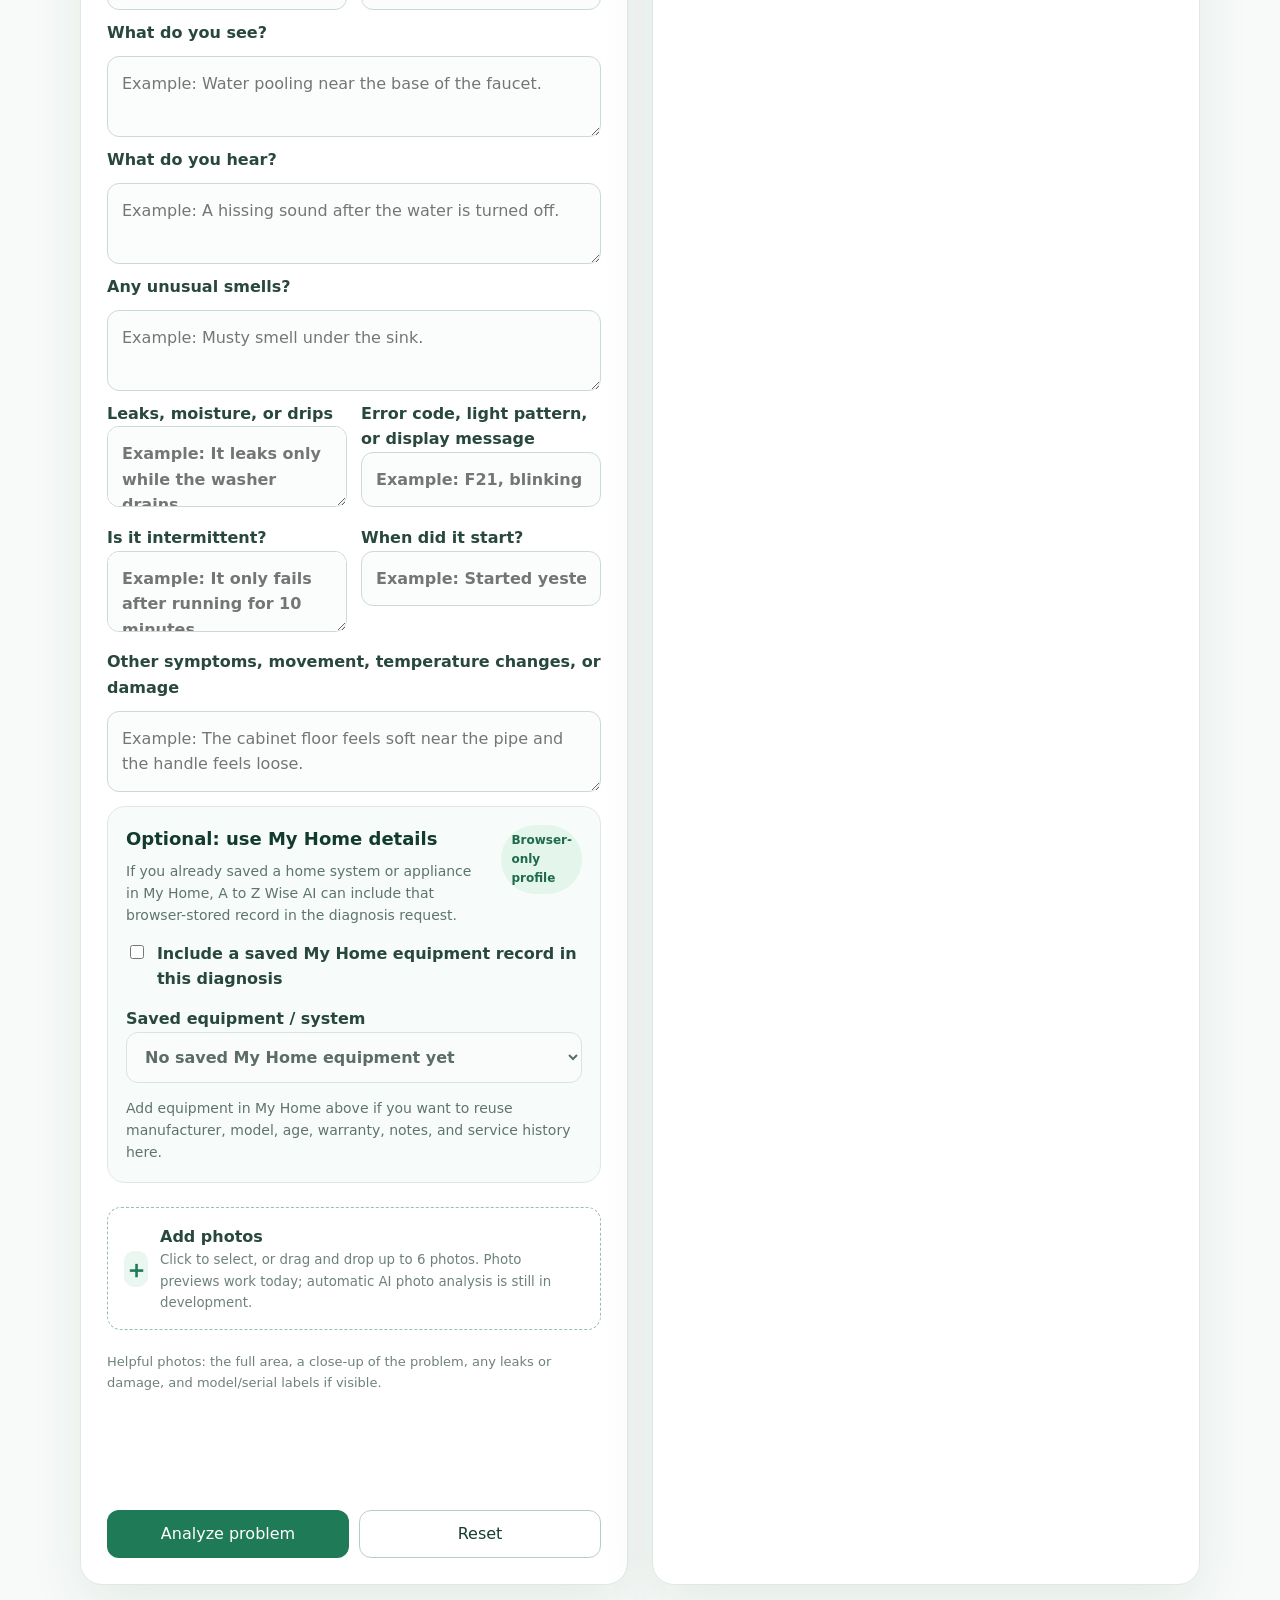
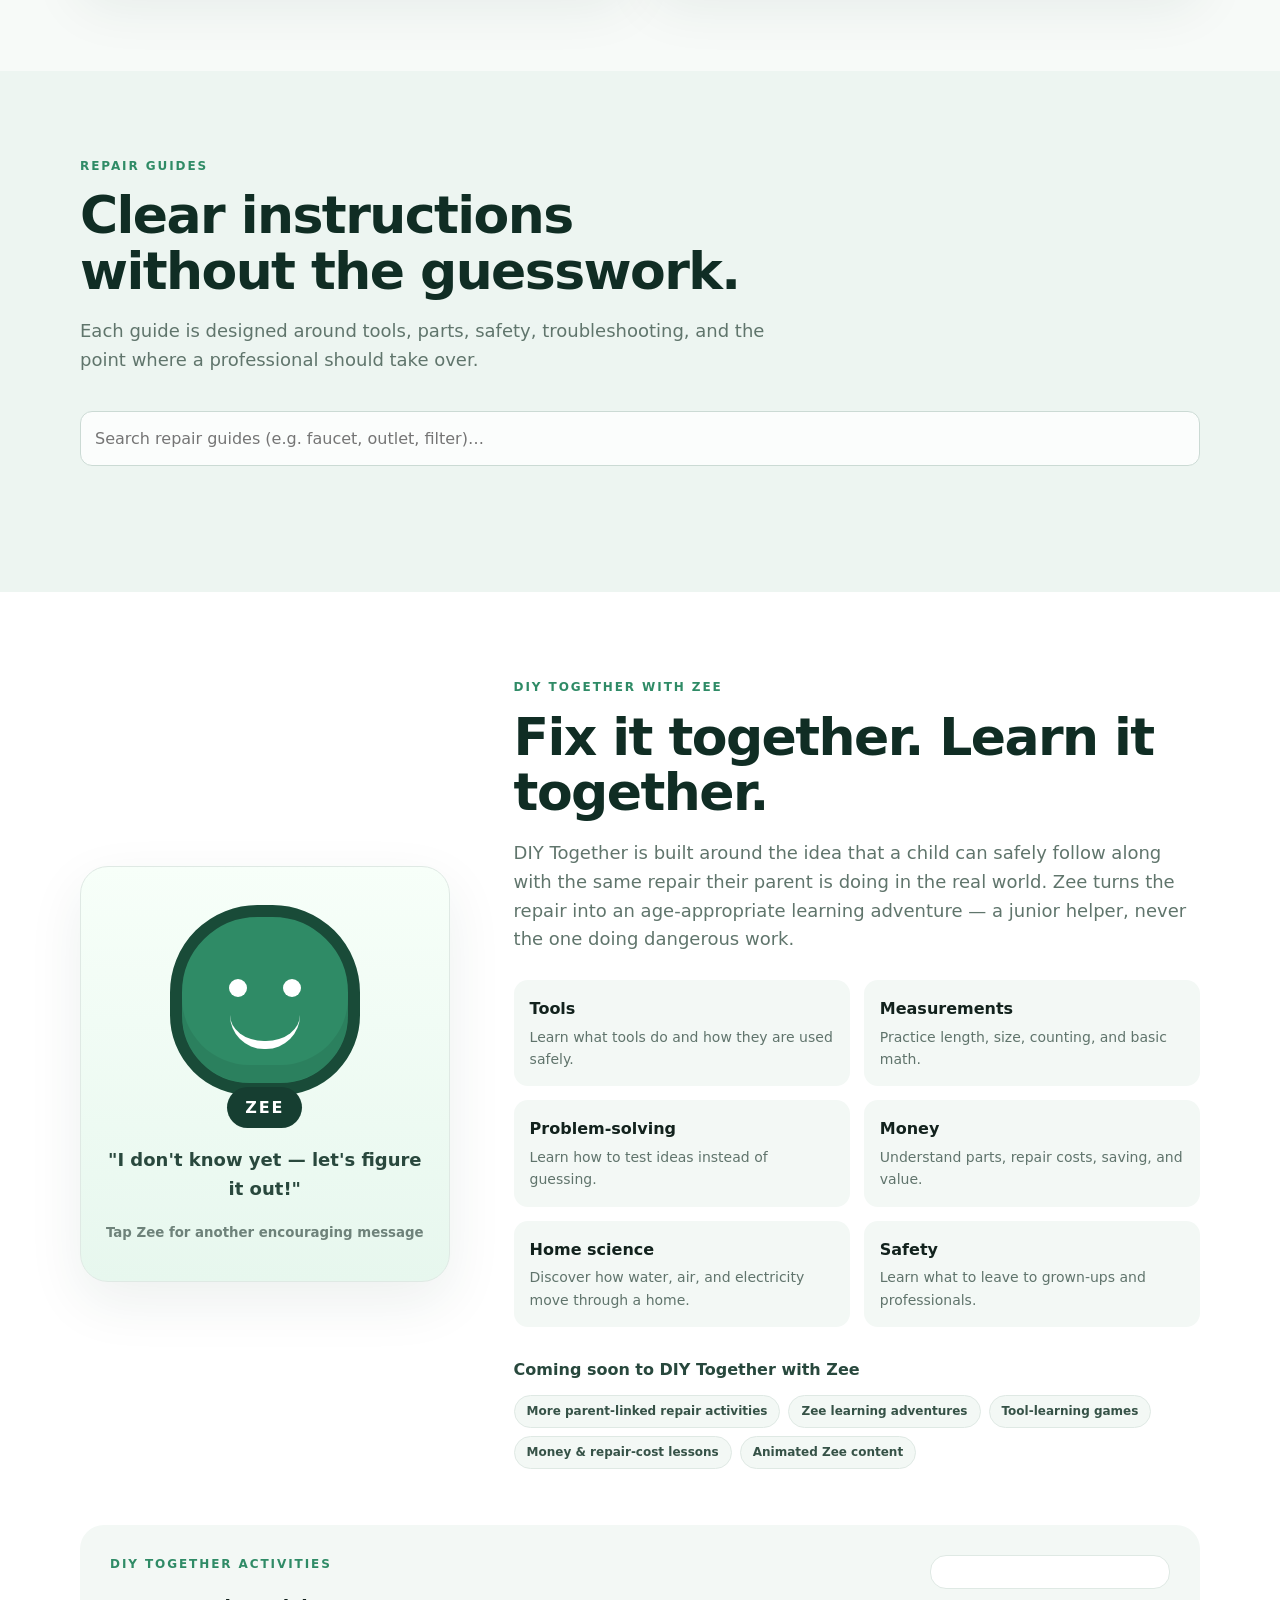
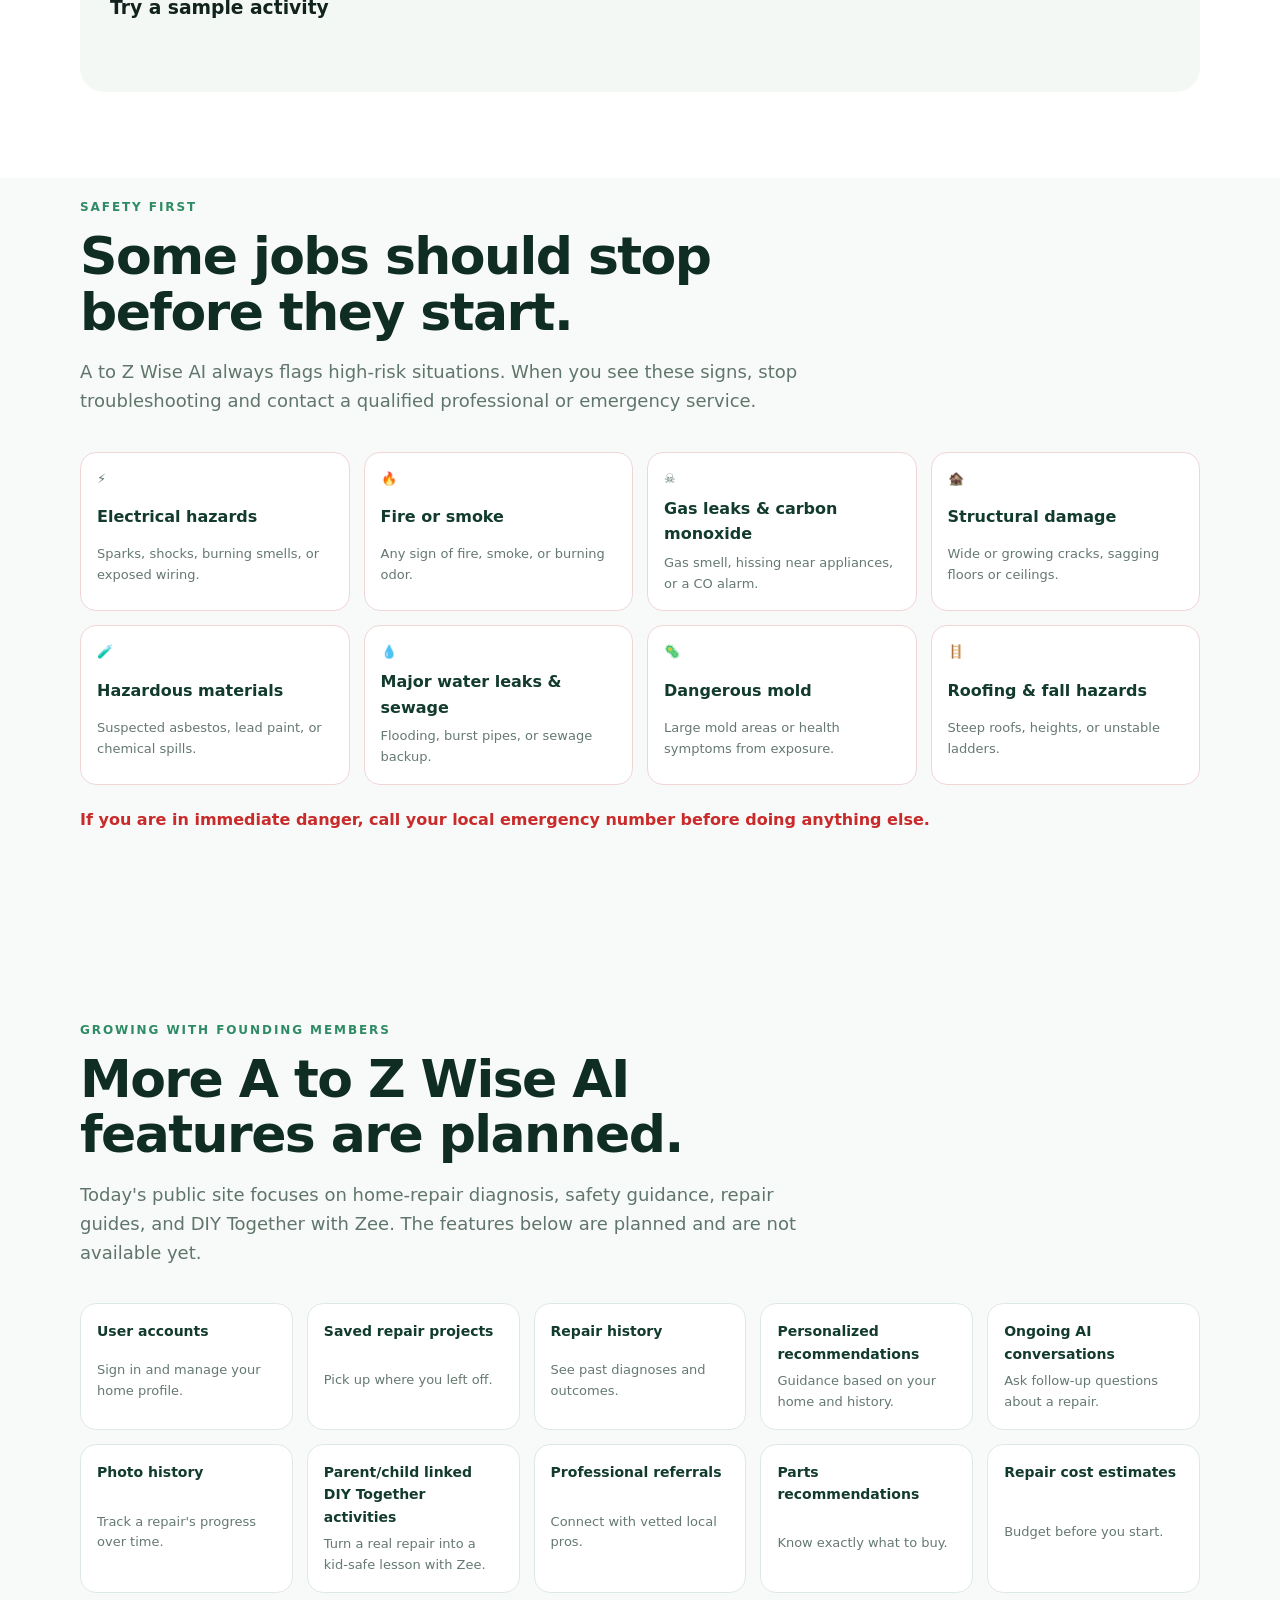
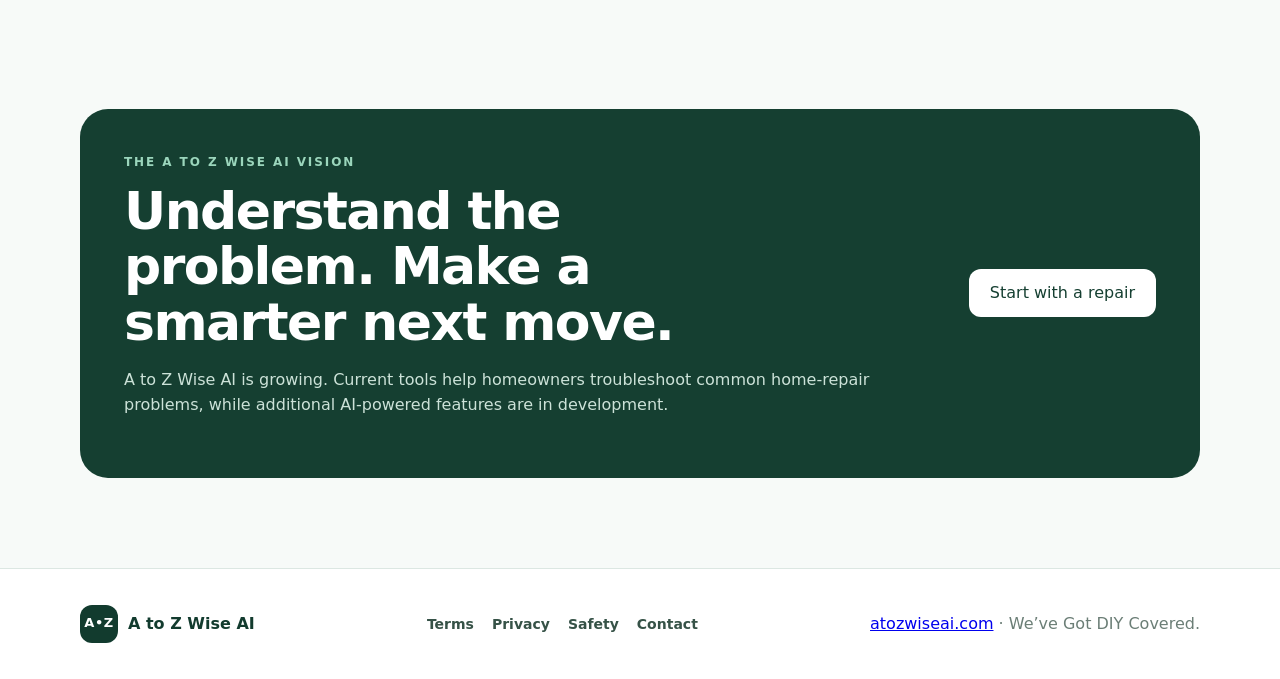
==== commit c01b496e: "Adjust My Home reminders to use full desktop width Co-authored-by: AC7596 <315341438+AC7596@users.no" ====
--- a/index.html
+++ b/index.html
@@ -371,7 +371,7 @@
         </section>
 
         <div class="my-home-grid my-home-grid-secondary">
-          <section class="my-home-card">
+          <section class="my-home-card my-home-service-log-card">
             <div class="my-home-card-header">
               <div>
                 <div class="eyebrow">Property service log</div>
@@ -432,7 +432,7 @@
             <form id="myHomeReminderForm" class="my-home-form">
               <fieldset class="my-home-fieldset">
                 <legend>Property reminder details</legend>
-                <div class="my-home-form-grid">
+                <div class="my-home-form-grid my-home-reminder-form-grid">
                   <label for="myHomeReminderTask">
                     Task
                     <input id="myHomeReminderTask" name="task" type="text" list="myHomeReminderTemplates" placeholder="HVAC filter replacement" required />
@@ -486,7 +486,7 @@
             <div id="myHomeReminderList" class="my-home-collection"></div>
           </section>
 
-          <section class="my-home-card">
+          <section class="my-home-card my-home-backup-card">
             <div class="my-home-card-header">
               <div>
                 <div class="eyebrow">Backup & import</div>
--- a/styles.css
+++ b/styles.css
@@ -153,7 +153,7 @@
 .my-home-intro-card span,.my-home-browser-note,.my-home-summary-list span,.my-home-entry p,.my-home-entry-note,.my-home-document-list span,.my-home-section-header span{color:#5f746b;font-size:14px}
 .my-home-layout{display:grid;grid-template-columns:1.15fr .85fr;gap:24px;margin-bottom:24px;align-items:start}
 .my-home-grid{display:grid;grid-template-columns:repeat(3,minmax(0,1fr));gap:24px;align-items:start}
-.my-home-grid-secondary{margin-top:24px;grid-template-columns:repeat(2,minmax(0,1fr))}
+.my-home-grid-secondary{margin-top:24px;grid-template-columns:repeat(2,minmax(0,1fr));grid-template-areas:"service backup" "reminders reminders"}
 .my-home-card{border-radius:22px;padding:26px}
 .my-home-card-wide{margin-top:0}
 .my-home-card,.my-home-entry,.my-home-subentry,.my-home-fieldset,.my-home-form label,.my-home-inline-grid label,.my-home-entry-header>div,.my-home-inline-actions{min-width:0}
@@ -212,8 +212,10 @@
 .my-home-document-list strong{color:#123b2e}
 .my-home-document-list a{color:#1f7a58;word-break:break-word}
 .my-home-subentry{border-radius:16px;padding:16px}
-.my-home-reminder-grid{grid-template-columns:repeat(auto-fit,minmax(220px,1fr))}
-.my-home-grid-secondary>.my-home-card:last-child{grid-column:1/-1}
+.my-home-reminder-form-grid,.my-home-reminder-grid{grid-template-columns:repeat(auto-fit,minmax(220px,1fr))}
+.my-home-service-log-card{grid-area:service}
+.my-home-reminders-card{grid-area:reminders}
+.my-home-backup-card{grid-area:backup}
 .my-home-reminders-card .my-home-collection{margin-top:16px}
 #myHomeImportFeedback[data-state=success]{color:#1f6a4d}
 #myHomeImportFeedback[data-state=error]{color:#a53030}
@@ -275,7 +277,7 @@
 .checkout-modal-content code{background:#f0f7f4;padding:2px 6px;border-radius:4px;font-size:12px;color:#1f7a58;border:1px solid #cbdad4;font-family:monospace;word-break:break-all}
 .checkout-modal-actions{display:flex;gap:10px;flex-wrap:wrap;margin-top:20px;justify-content:center}
 @media(max-width:980px){.my-home-intro,.my-home-grid,.my-home-form-grid-wide{grid-template-columns:1fr 1fr}.my-home-layout{grid-template-columns:1fr}.my-home-summary-card{position:static}}
-@media(max-width:820px){.my-home-intro,.my-home-grid,.my-home-grid-secondary,.my-home-form-grid,.my-home-form-grid-wide,.my-home-inline-grid,.my-home-entry-grid,.my-home-reminder-grid{grid-template-columns:1fr}.my-home-entry-header,.my-home-section-header{flex-direction:column}.my-home-inline-actions,.my-home-remove-btn,.my-home-card-actions .btn{width:100%}.my-home-inline-actions .btn{width:100%}.my-home-grid-secondary>.my-home-card:last-child{grid-column:auto}}
+@media(max-width:820px){.my-home-intro,.my-home-grid,.my-home-grid-secondary,.my-home-form-grid,.my-home-form-grid-wide,.my-home-inline-grid,.my-home-entry-grid,.my-home-reminder-grid,.my-home-reminder-form-grid{grid-template-columns:1fr}.my-home-grid-secondary{grid-template-areas:none}.my-home-entry-header,.my-home-section-header{flex-direction:column}.my-home-inline-actions,.my-home-remove-btn,.my-home-card-actions .btn{width:100%}.my-home-inline-actions .btn{width:100%}}
 @media(max-width:600px){.pricing-card{padding:24px 18px}.status-tag.live,.status-tag.coming{margin-left:0}.pricing-feature-list li{align-items:flex-start}.legal-card,.success-card,.my-home-card{padding:22px}.my-home-stats{grid-template-columns:1fr}}
 .diagnosis-card input,.diagnosis-context-card select{width:100%;border:1px solid #cbdad4;border-radius:12px;background:#fbfdfc;padding:14px;font:inherit;color:#1a3028}
 .diagnosis-inline-grid{display:grid;grid-template-columns:repeat(2,minmax(0,1fr));gap:14px}
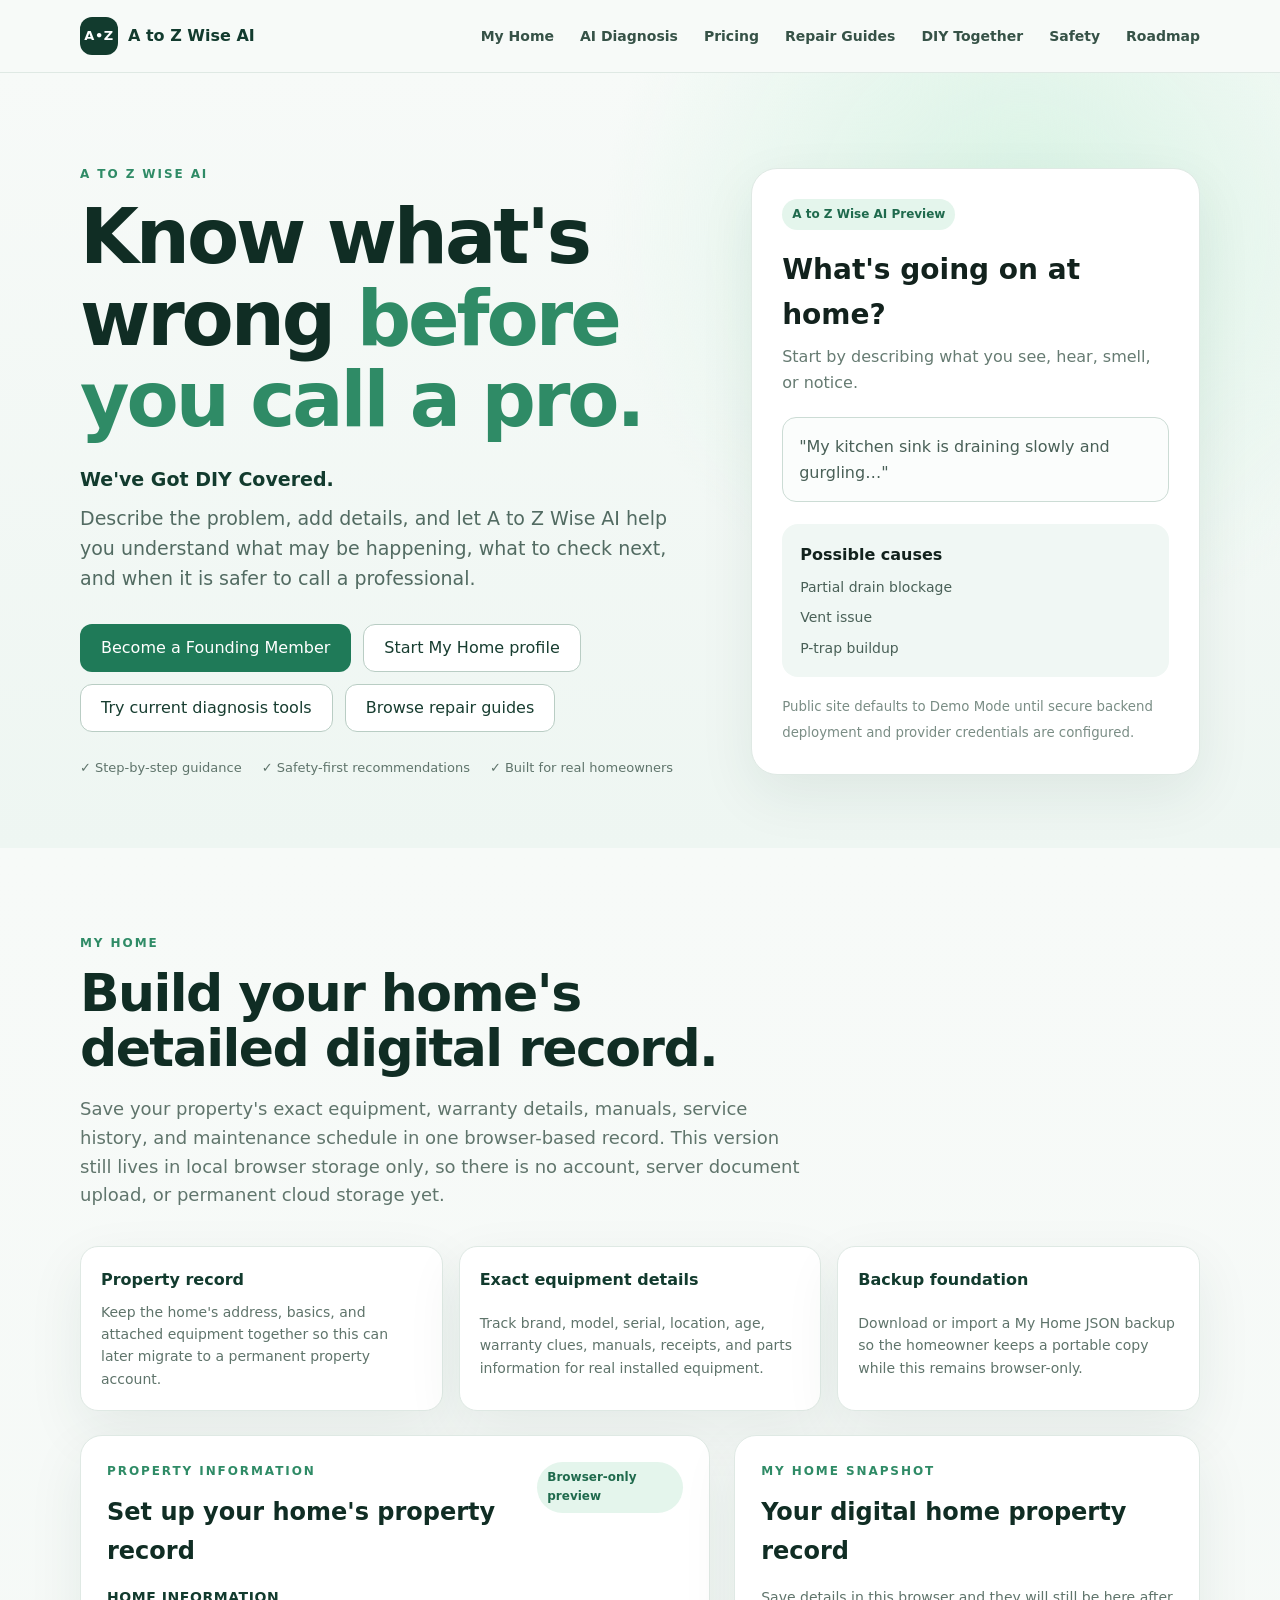
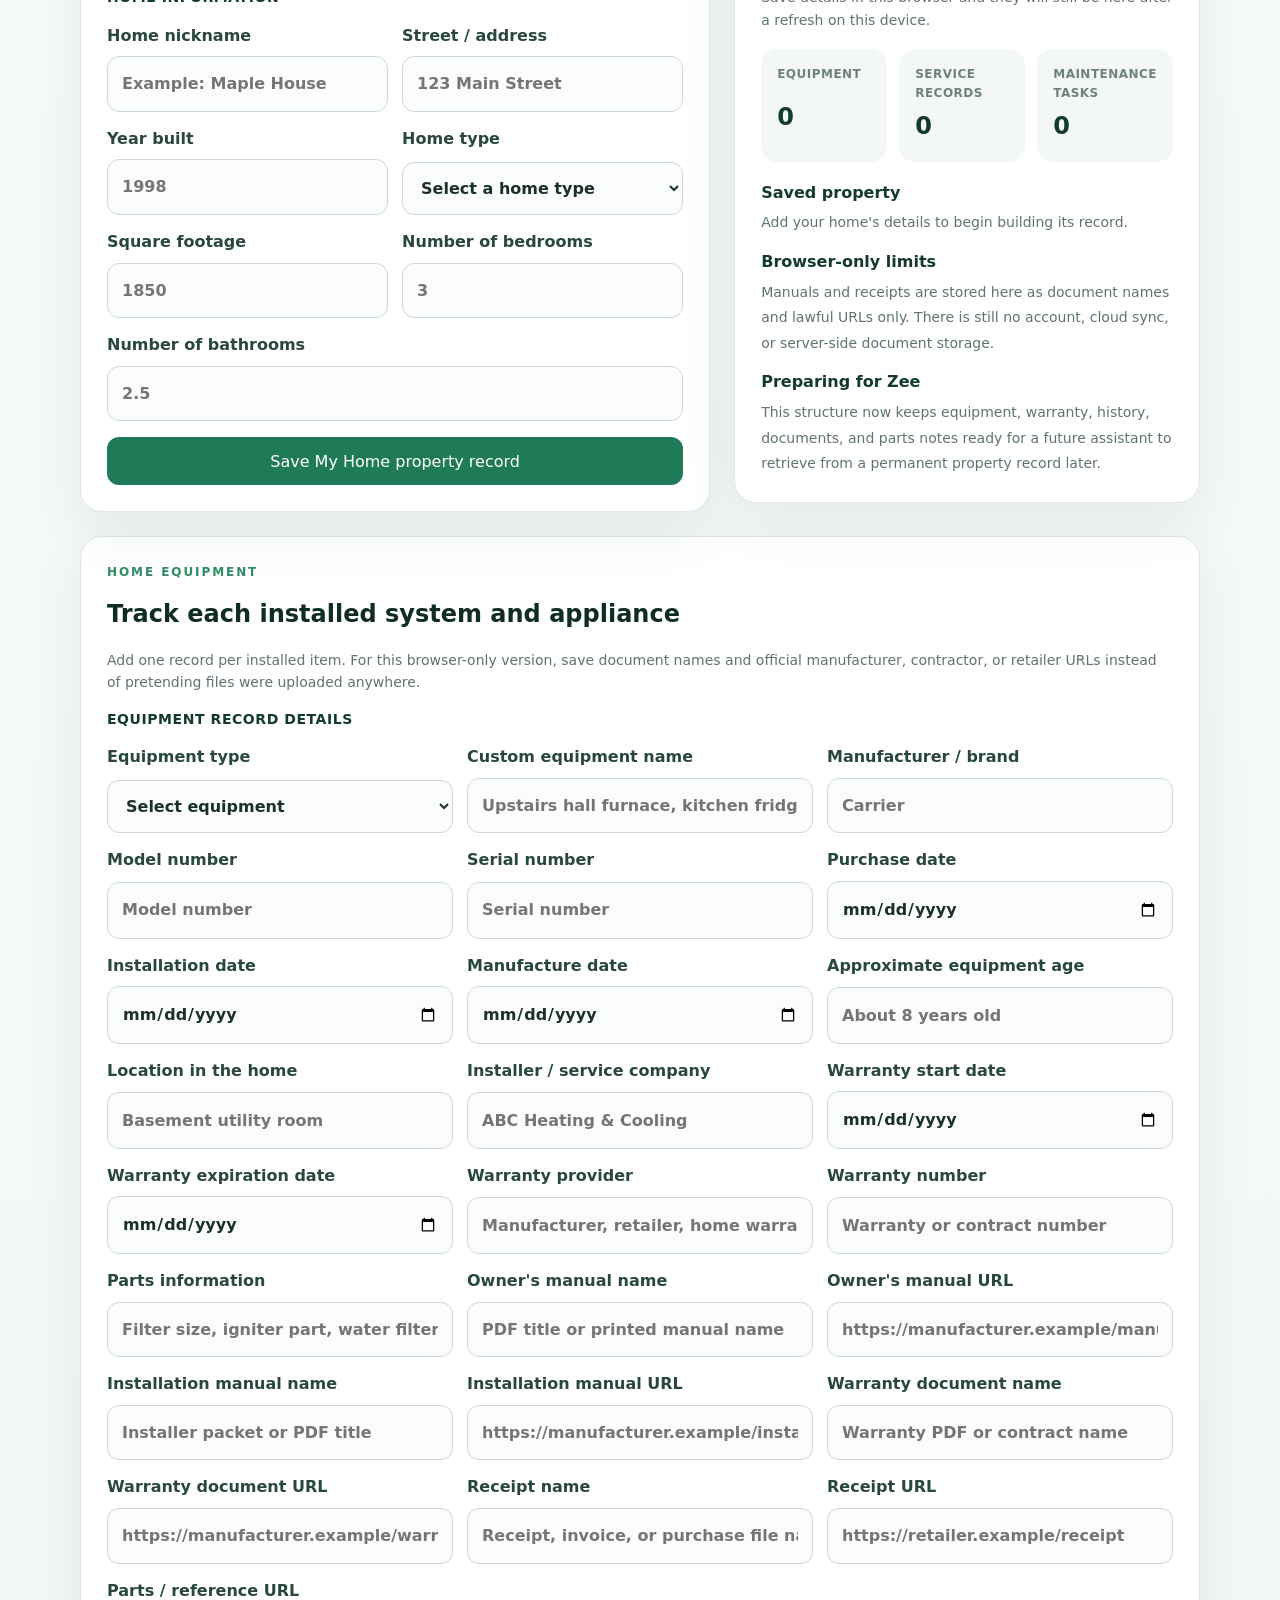
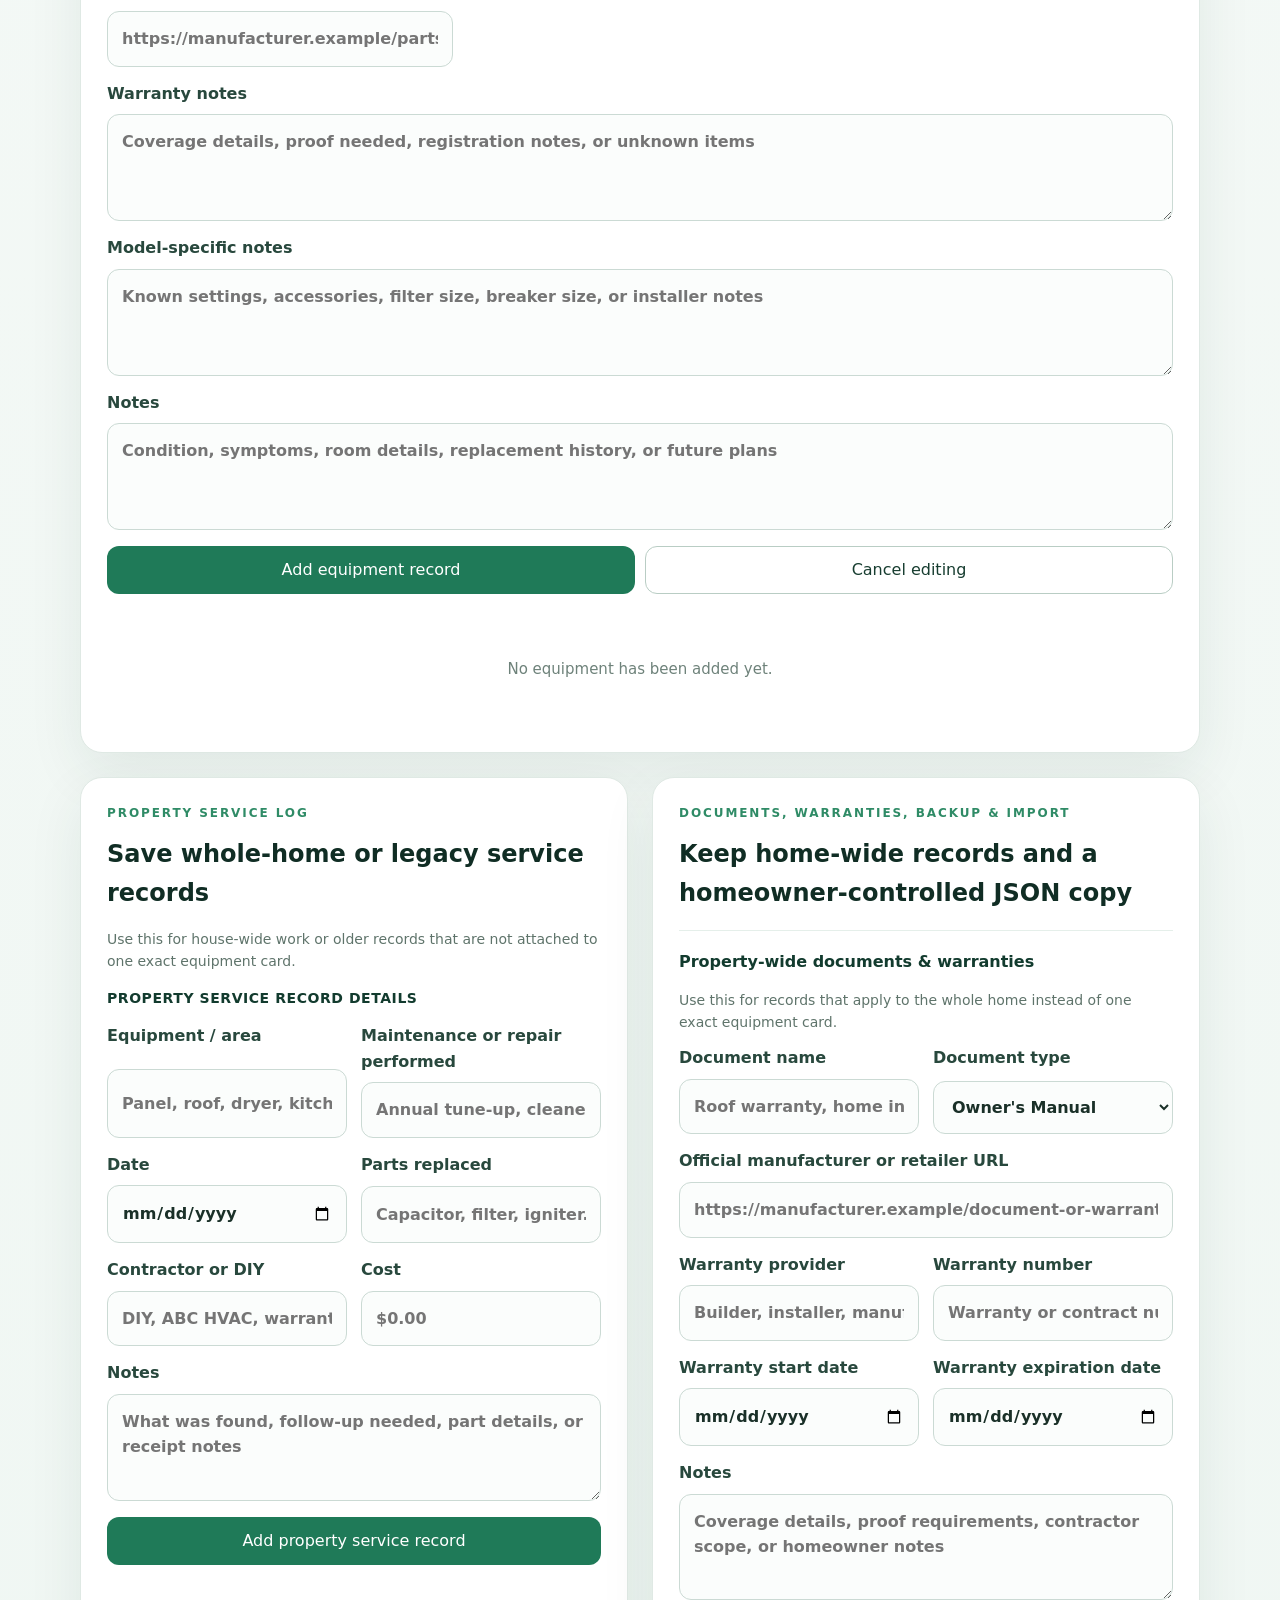
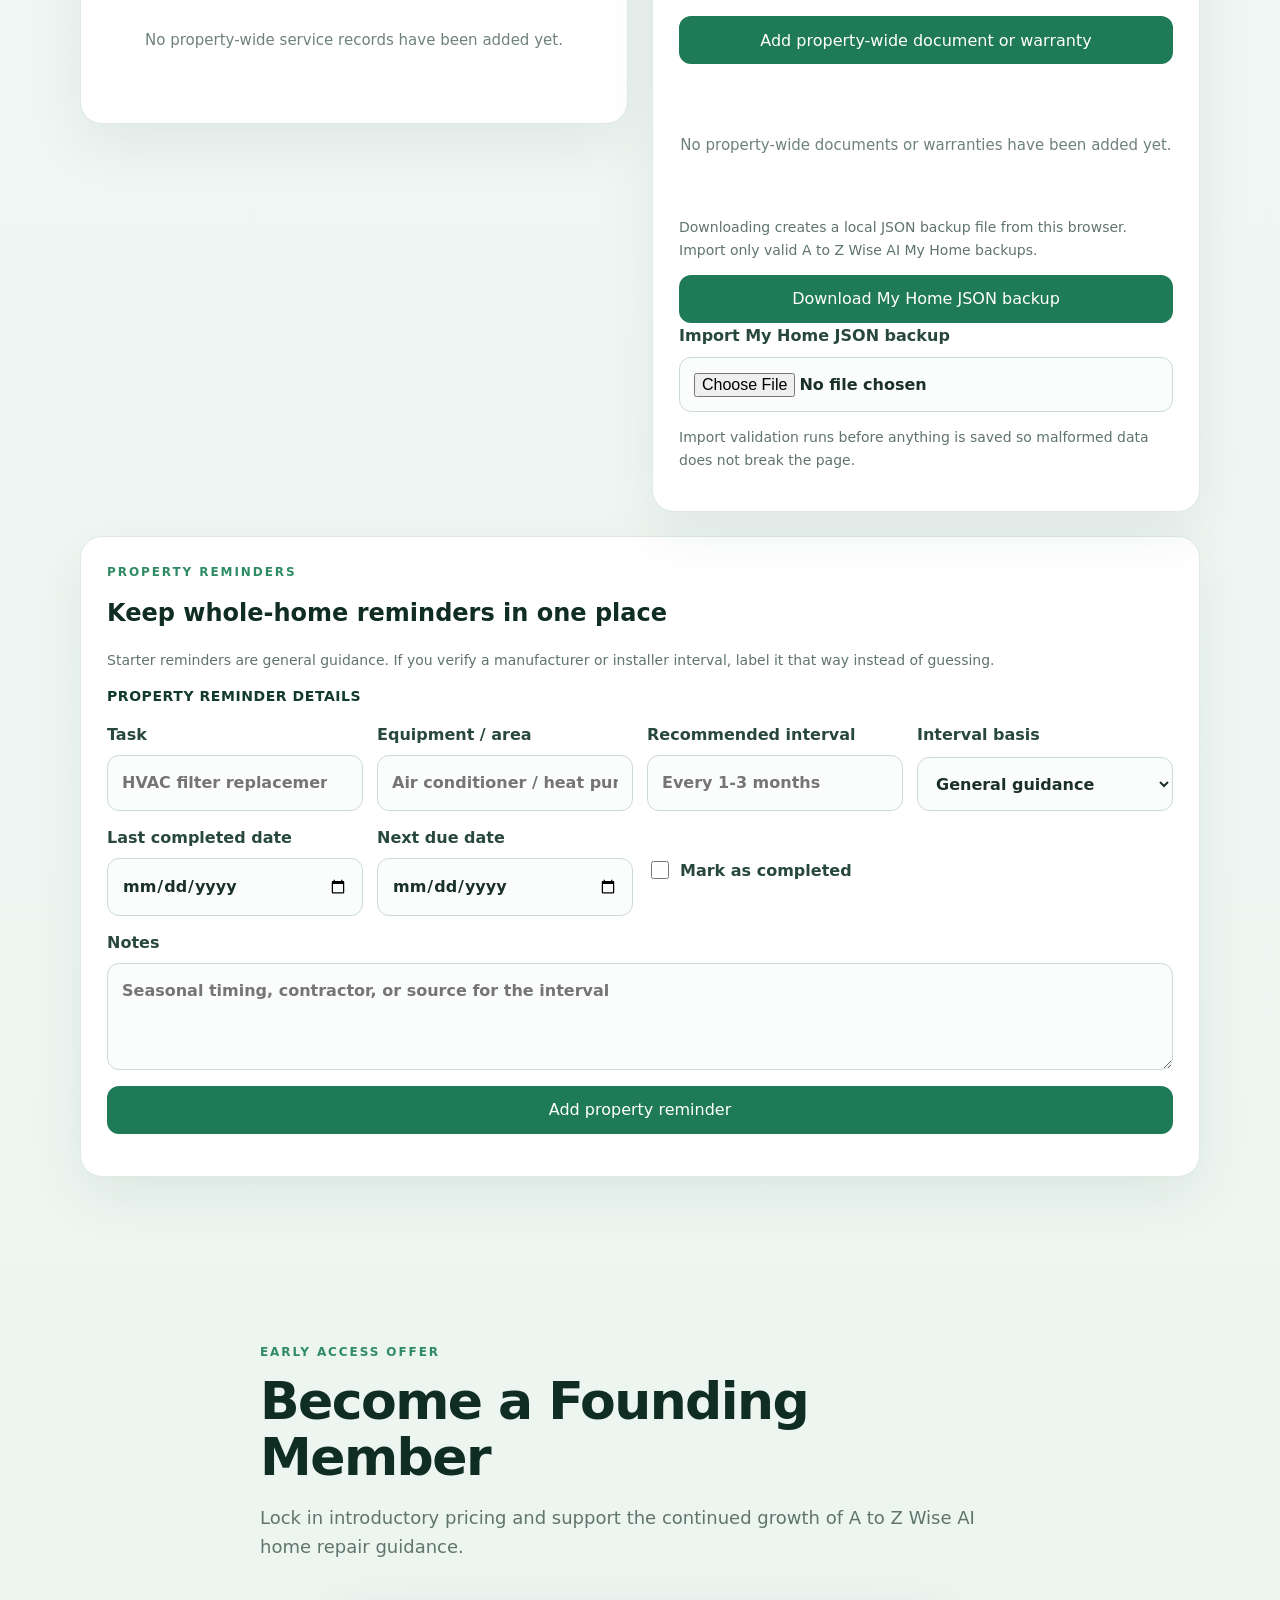
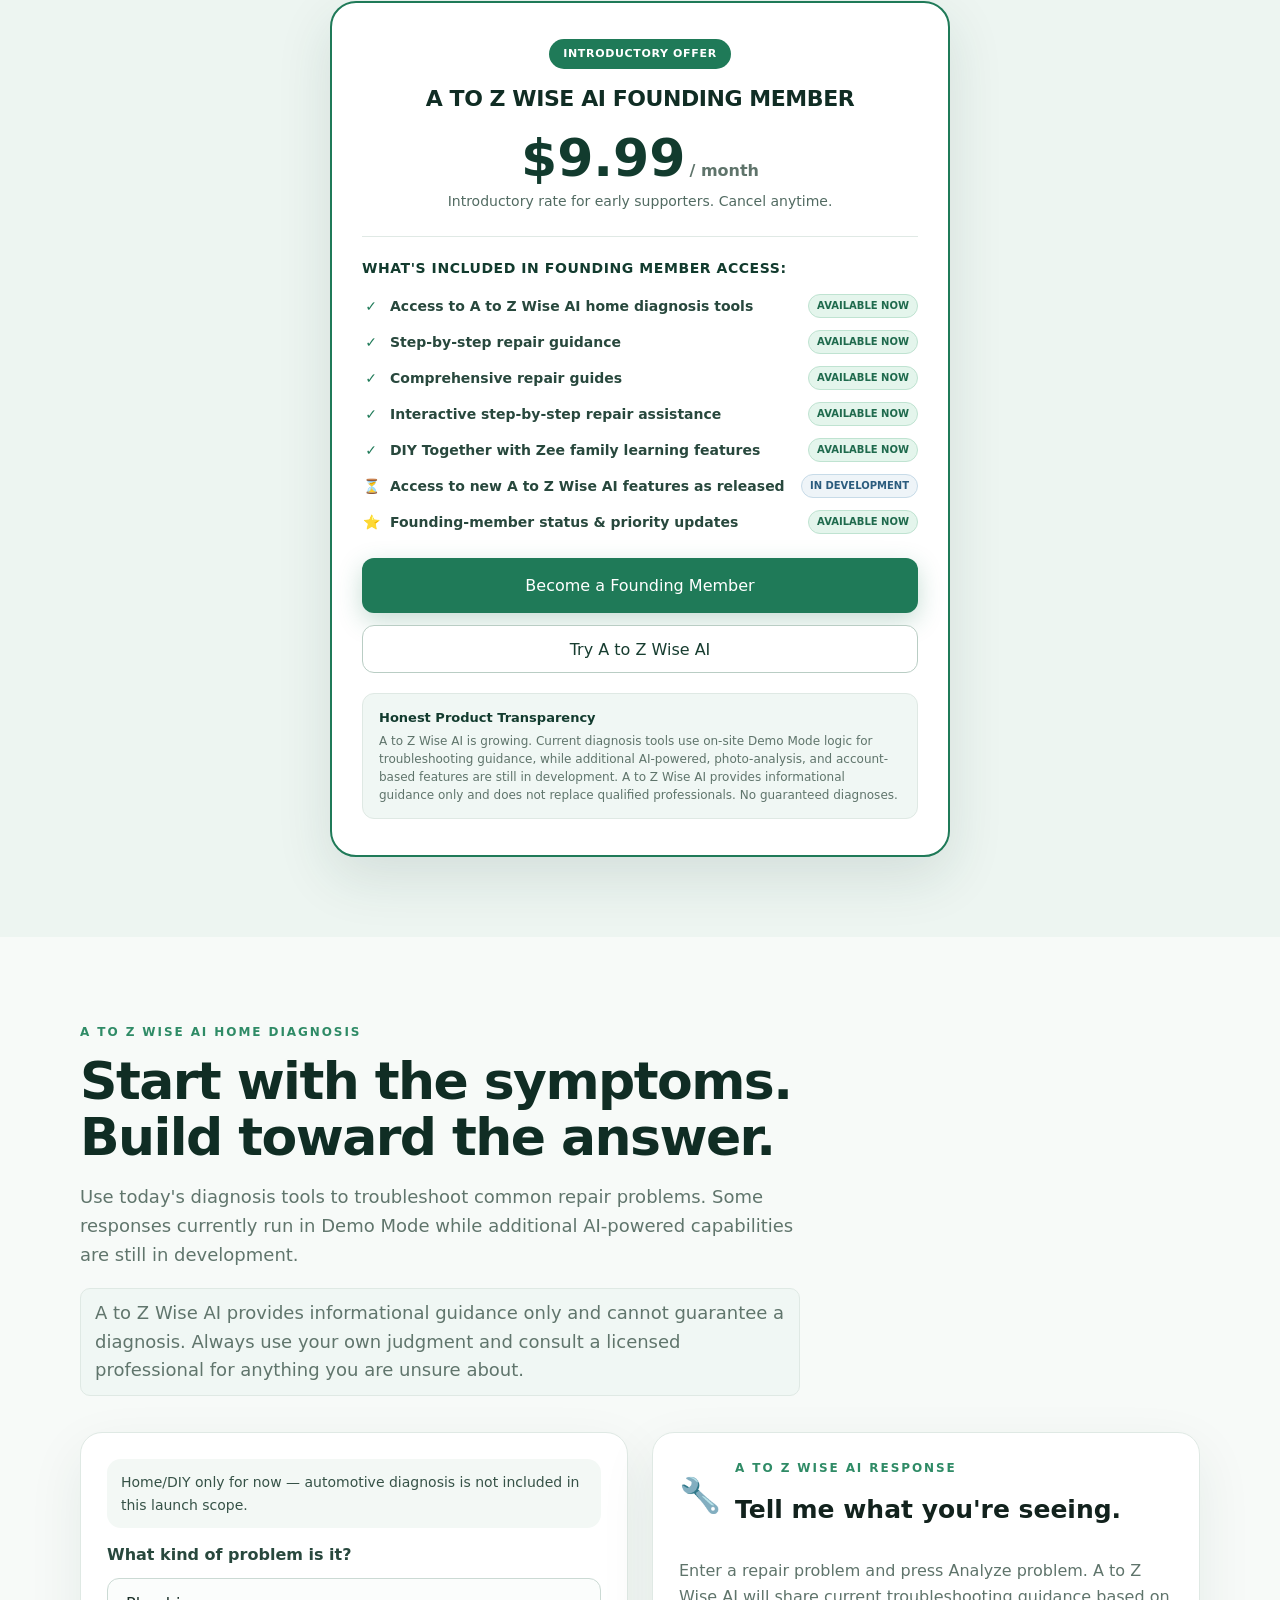
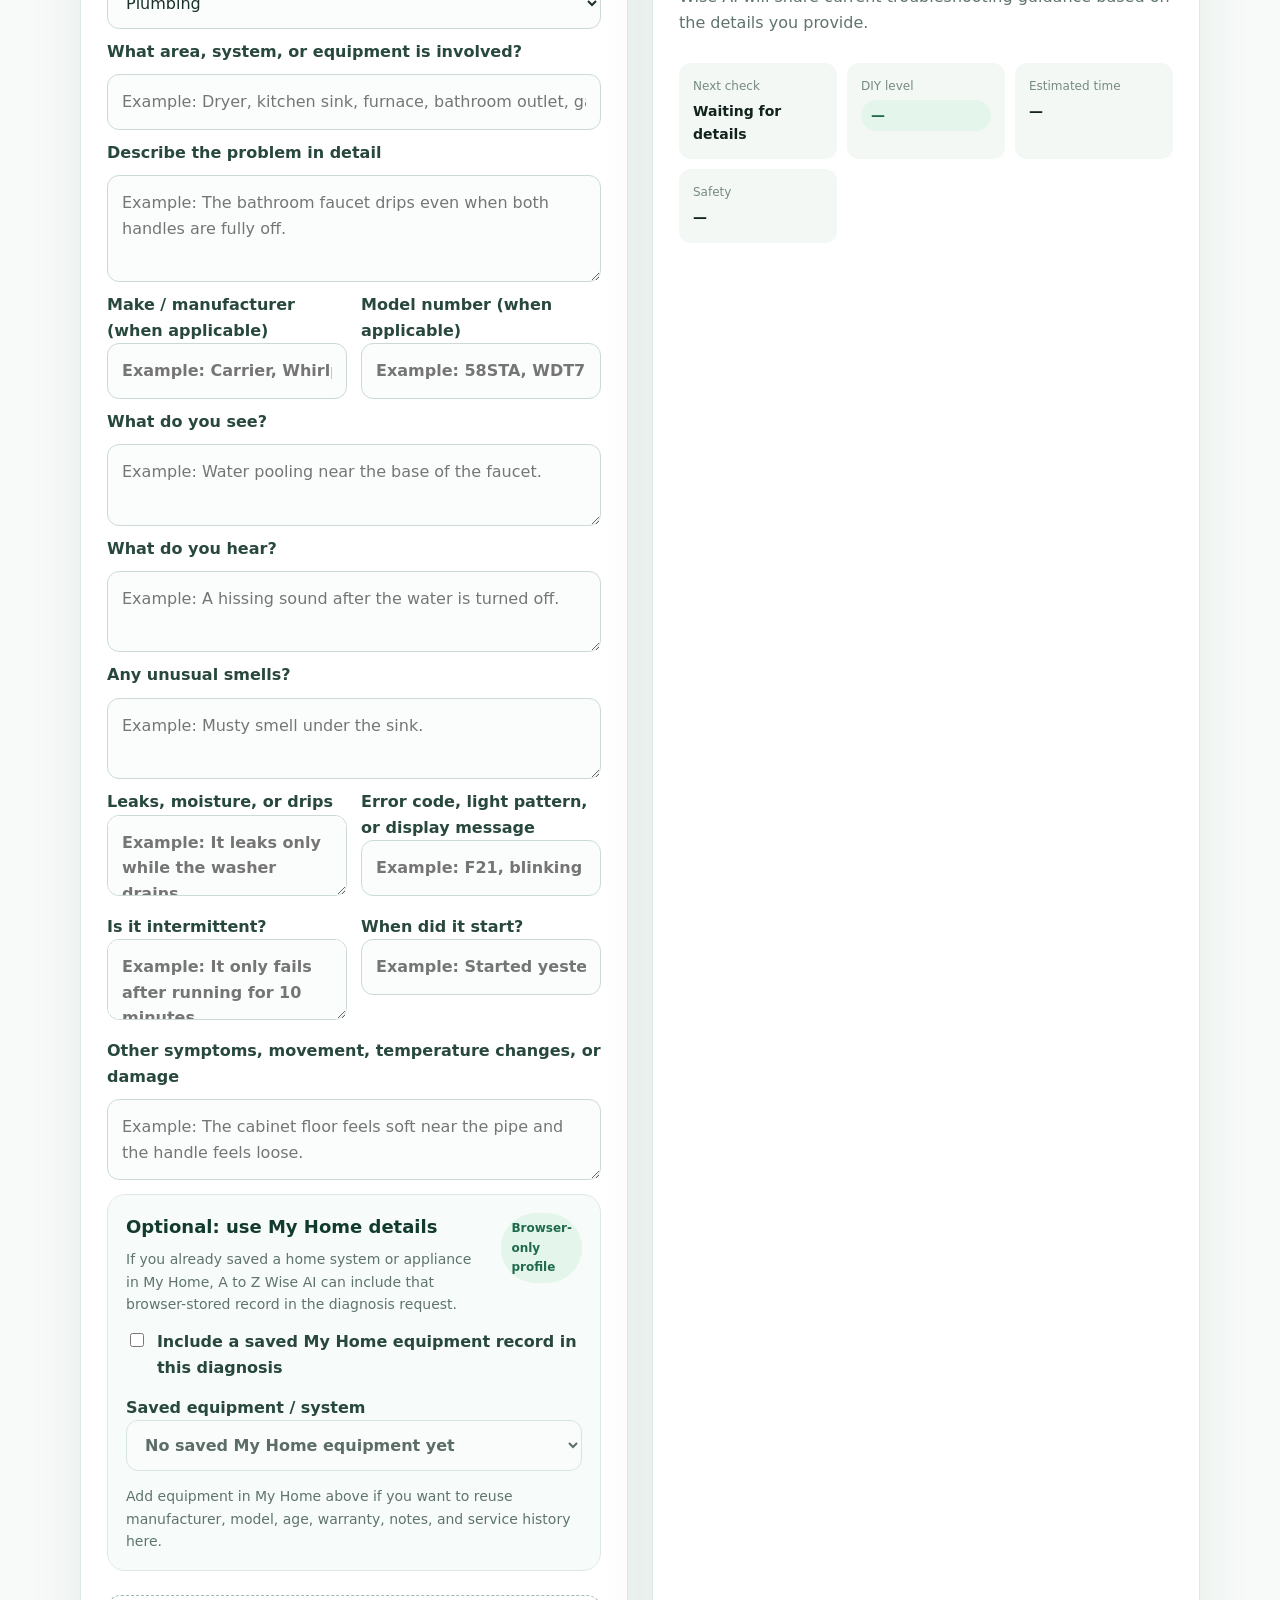
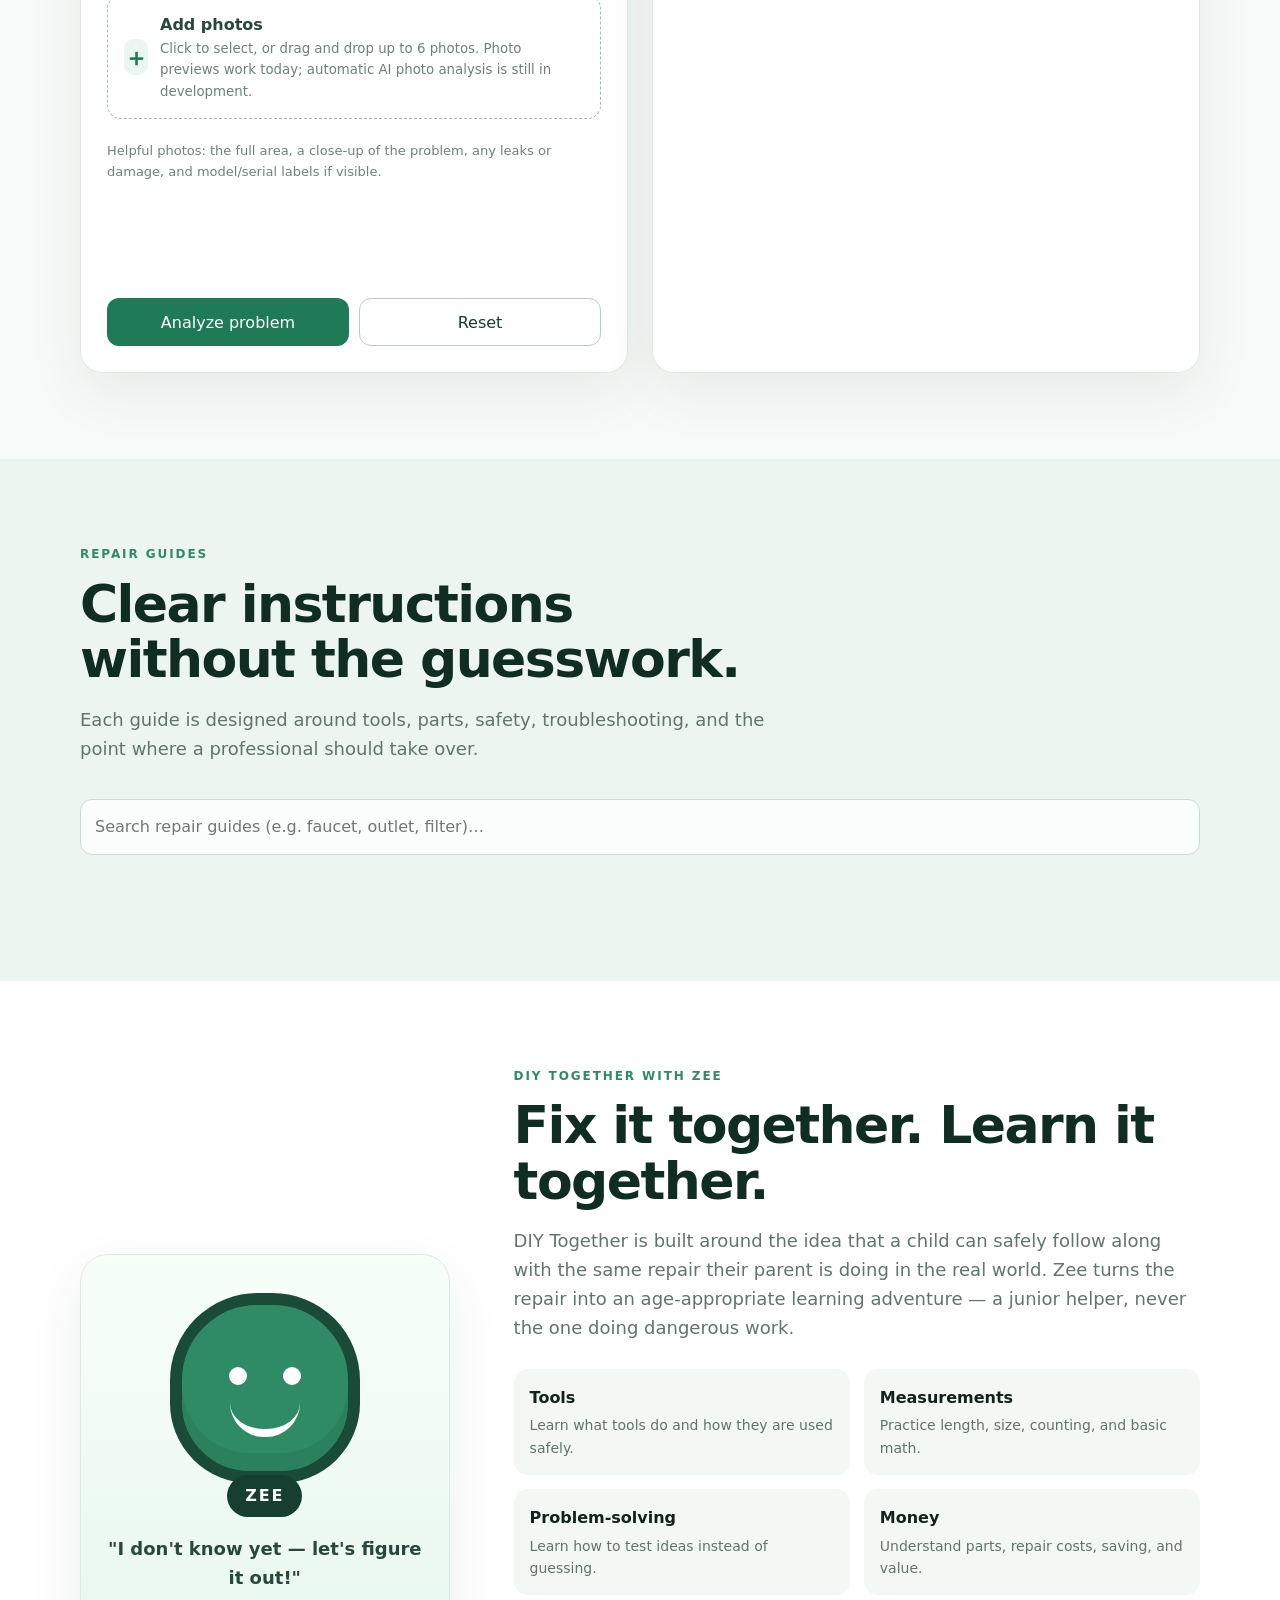
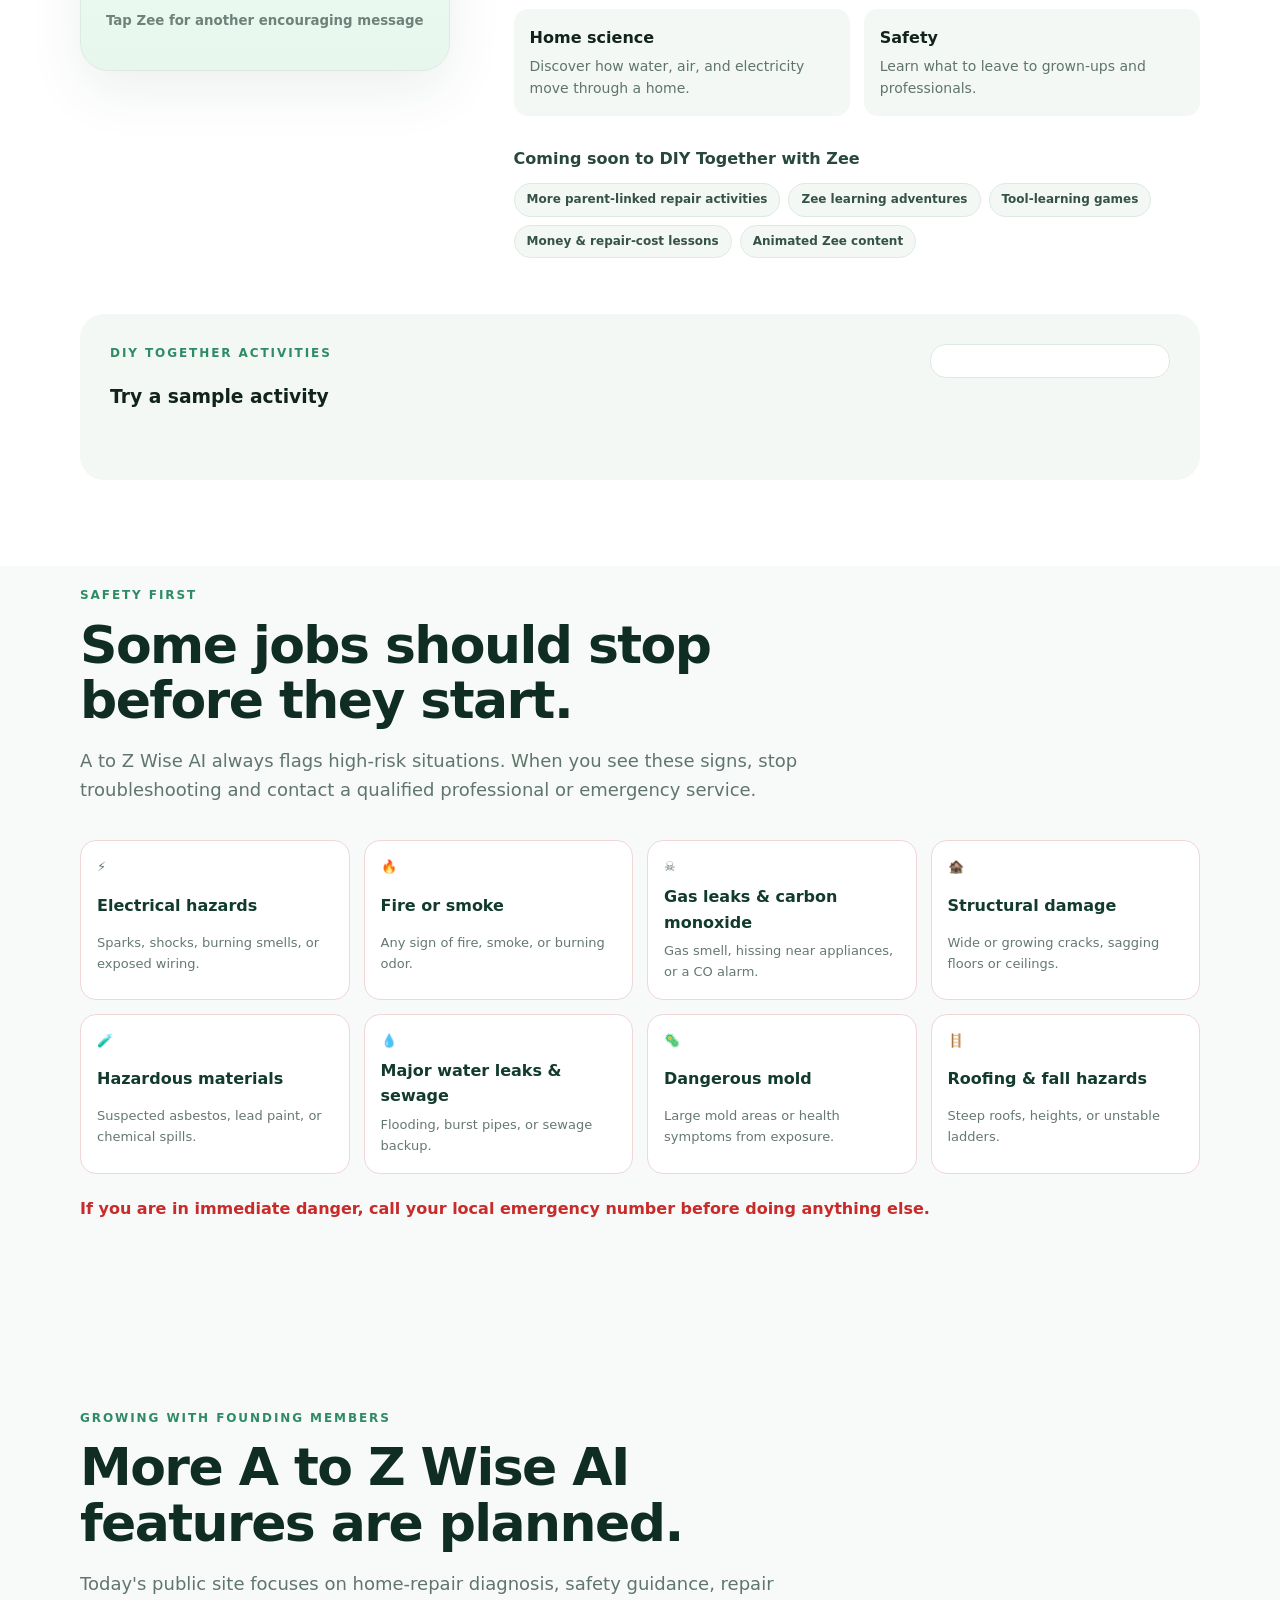
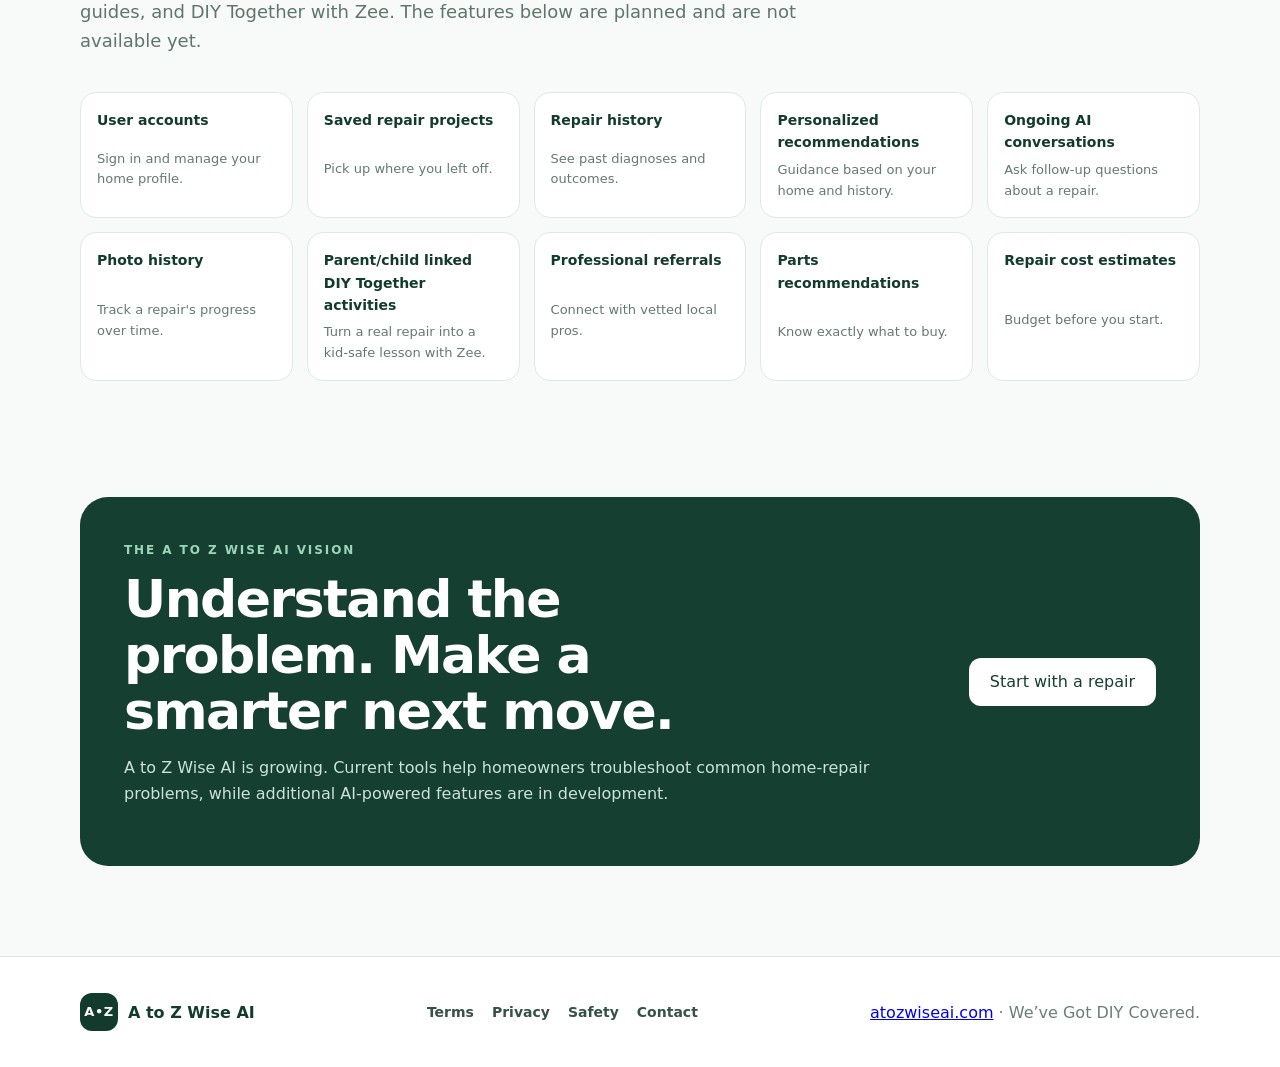
==== commit 10ee18c5: "Add My Home document and warranty UI Co-authored-by: AC7596 <315341438+AC7596@users.noreply.github.c" ====
--- a/index.html
+++ b/index.html
@@ -489,9 +489,64 @@
           <section class="my-home-card my-home-backup-card">
             <div class="my-home-card-header">
               <div>
-                <div class="eyebrow">Backup & import</div>
-                <h3>Keep a homeowner-controlled JSON copy</h3>
-              </div>
+                <div class="eyebrow">Documents, warranties, backup & import</div>
+                <h3>Keep home-wide records and a homeowner-controlled JSON copy</h3>
+              </div>
+            </div>
+            <div class="my-home-detail-section">
+              <div class="my-home-section-header">
+                <h5>Property-wide documents &amp; warranties</h5>
+                <span>Use this for records that apply to the whole home instead of one exact equipment card.</span>
+              </div>
+              <form id="myHomePropertyDocumentForm" class="my-home-form">
+                <div class="my-home-form-grid my-home-reminder-grid">
+                  <label for="myHomePropertyDocumentName">
+                    Document name
+                    <input id="myHomePropertyDocumentName" name="name" type="text" placeholder="Roof warranty, home inspection, electrical permit..." required />
+                  </label>
+                  <label for="myHomePropertyDocumentType">
+                    Document type
+                    <select id="myHomePropertyDocumentType" name="type">
+                      <option value="Owner's Manual">Owner's Manual</option>
+                      <option value="Warranty">Warranty</option>
+                      <option value="Receipt">Receipt</option>
+                      <option value="Installation Document">Installation Document</option>
+                      <option value="Service Document">Service Document</option>
+                      <option value="Parts Information">Parts Information</option>
+                      <option value="Other">Other</option>
+                    </select>
+                  </label>
+                  <label class="my-home-full" for="myHomePropertyDocumentUrl">
+                    Official manufacturer or retailer URL
+                    <input id="myHomePropertyDocumentUrl" name="url" type="url" inputmode="url" placeholder="https://manufacturer.example/document-or-warranty" />
+                  </label>
+                  <label for="myHomePropertyWarrantyProvider">
+                    Warranty provider
+                    <input id="myHomePropertyWarrantyProvider" name="warrantyProvider" type="text" placeholder="Builder, installer, manufacturer, retailer..." />
+                  </label>
+                  <label for="myHomePropertyWarrantyNumber">
+                    Warranty number
+                    <input id="myHomePropertyWarrantyNumber" name="warrantyNumber" type="text" placeholder="Warranty or contract number" />
+                  </label>
+                  <label for="myHomePropertyWarrantyStart">
+                    Warranty start date
+                    <input id="myHomePropertyWarrantyStart" name="warrantyStartDate" type="date" />
+                  </label>
+                  <label for="myHomePropertyWarrantyExpiration">
+                    Warranty expiration date
+                    <input id="myHomePropertyWarrantyExpiration" name="warrantyExpirationDate" type="date" />
+                  </label>
+                  <label class="my-home-full" for="myHomePropertyDocumentNotes">
+                    Notes
+                    <textarea id="myHomePropertyDocumentNotes" name="notes" rows="3" placeholder="Coverage details, proof requirements, contractor scope, or homeowner notes"></textarea>
+                  </label>
+                </div>
+                <div class="my-home-card-actions">
+                  <button type="submit" class="btn primary">Add property-wide document or warranty</button>
+                </div>
+              </form>
+              <div id="myHomePropertyDocumentList"></div>
+              <p id="myHomePropertyDocumentEmpty" class="empty-state">No property-wide documents or warranties have been added yet.</p>
             </div>
             <p class="my-home-browser-note">
               Downloading creates a local JSON backup file from this browser. Import only valid A to Z Wise AI My Home backups.
--- a/styles.css
+++ b/styles.css
@@ -211,6 +211,10 @@
 .my-home-document-list li{background:#f8fbf9;border:1px solid #e1ece7;border-radius:14px;padding:14px;display:grid;gap:4px}
 .my-home-document-list strong{color:#123b2e}
 .my-home-document-list a{color:#1f7a58;word-break:break-word}
+.my-home-document-meta{display:grid;grid-template-columns:repeat(2,minmax(0,1fr));gap:10px;margin-top:6px}
+.my-home-document-meta div{background:#f3f8f5;border-radius:12px;padding:12px}
+.my-home-document-meta span{display:block;font-size:11px;color:#6e827a;font-weight:800;text-transform:uppercase;letter-spacing:.05em;margin-bottom:4px}
+.my-home-document-meta strong{display:block;font-size:14px;color:#123b2e}
 .my-home-subentry{border-radius:16px;padding:16px}
 .my-home-reminder-form-grid,.my-home-reminder-grid{grid-template-columns:repeat(auto-fit,minmax(220px,1fr))}
 .my-home-service-log-card{grid-area:service}
@@ -277,7 +281,7 @@
 .checkout-modal-content code{background:#f0f7f4;padding:2px 6px;border-radius:4px;font-size:12px;color:#1f7a58;border:1px solid #cbdad4;font-family:monospace;word-break:break-all}
 .checkout-modal-actions{display:flex;gap:10px;flex-wrap:wrap;margin-top:20px;justify-content:center}
 @media(max-width:980px){.my-home-intro,.my-home-grid,.my-home-form-grid-wide{grid-template-columns:1fr 1fr}.my-home-layout{grid-template-columns:1fr}.my-home-summary-card{position:static}}
-@media(max-width:820px){.my-home-intro,.my-home-grid,.my-home-grid-secondary,.my-home-form-grid,.my-home-form-grid-wide,.my-home-inline-grid,.my-home-entry-grid,.my-home-reminder-grid,.my-home-reminder-form-grid{grid-template-columns:1fr}.my-home-grid-secondary{grid-template-areas:none}.my-home-entry-header,.my-home-section-header{flex-direction:column}.my-home-inline-actions,.my-home-remove-btn,.my-home-card-actions .btn{width:100%}.my-home-inline-actions .btn{width:100%}}
+@media(max-width:820px){.my-home-intro,.my-home-grid,.my-home-grid-secondary,.my-home-form-grid,.my-home-form-grid-wide,.my-home-inline-grid,.my-home-entry-grid,.my-home-reminder-grid,.my-home-reminder-form-grid,.my-home-document-meta{grid-template-columns:1fr}.my-home-grid-secondary{grid-template-areas:none}.my-home-entry-header,.my-home-section-header{flex-direction:column}.my-home-inline-actions,.my-home-remove-btn,.my-home-card-actions .btn{width:100%}.my-home-inline-actions .btn{width:100%}}
 @media(max-width:600px){.pricing-card{padding:24px 18px}.status-tag.live,.status-tag.coming{margin-left:0}.pricing-feature-list li{align-items:flex-start}.legal-card,.success-card,.my-home-card{padding:22px}.my-home-stats{grid-template-columns:1fr}}
 .diagnosis-card input,.diagnosis-context-card select{width:100%;border:1px solid #cbdad4;border-radius:12px;background:#fbfdfc;padding:14px;font:inherit;color:#1a3028}
 .diagnosis-inline-grid{display:grid;grid-template-columns:repeat(2,minmax(0,1fr));gap:14px}
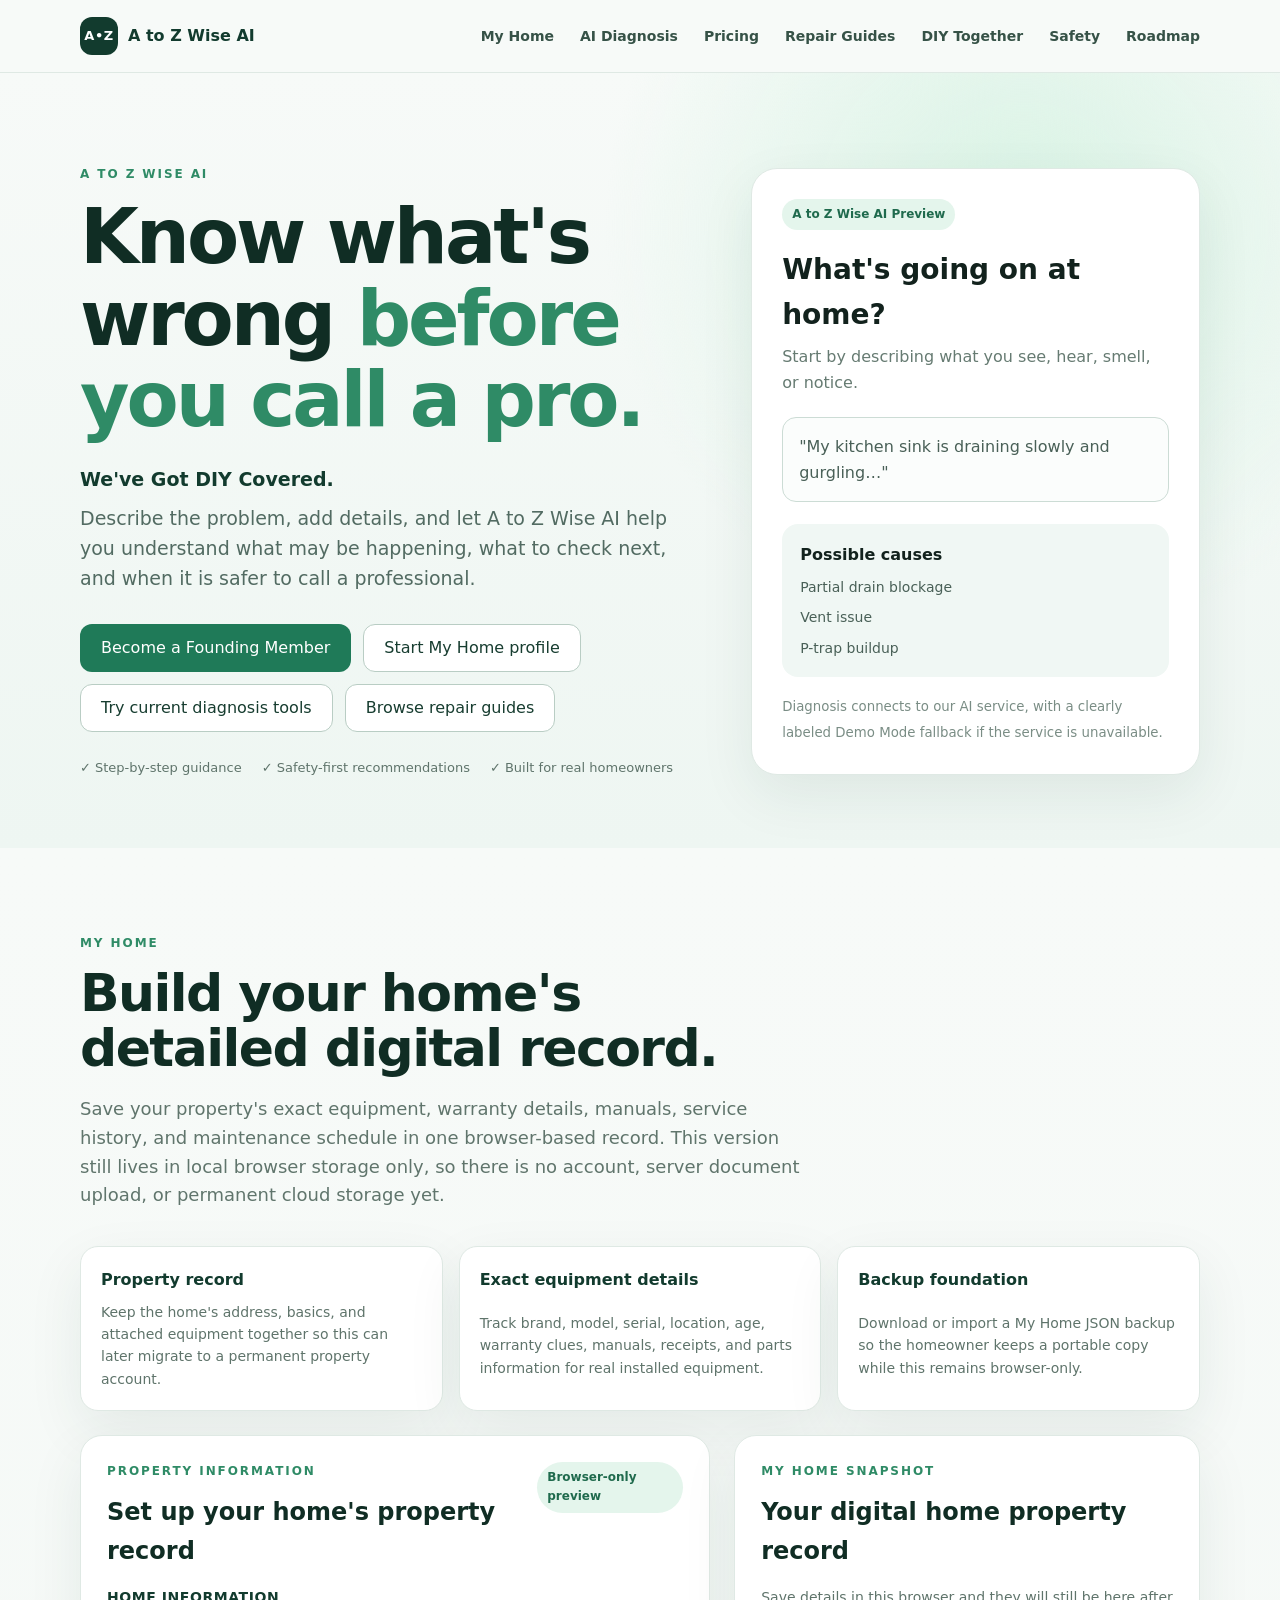
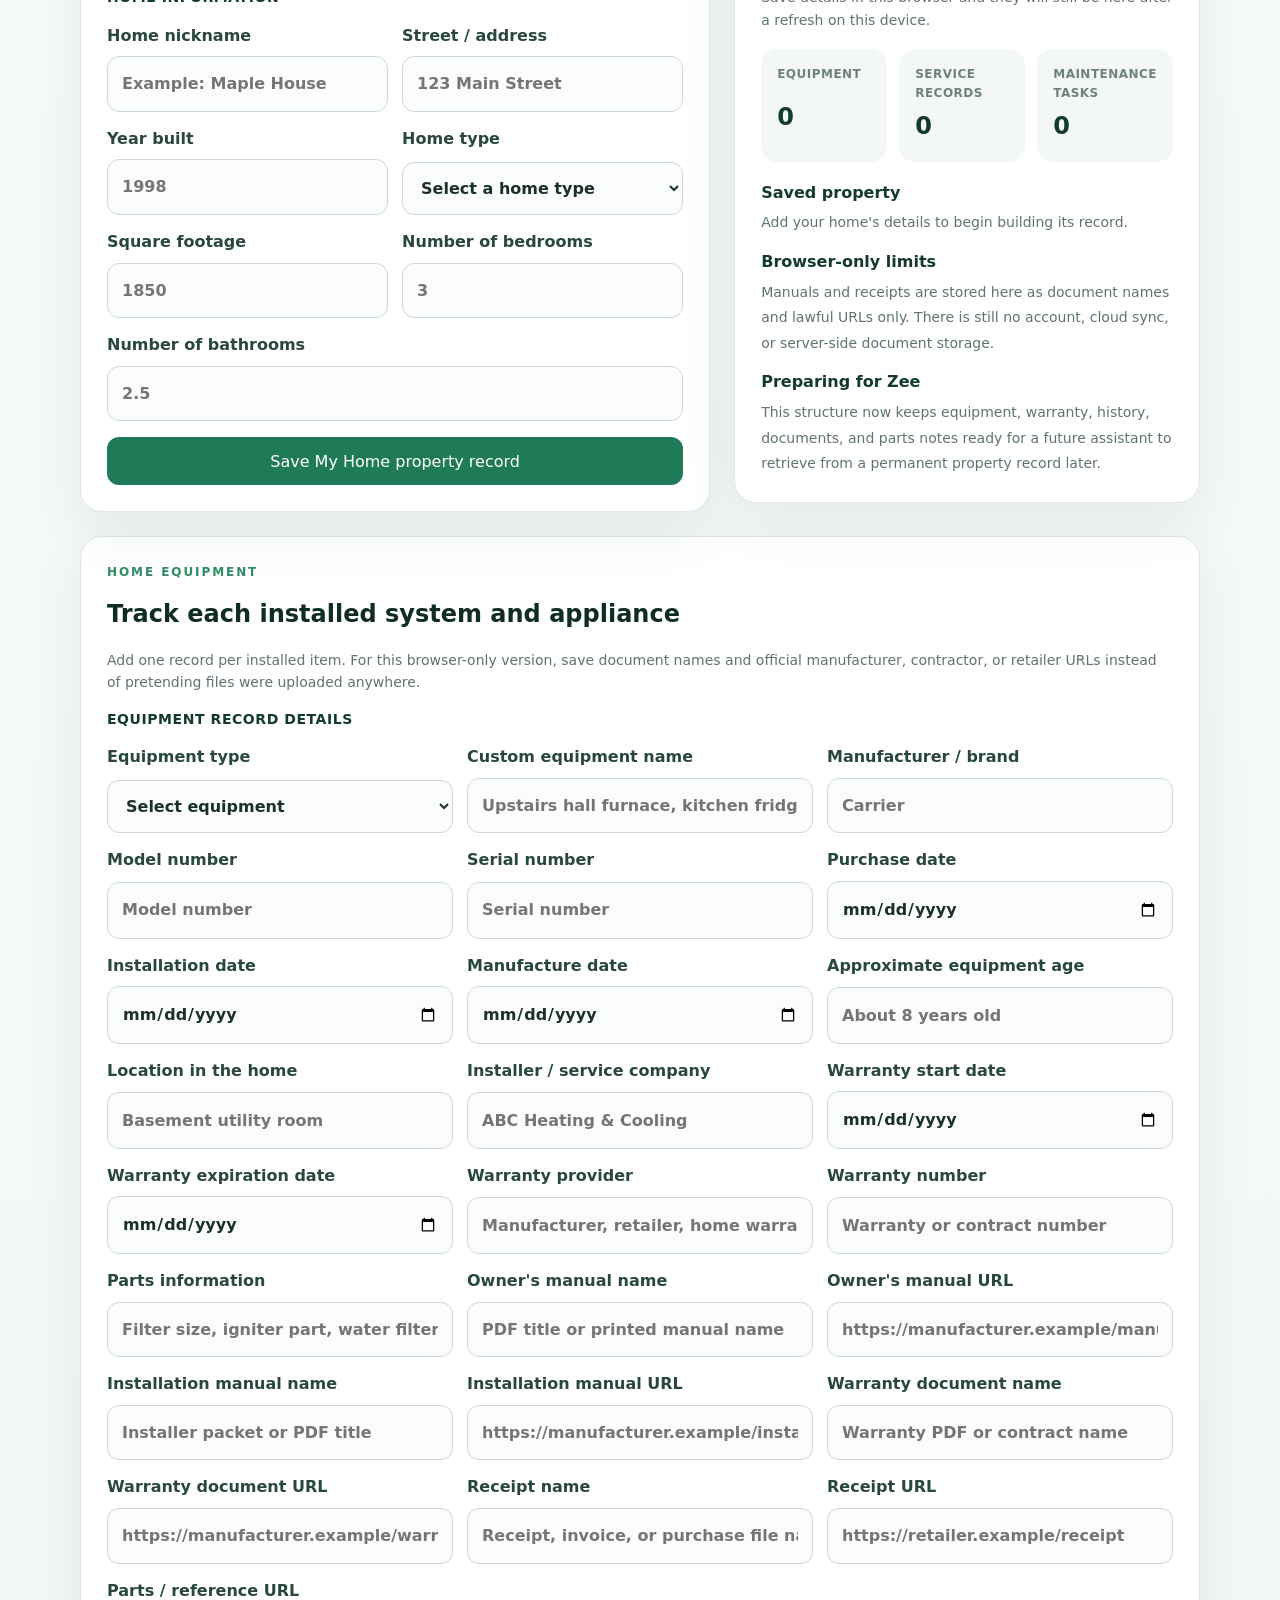
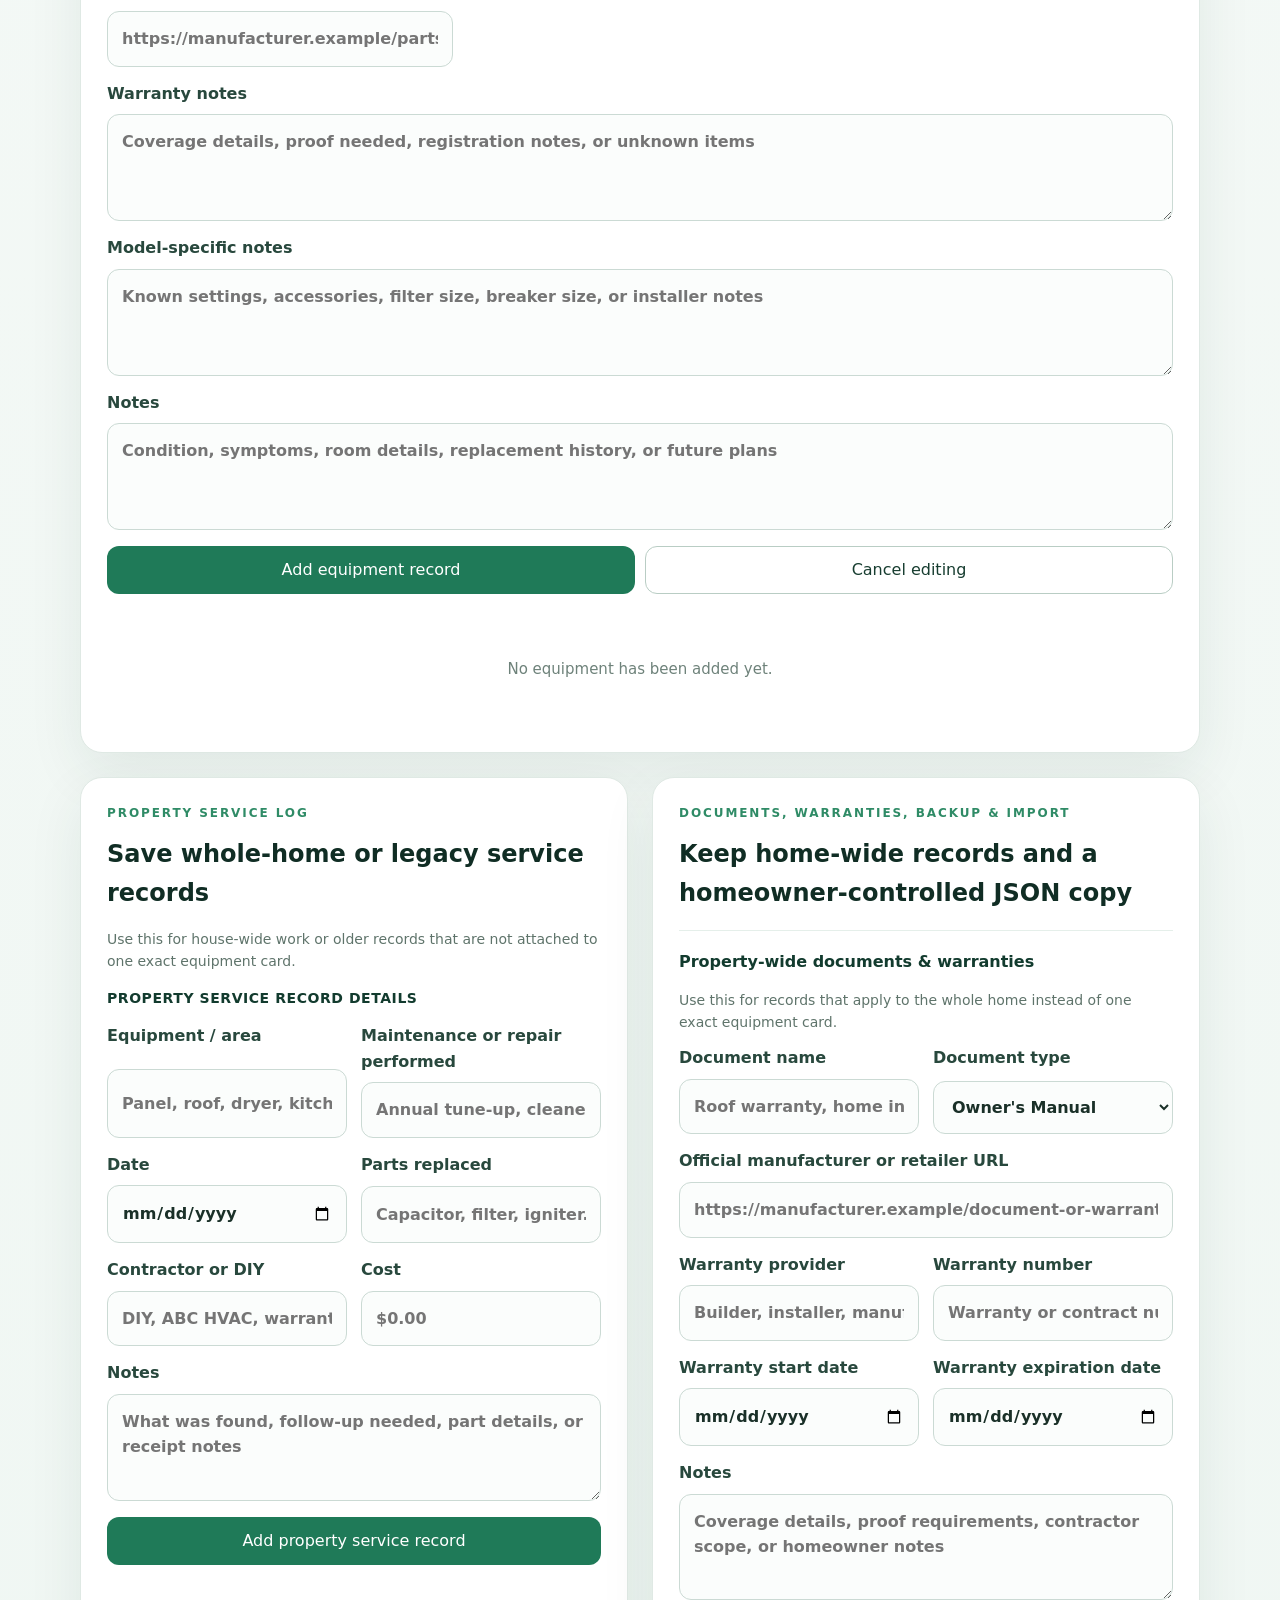
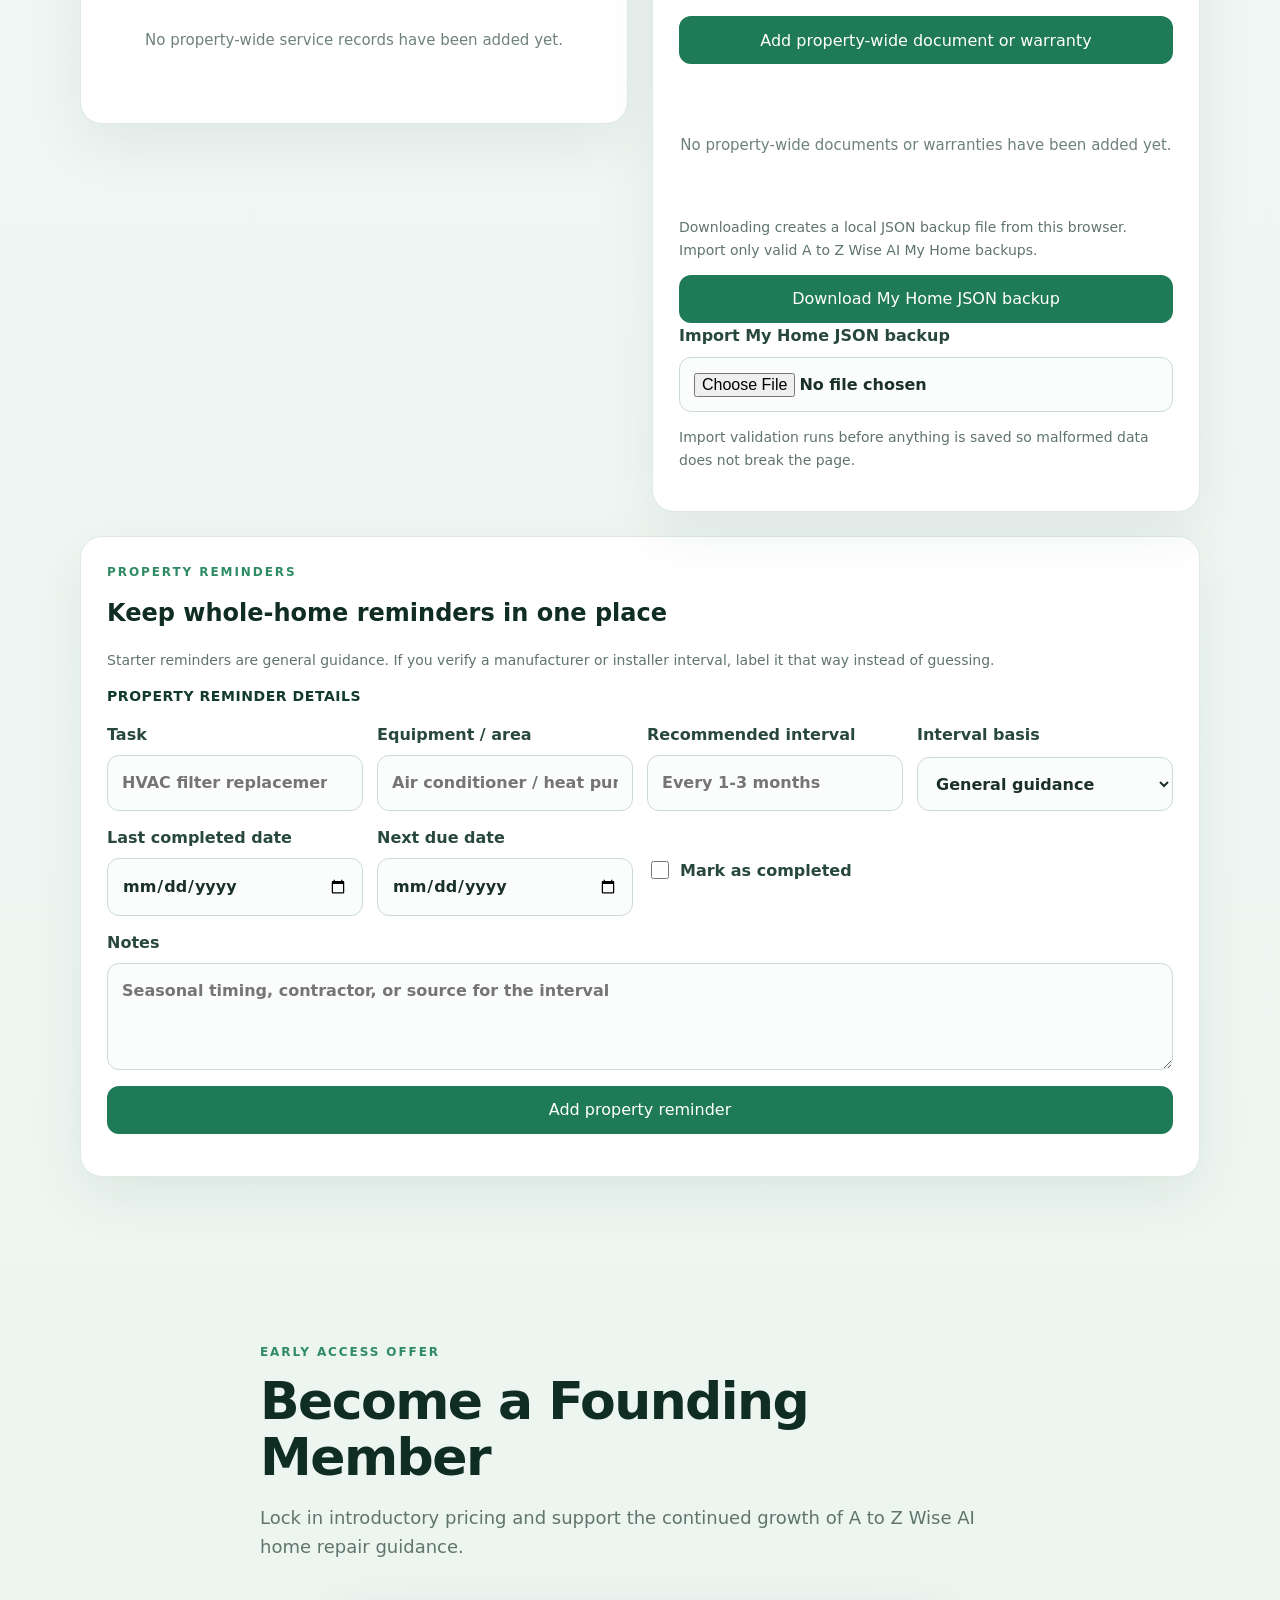
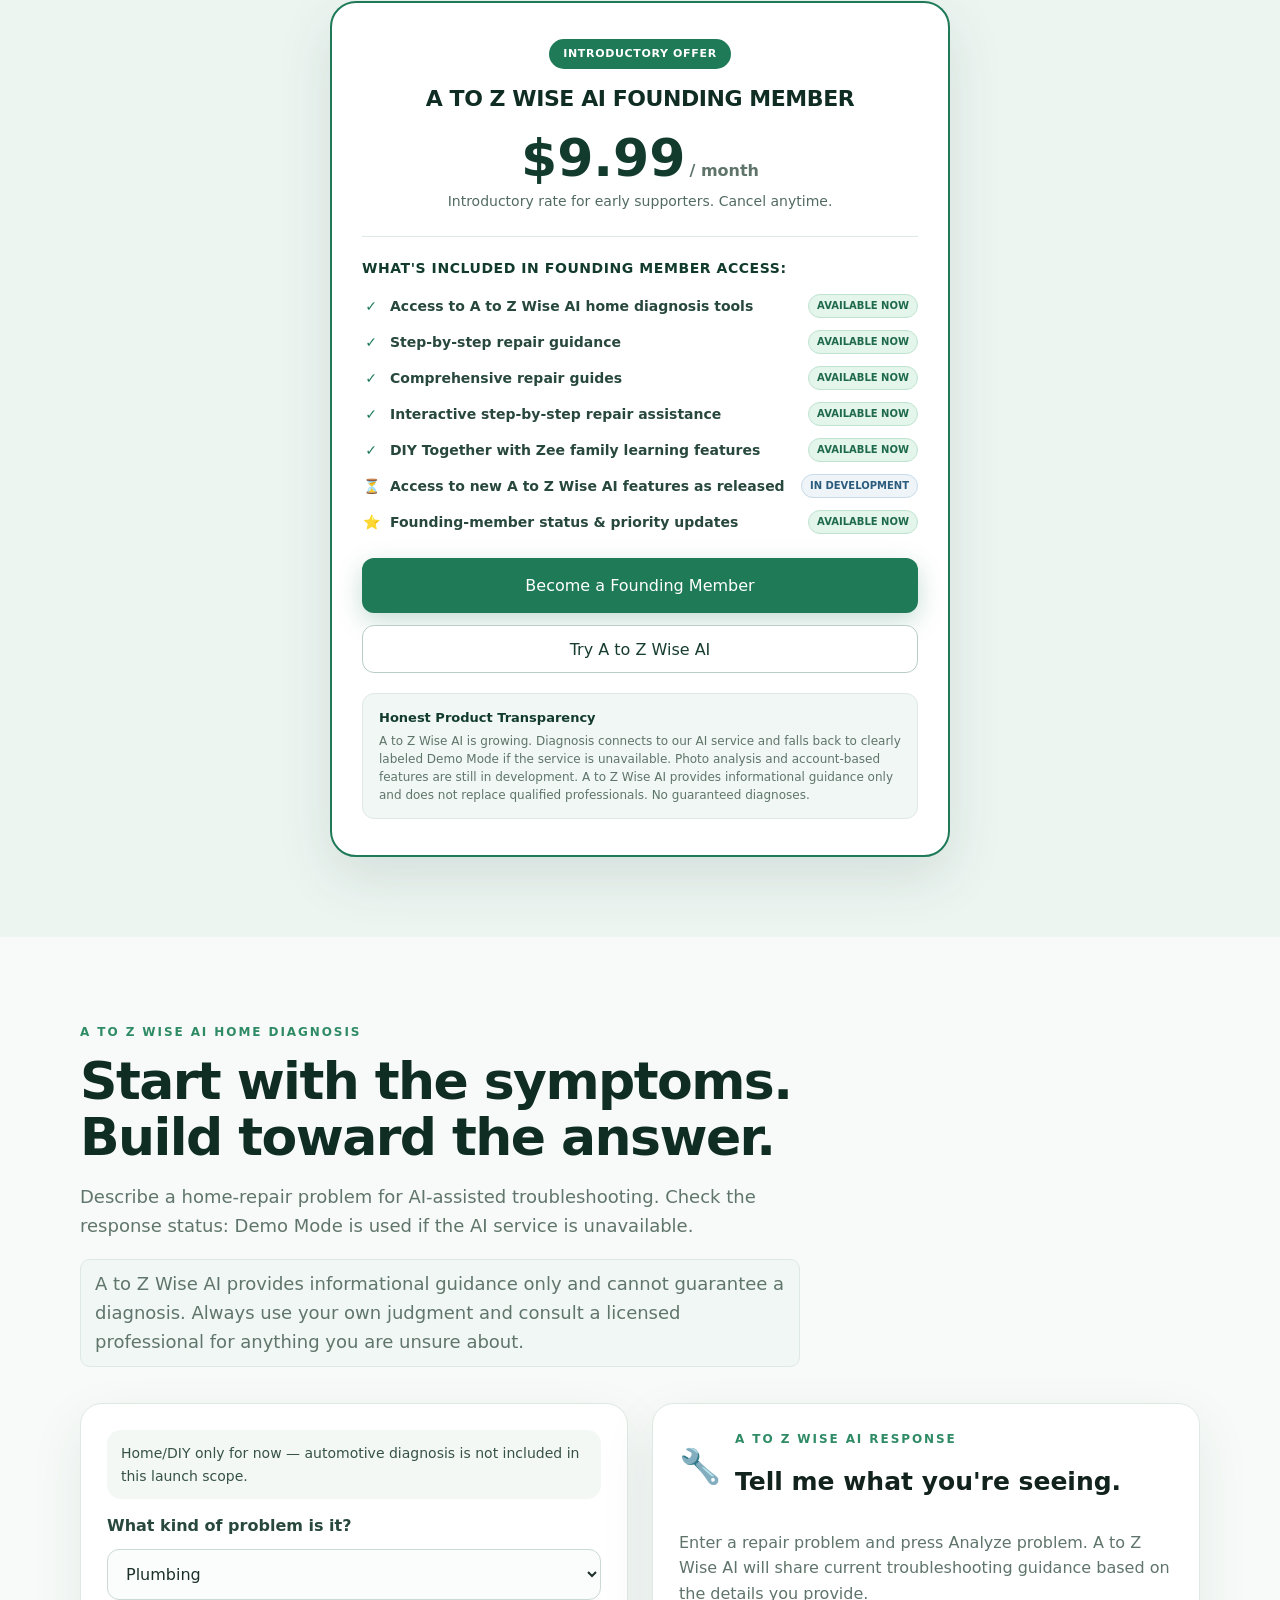
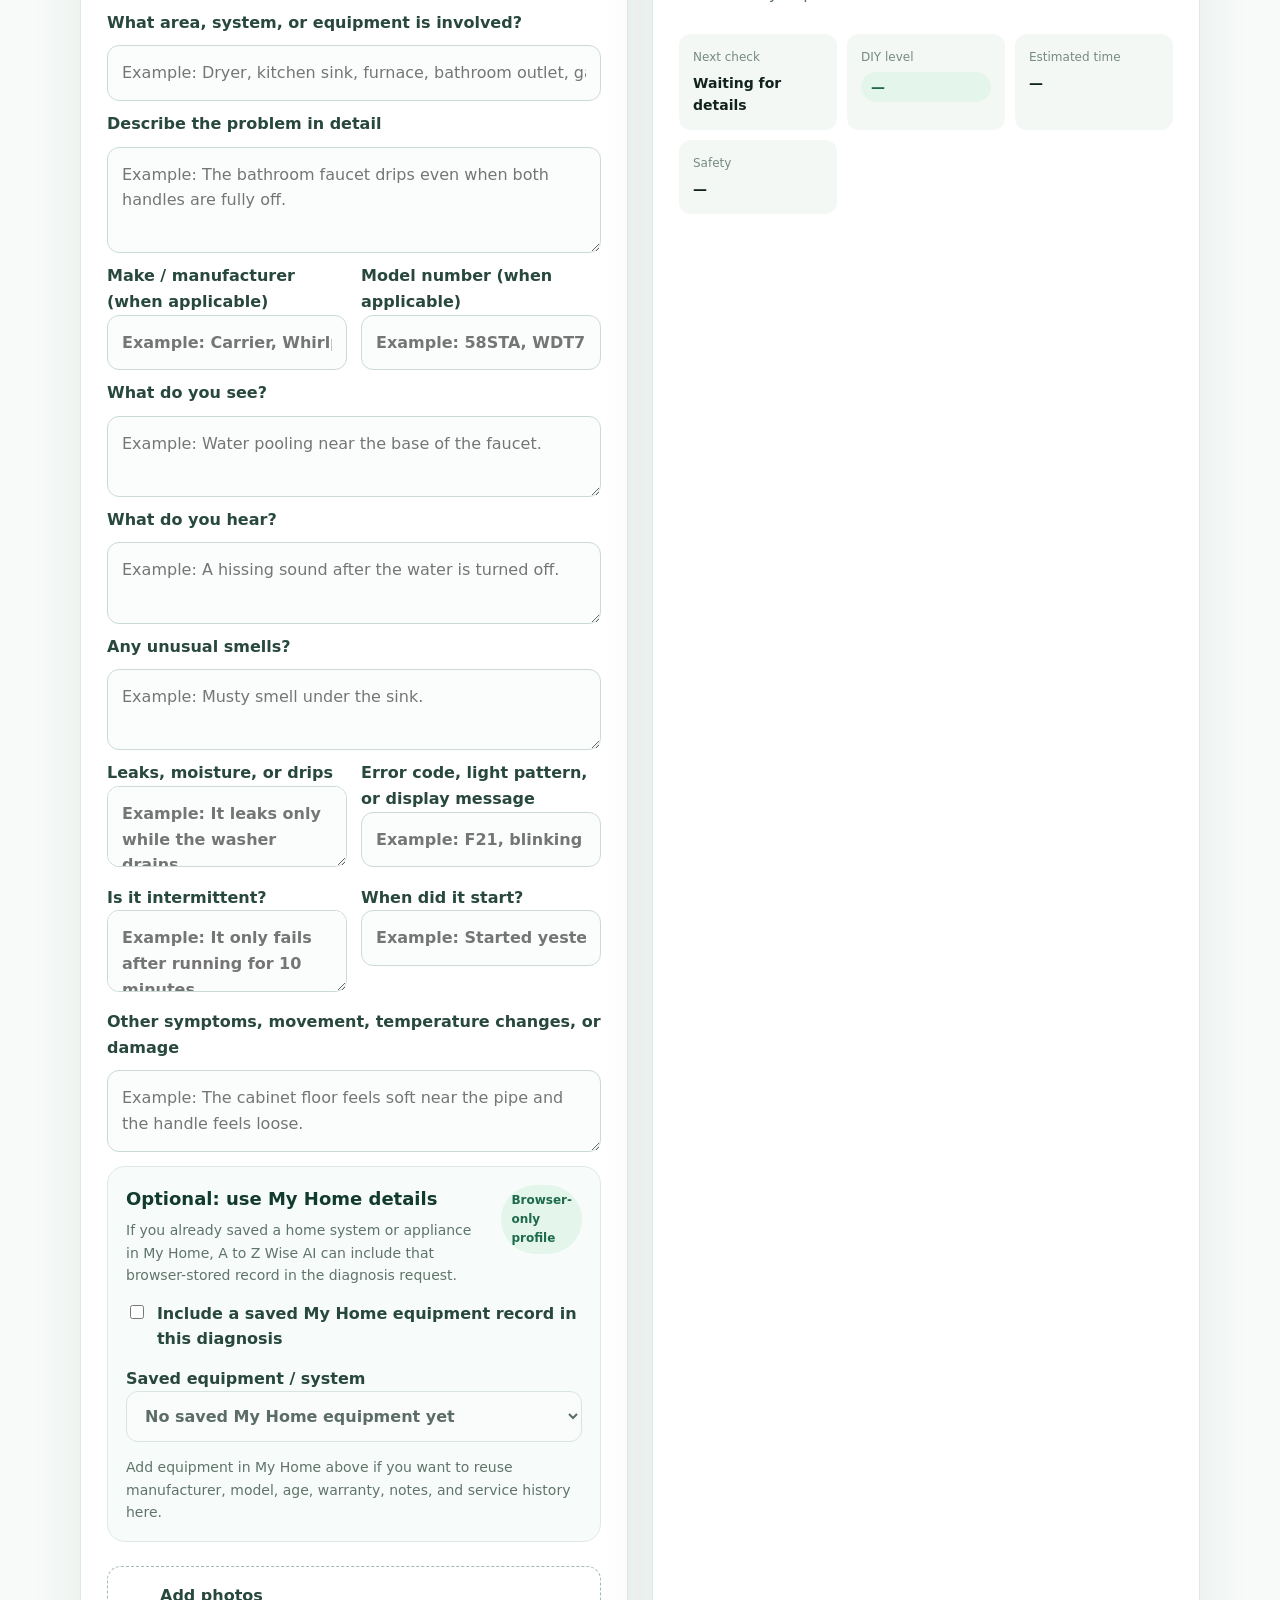
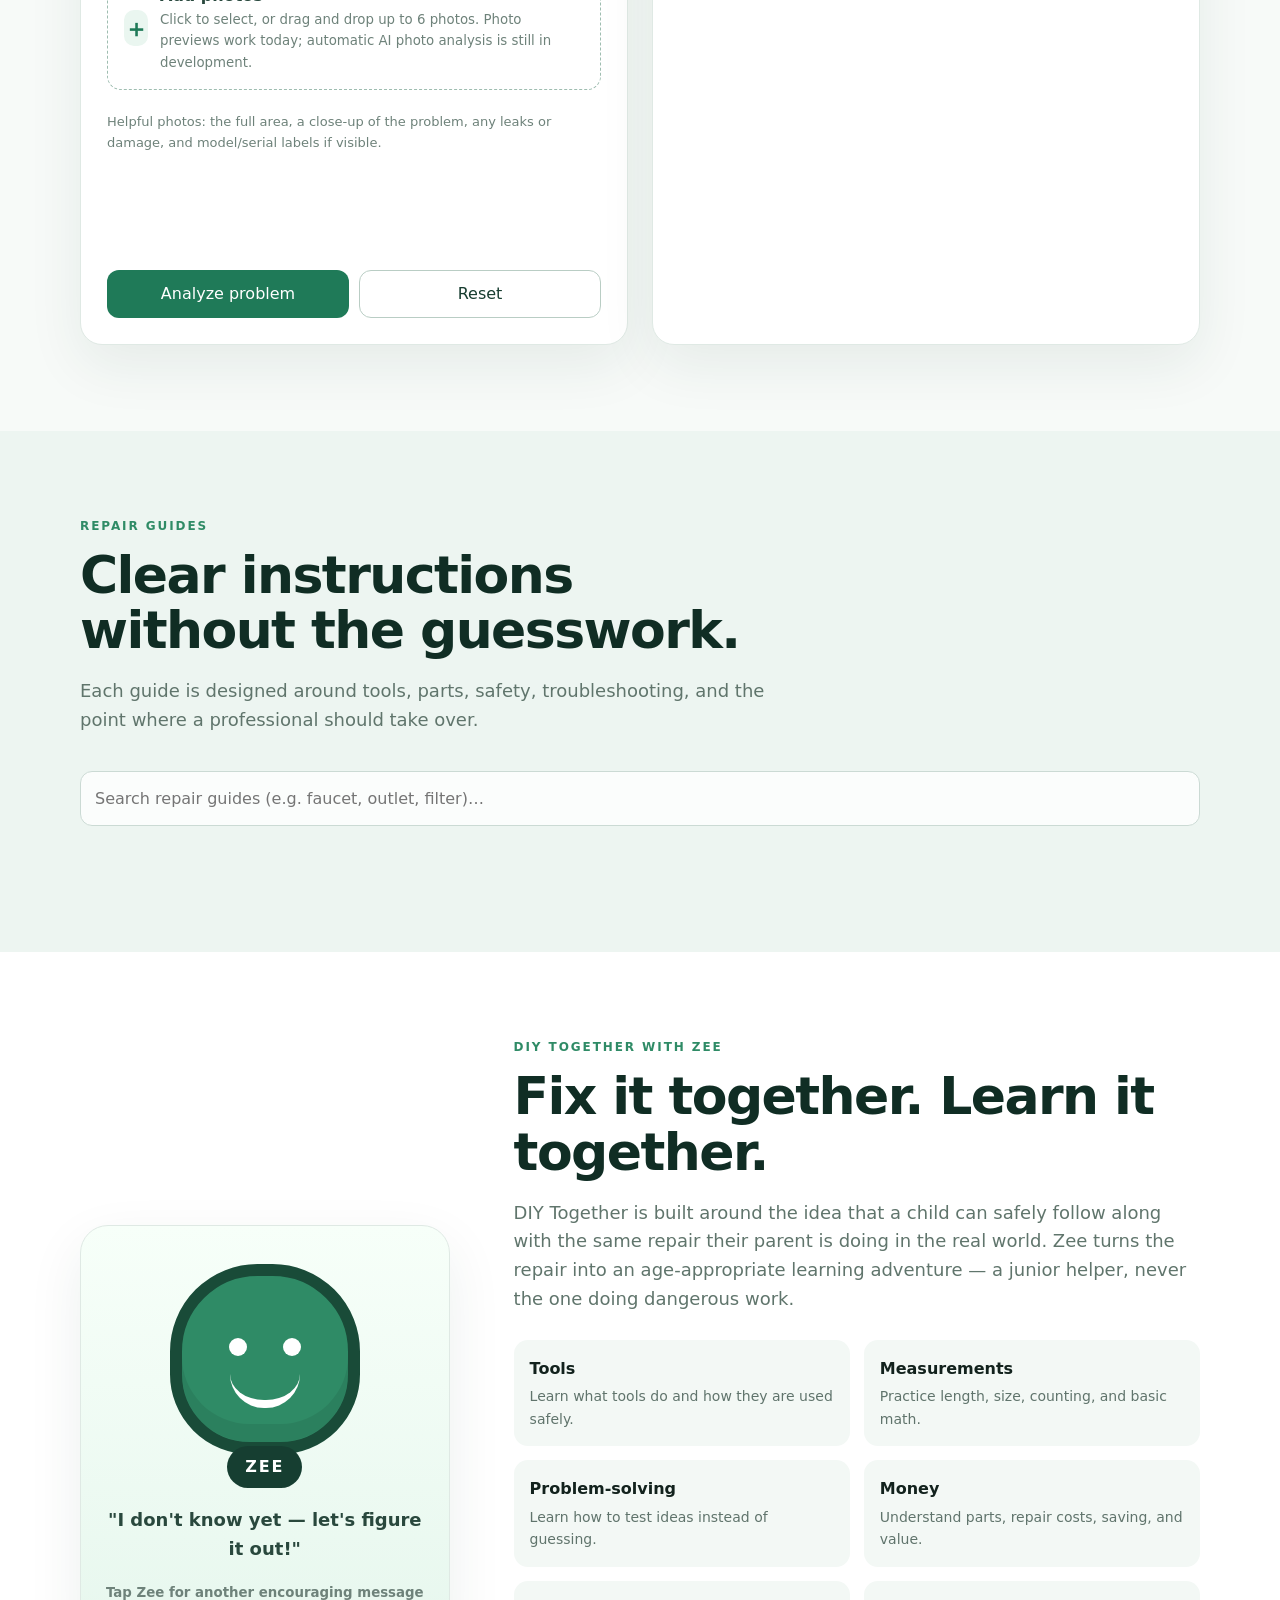
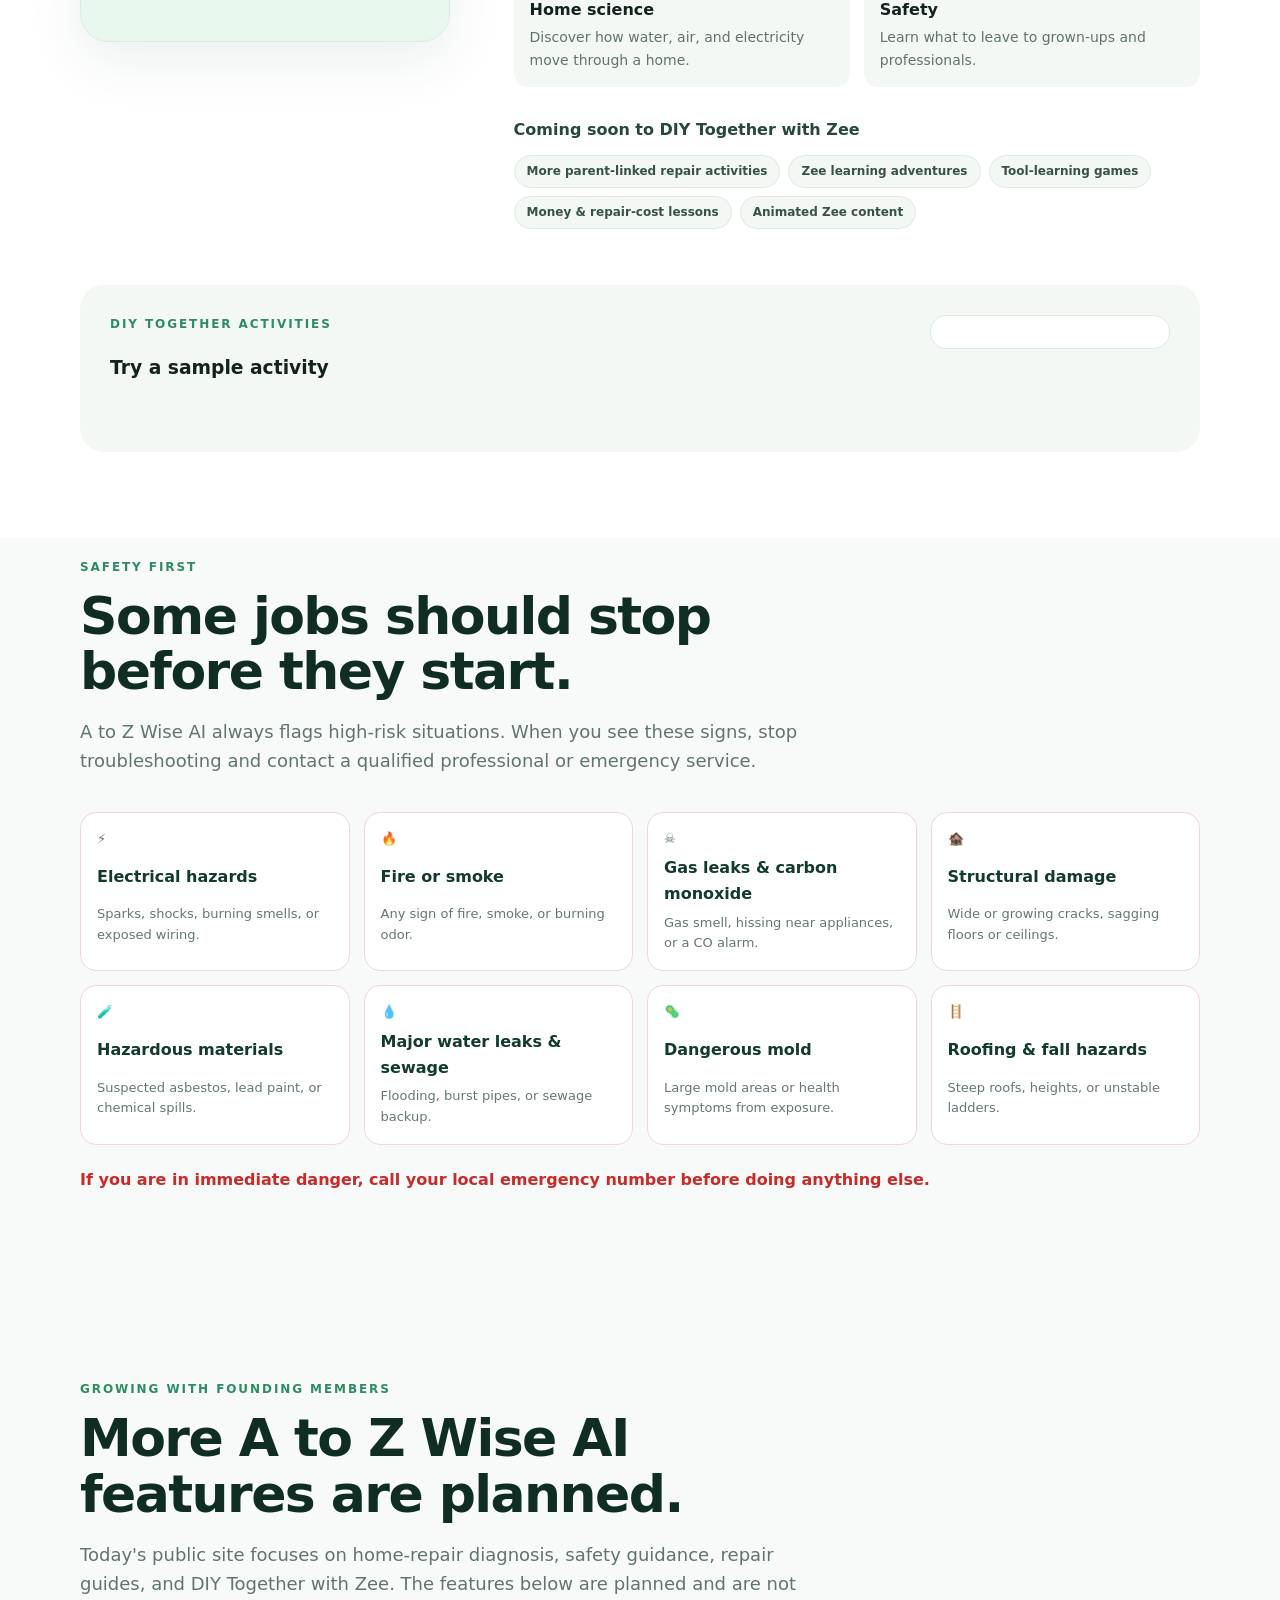
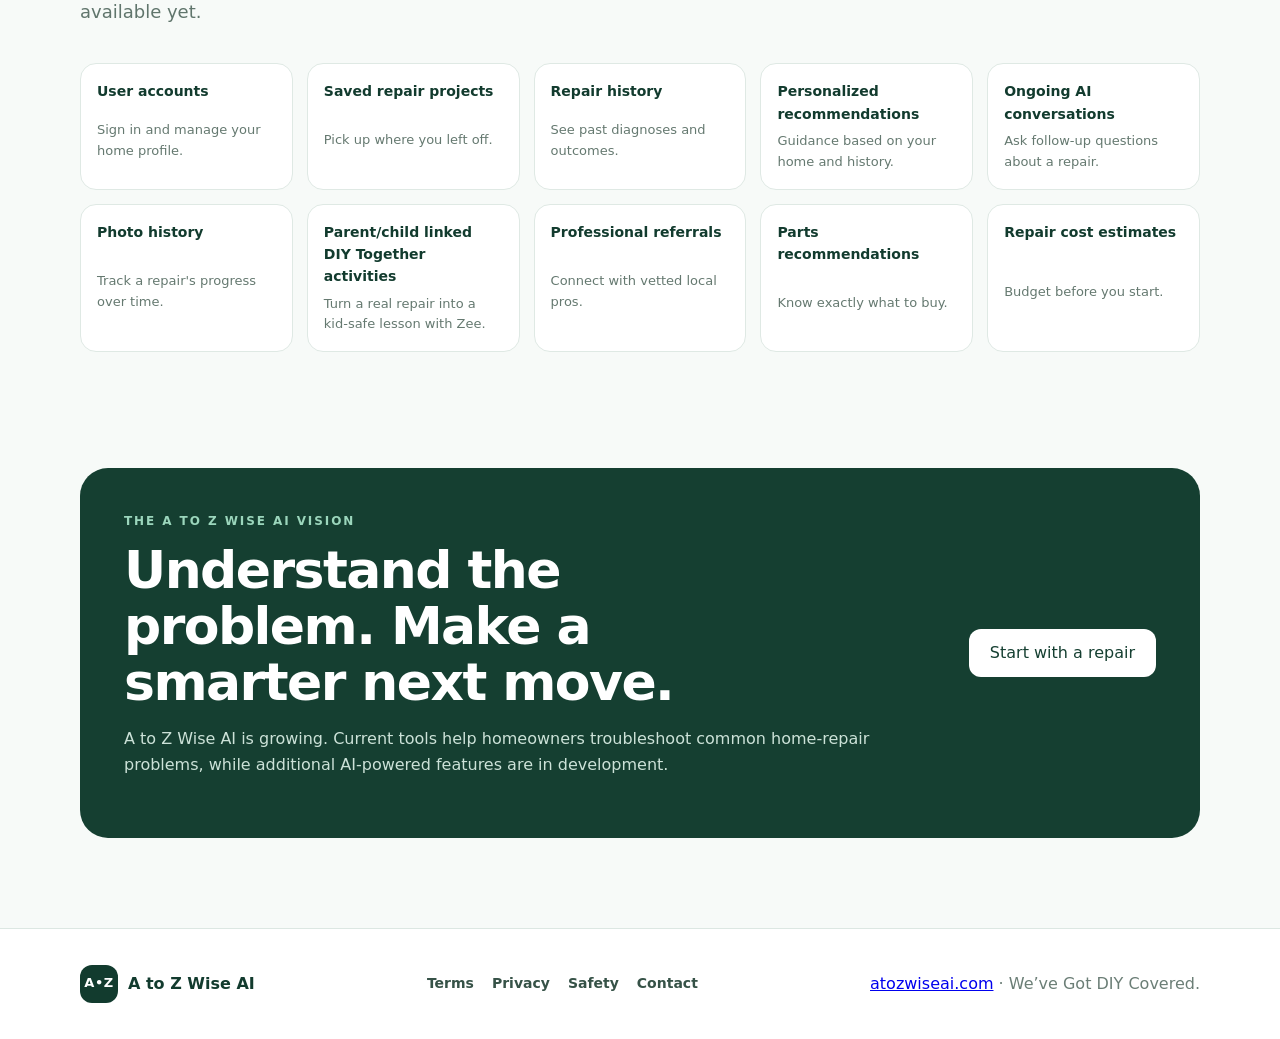
==== commit e8bf57d0: "Connect live diagnosis and distinguish precautions from danger alerts" ====
--- a/index.html
+++ b/index.html
@@ -20,7 +20,7 @@
     function endpoint) and the site will start sending real requests
     instead of using the local demo diagnosis engine.
   -->
-  <meta name="atozwiseai-backend-url" content="" />
+  <meta name="atozwiseai-backend-url" content="https://a-to-z-wise-ai-backend.ad9259465.workers.dev" />
   <!-- Legacy compatibility key; safe to keep empty. -->
   <meta name="fixwise-backend-url" content="" />
   <!--
@@ -94,7 +94,7 @@
             <span>Vent issue</span>
             <span>P-trap buildup</span>
           </div>
-          <small>Public site defaults to Demo Mode until secure backend deployment and provider credentials are configured.</small>
+          <small>Diagnosis connects to our AI service, with a clearly labeled Demo Mode fallback if the service is unavailable.</small>
         </div>
       </div>
     </section>
@@ -637,7 +637,7 @@
             <div class="pricing-transparency">
               <strong>Honest Product Transparency</strong>
               <p>
-                A to Z Wise AI is growing. Current diagnosis tools use on-site Demo Mode logic for troubleshooting guidance, while additional AI-powered, photo-analysis, and account-based features are still in development. A to Z Wise AI provides informational guidance only and does not replace qualified professionals. No guaranteed diagnoses.
+                A to Z Wise AI is growing. Diagnosis connects to our AI service and falls back to clearly labeled Demo Mode if the service is unavailable. Photo analysis and account-based features are still in development. A to Z Wise AI provides informational guidance only and does not replace qualified professionals. No guaranteed diagnoses.
               </p>
             </div>
           </div>
@@ -650,7 +650,7 @@
         <div class="section-heading">
           <div class="eyebrow">A to Z Wise AI Home Diagnosis</div>
           <h2>Start with the symptoms. Build toward the answer.</h2>
-          <p>Use today's diagnosis tools to troubleshoot common repair problems. Some responses currently run in Demo Mode while additional AI-powered capabilities are still in development.</p>
+          <p>Describe a home-repair problem for AI-assisted troubleshooting. Check the response status: Demo Mode is used if the AI service is unavailable.</p>
           <p class="disclaimer">
             A to Z Wise AI provides informational guidance only and cannot guarantee a diagnosis.
             Always use your own judgment and consult a licensed professional for anything you are unsure about.
--- a/styles.css
+++ b/styles.css
@@ -201,6 +201,7 @@
 .my-home-status-pill.active{background:#e4f5ec;color:#1f6a4d;border-color:#bfe3d1}
 .my-home-status-pill.expired,.my-home-status-pill.overdue{background:#fff1f1;color:#a53030;border-color:#f0c5c5}
 .my-home-status-pill.unknown{background:#eef4f8;color:#315e7d;border-color:#cfe0ea}
+.my-home-status-pill.document{background:#f1f5f3;color:#365247;border-color:#d6e3dc}
 .my-home-status-pill.upcoming{background:#eef8f4;color:#2f7257;border-color:#c7e2d5}
 .my-home-status-pill.due{background:#fff8e9;color:#8a5a12;border-color:#ecd6a1}
 .my-home-status-pill.completed{background:#edf3ff;color:#31529a;border-color:#c9d6ff}
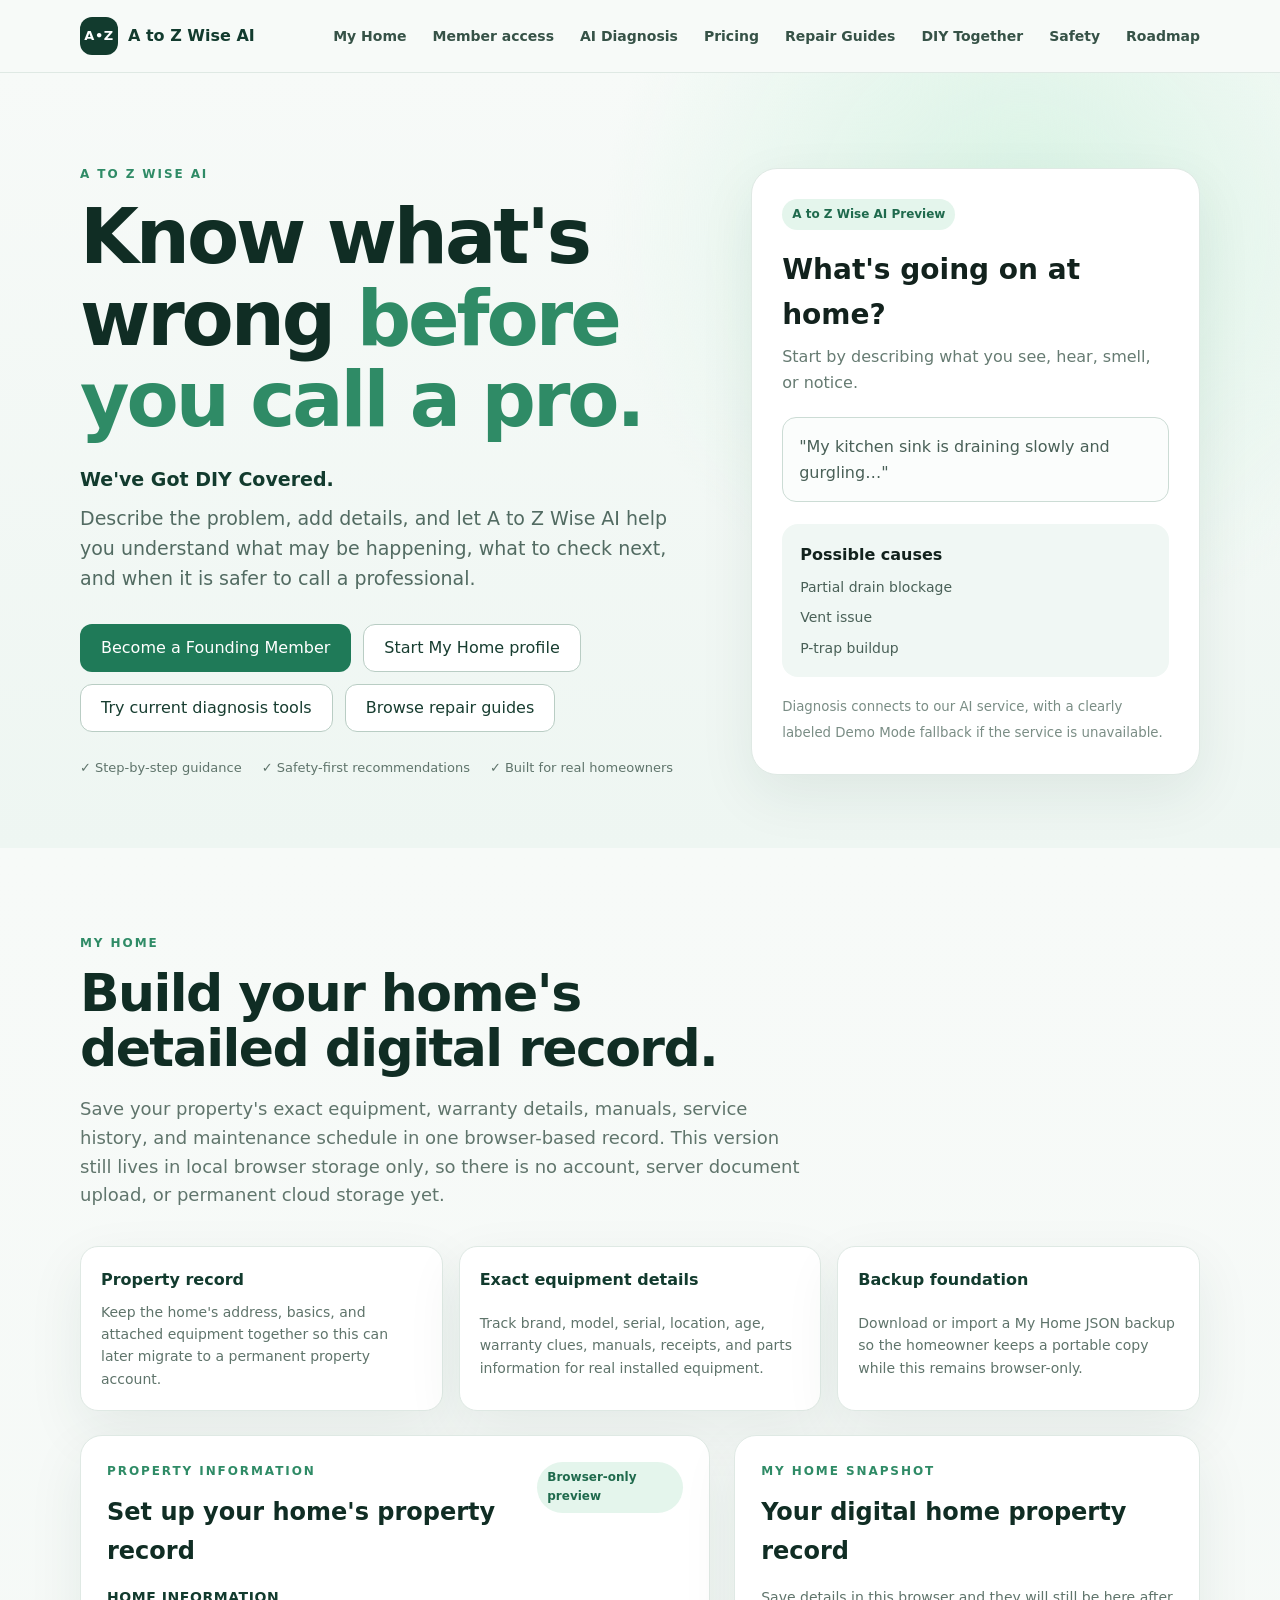
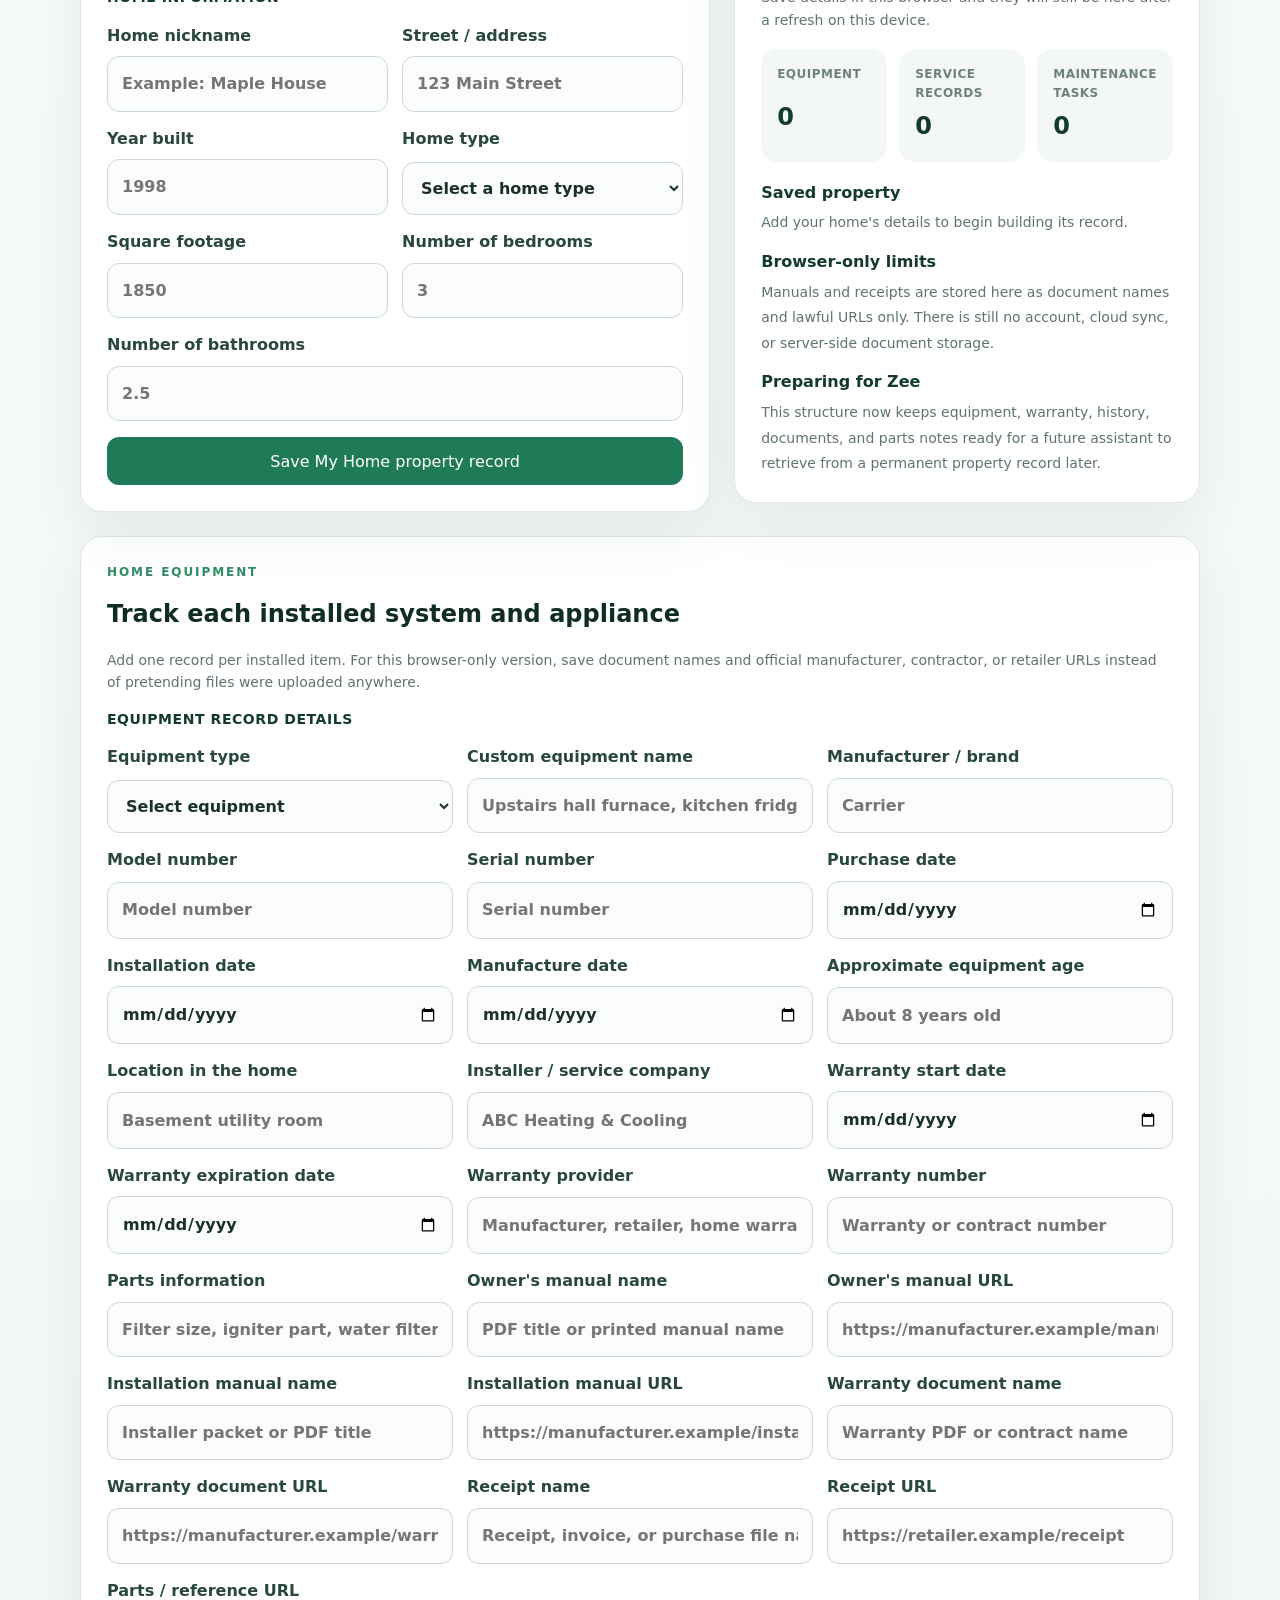
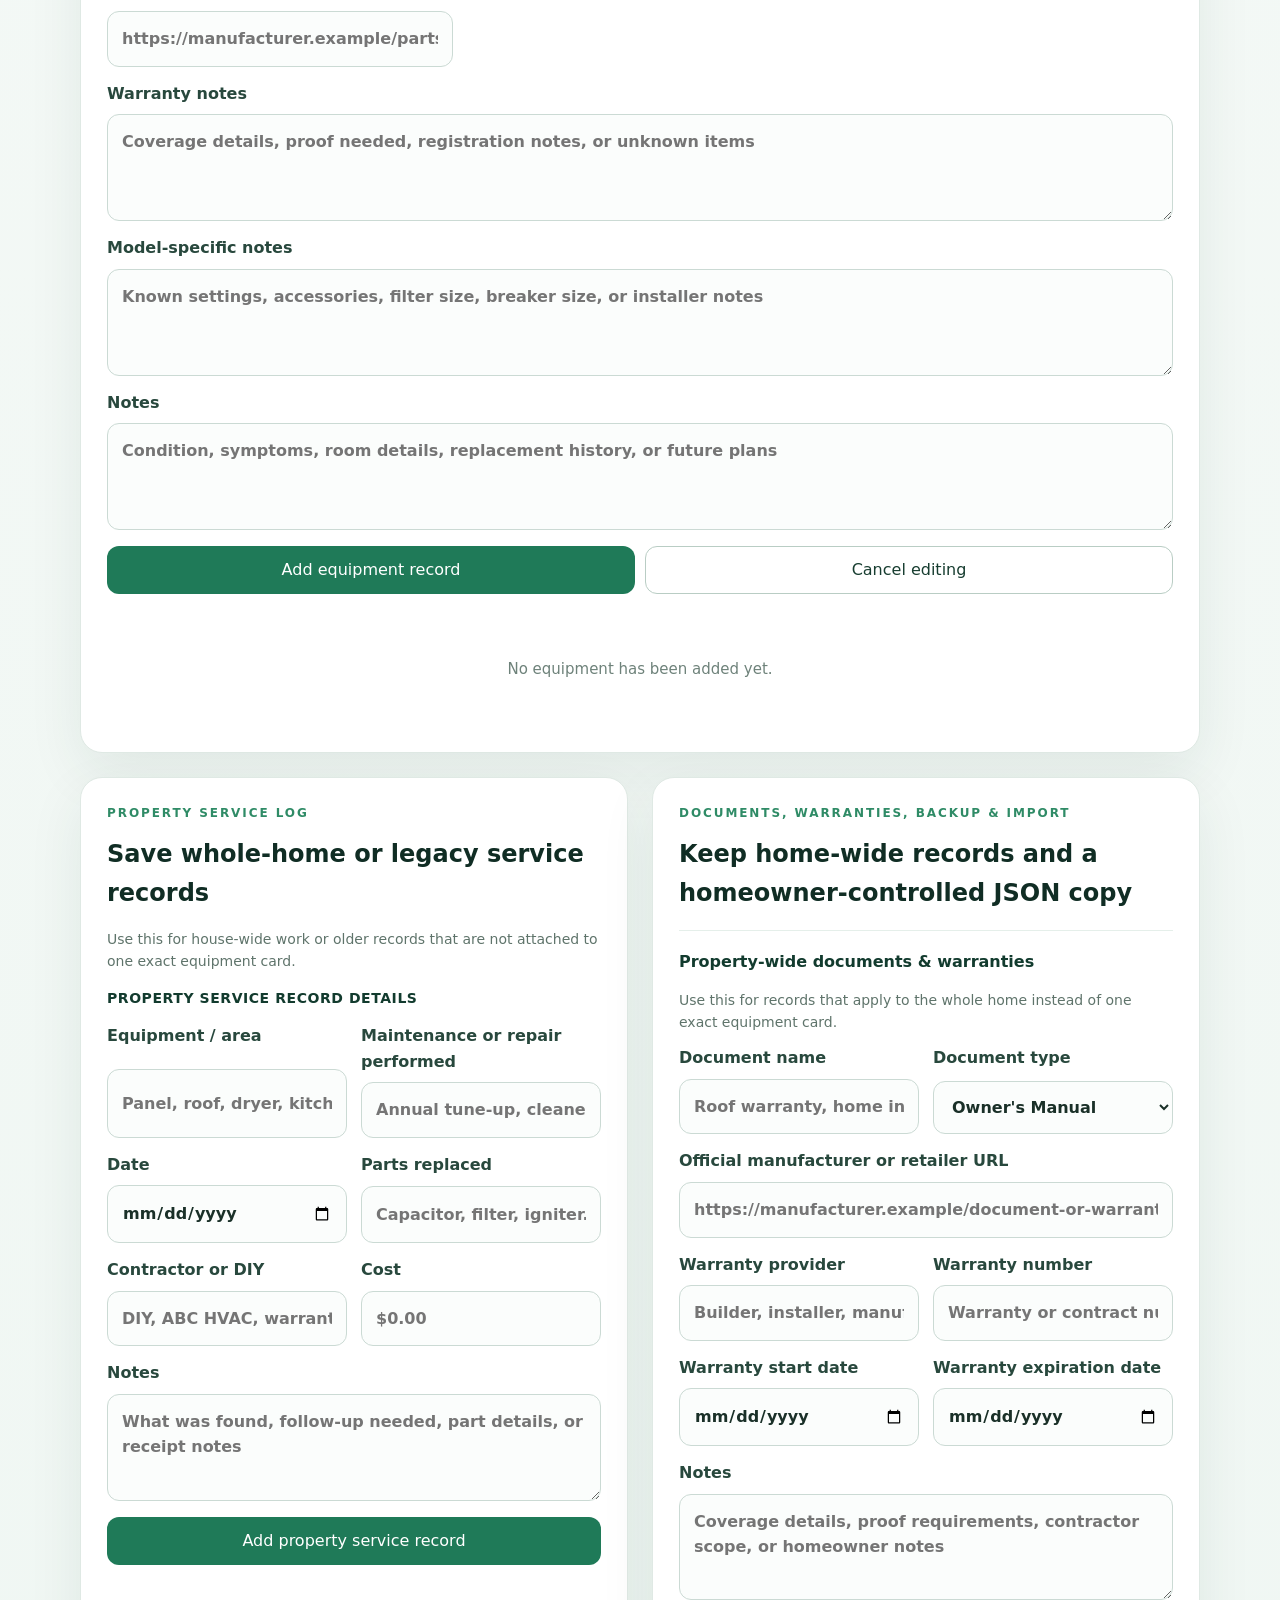
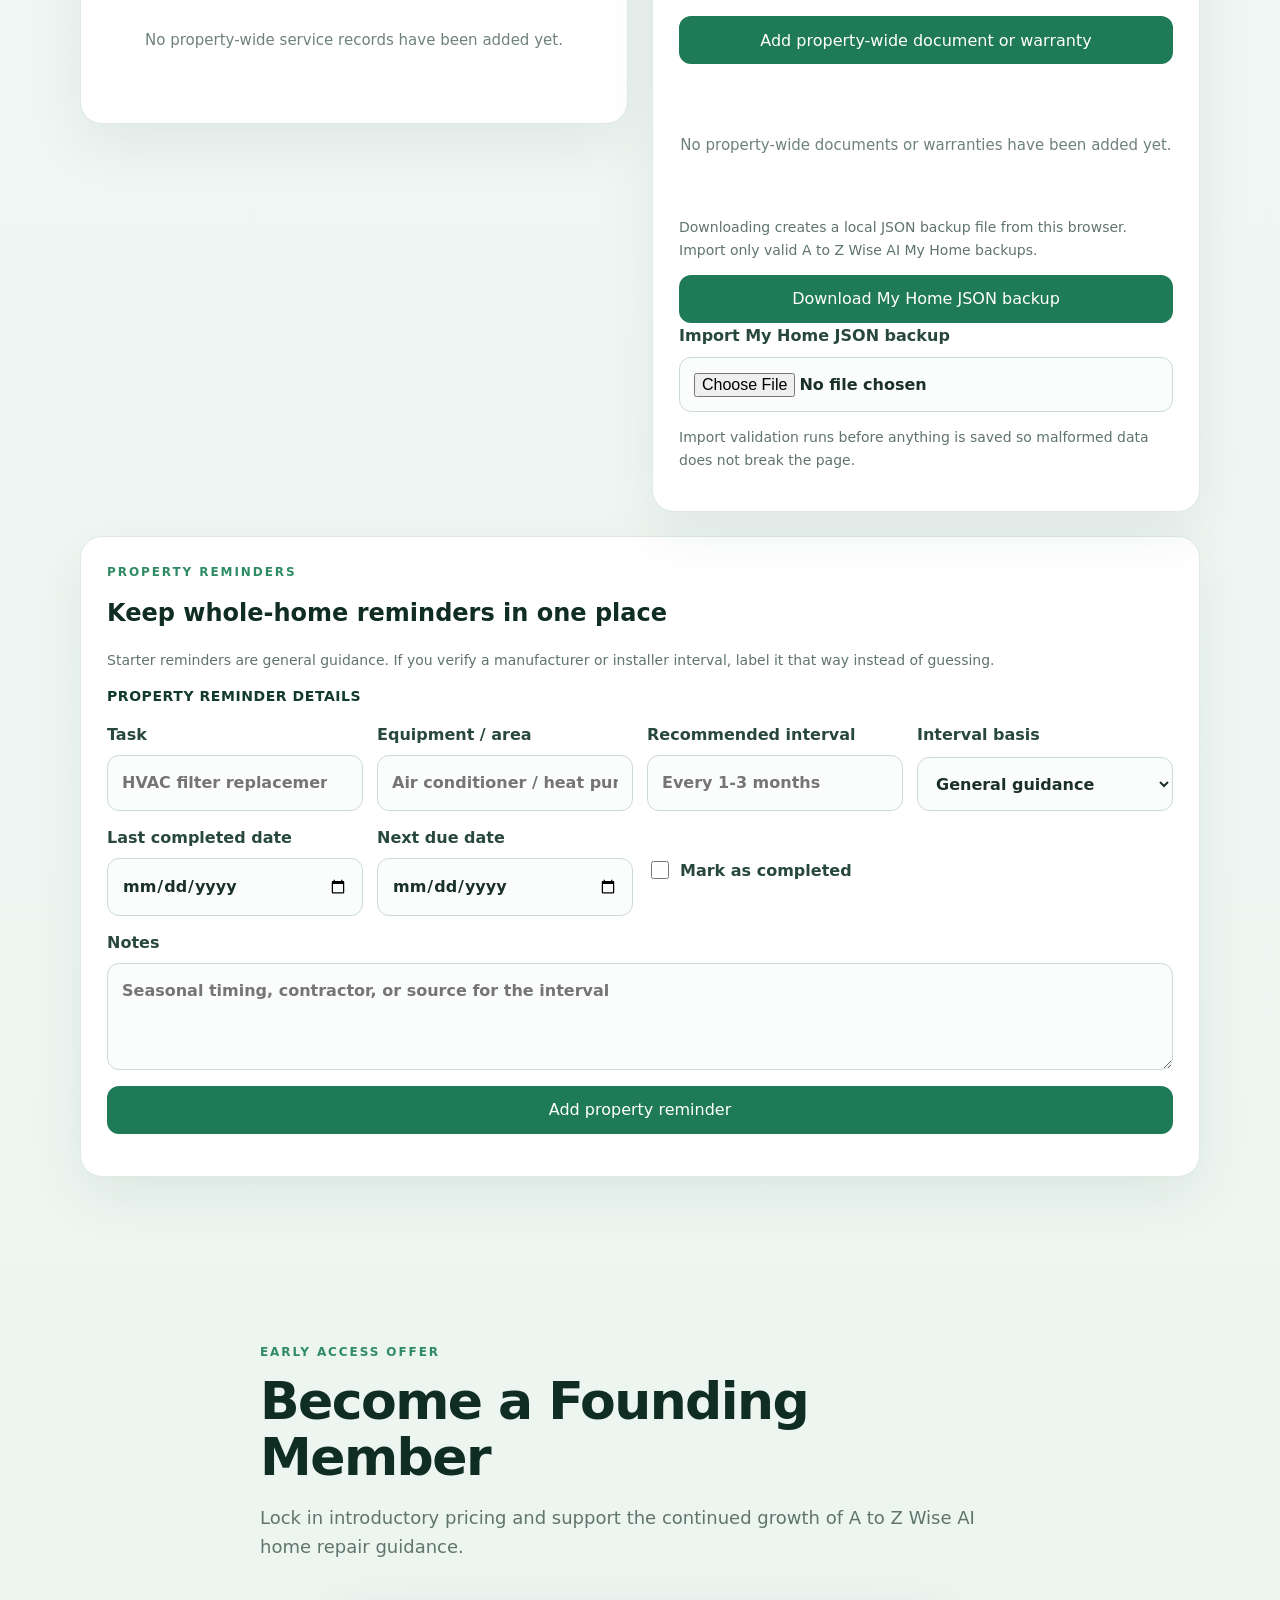
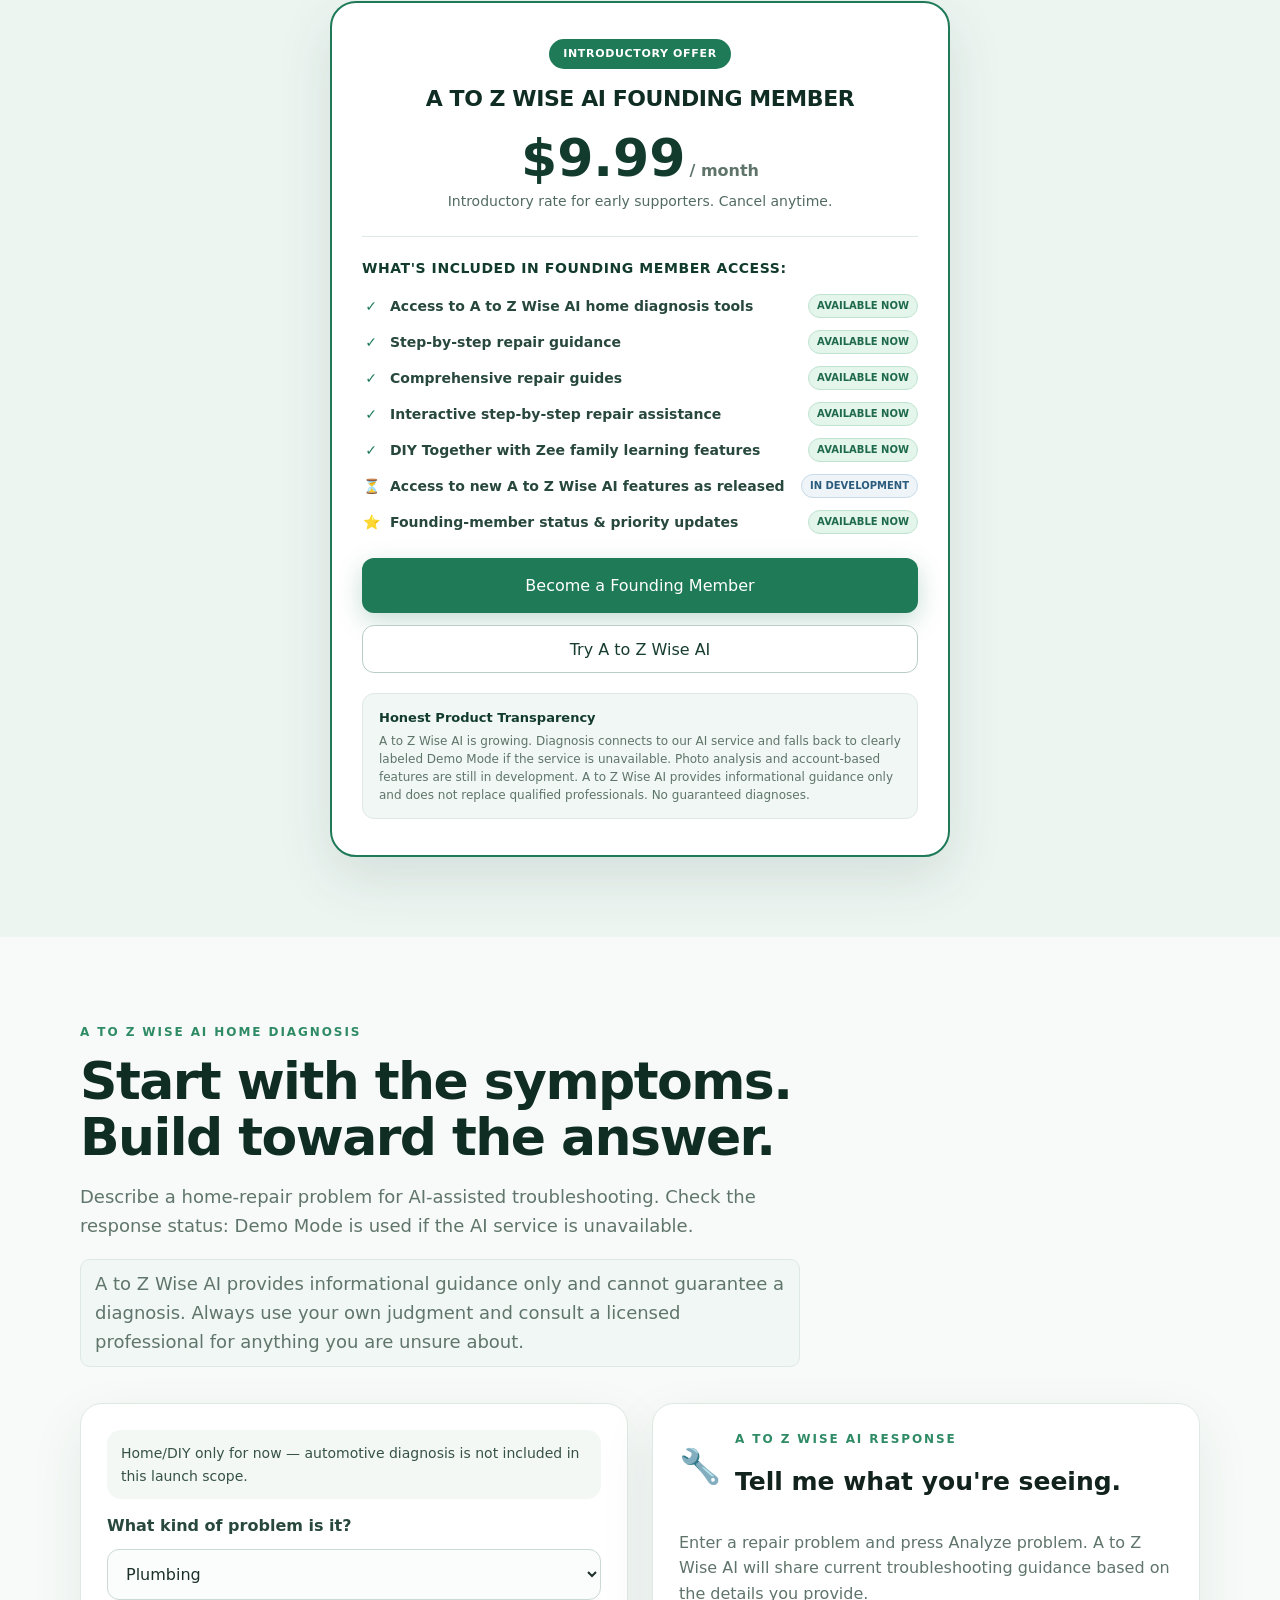
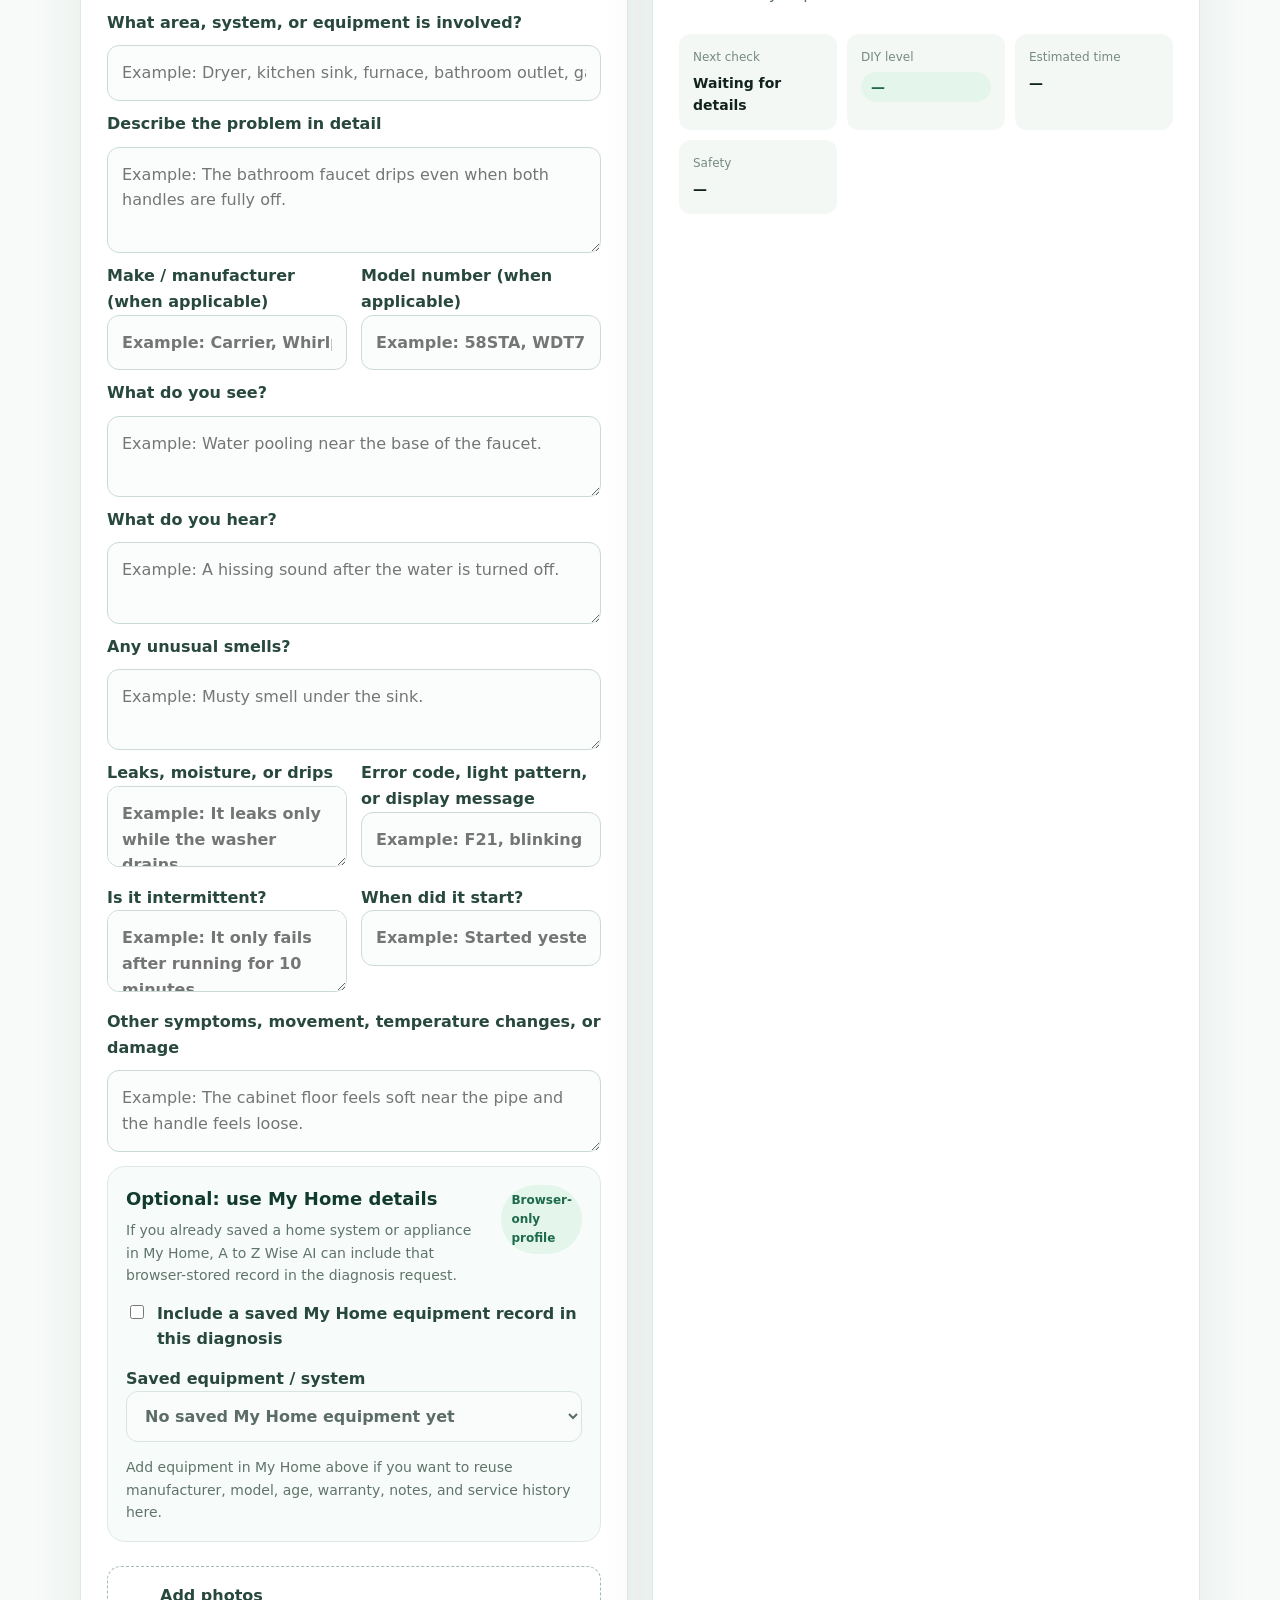
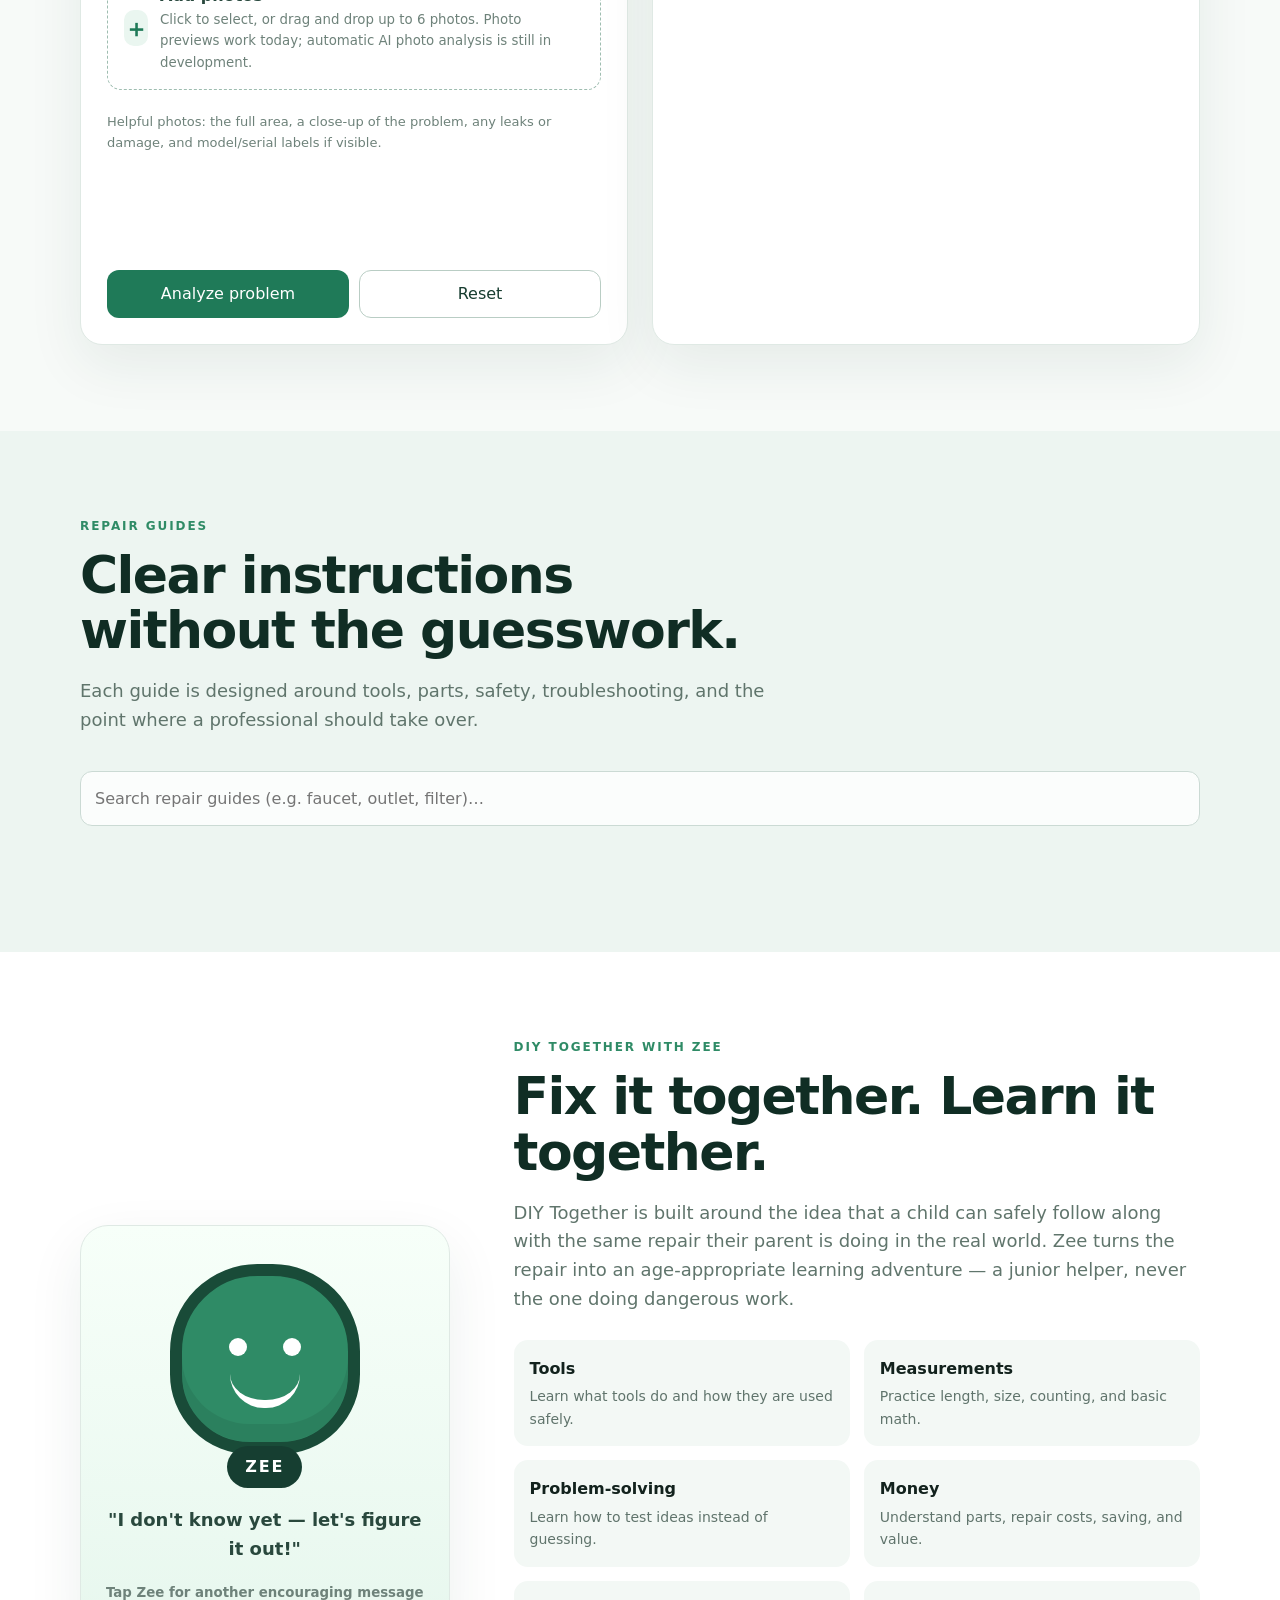
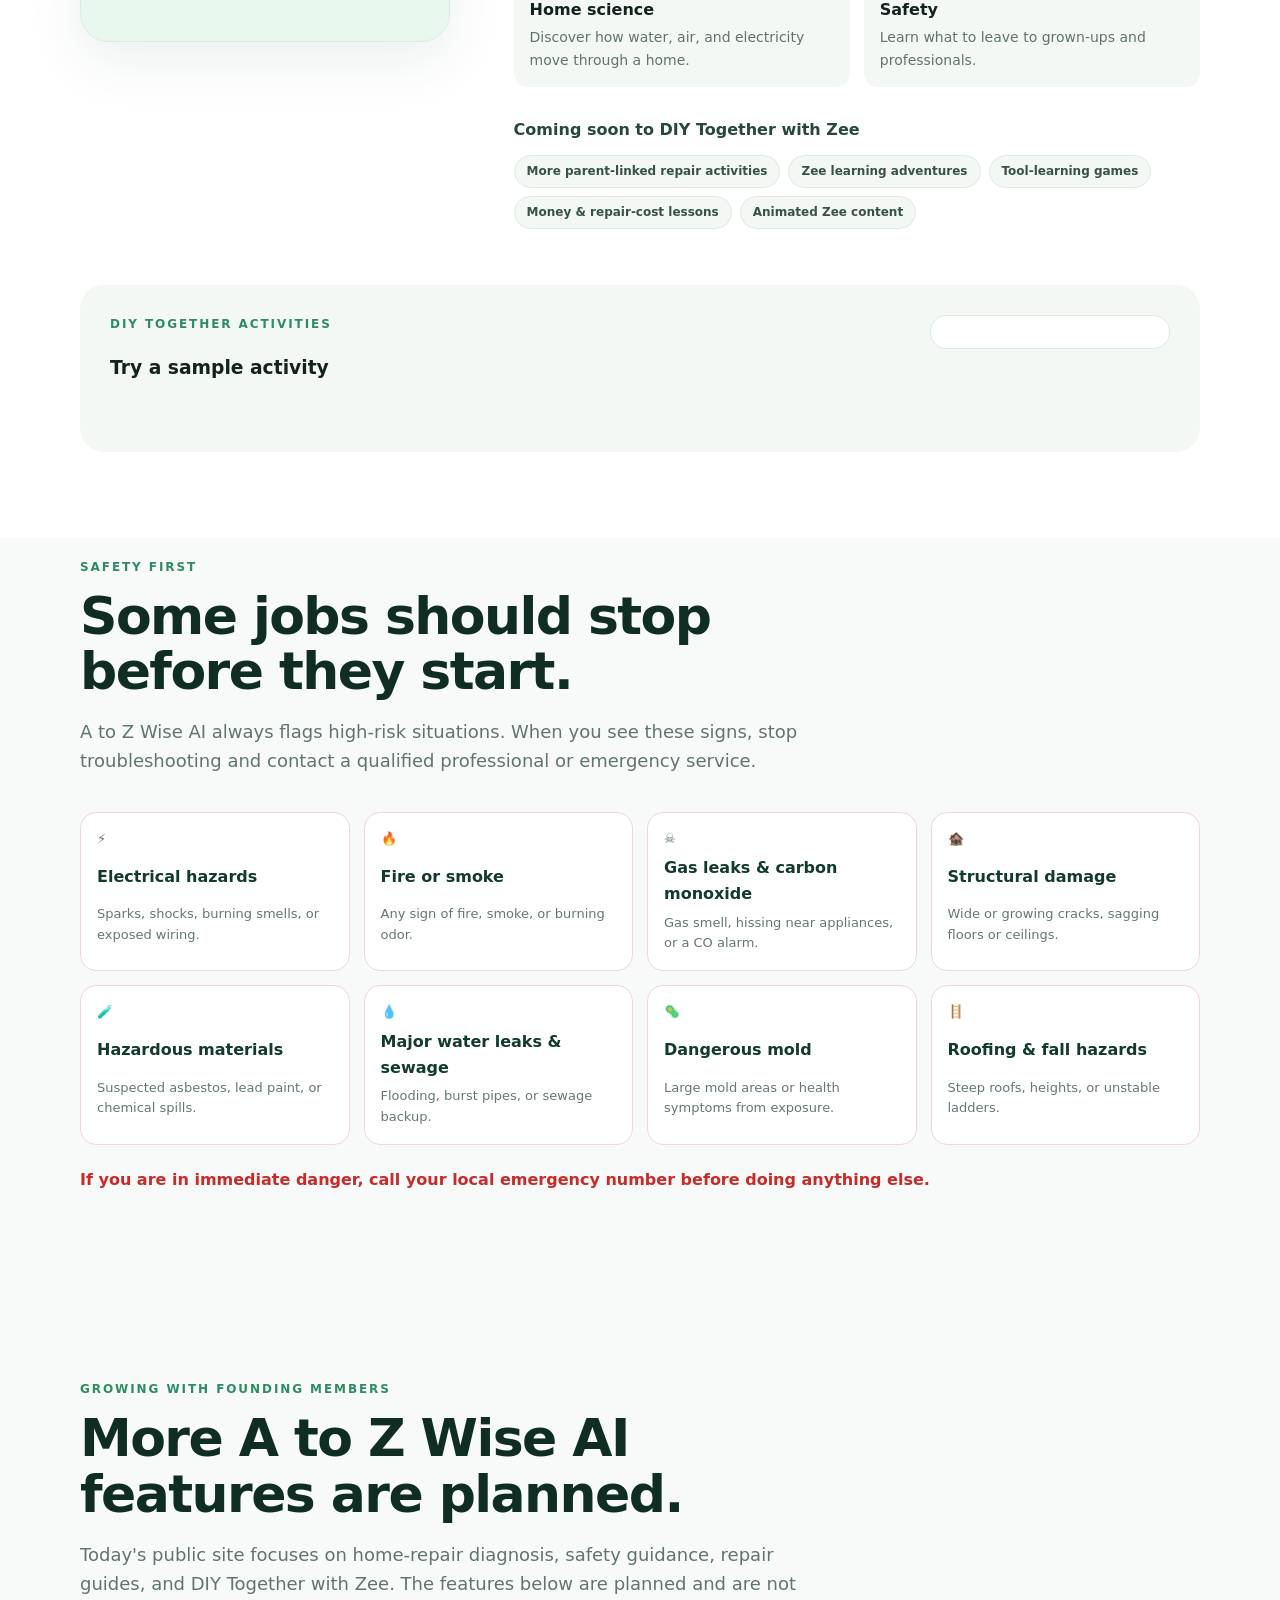
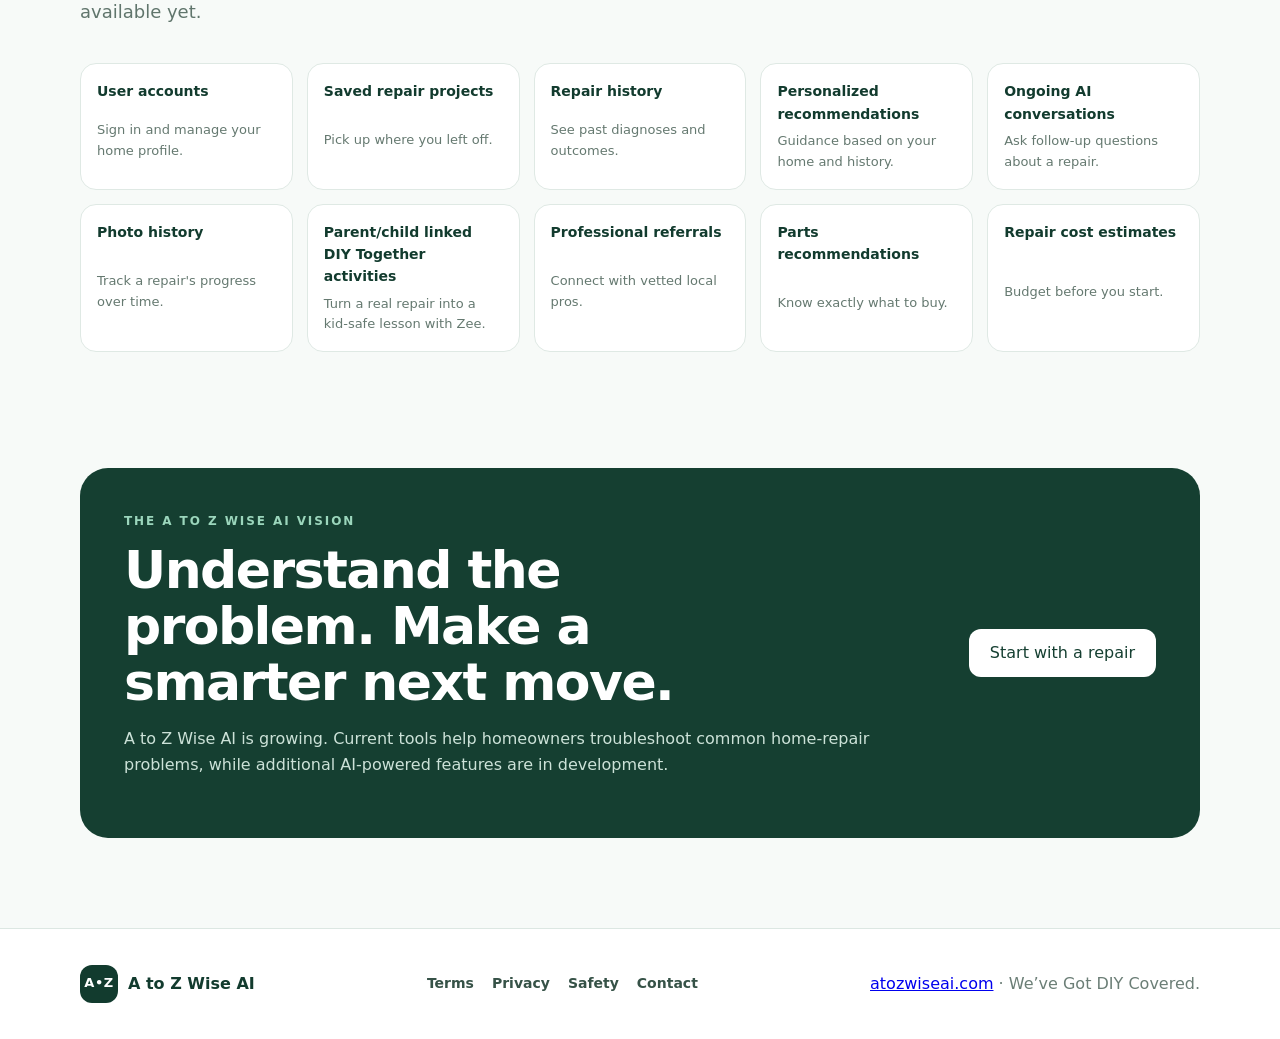
==== commit f037c282: "Prepare verified PayPal member access behind rollout controls" ====
--- a/index.html
+++ b/index.html
@@ -50,6 +50,7 @@
       <button class="menu-btn" id="menuBtn" aria-label="Open menu" aria-expanded="false">☰</button>
       <nav id="navLinks" class="nav-links">
         <a href="#my-home">My Home</a>
+        <a href="member.html">Member access</a>
         <a href="#diagnosis">AI Diagnosis</a>
         <a href="#pricing">Pricing</a>
         <a href="#guides">Repair Guides</a>
